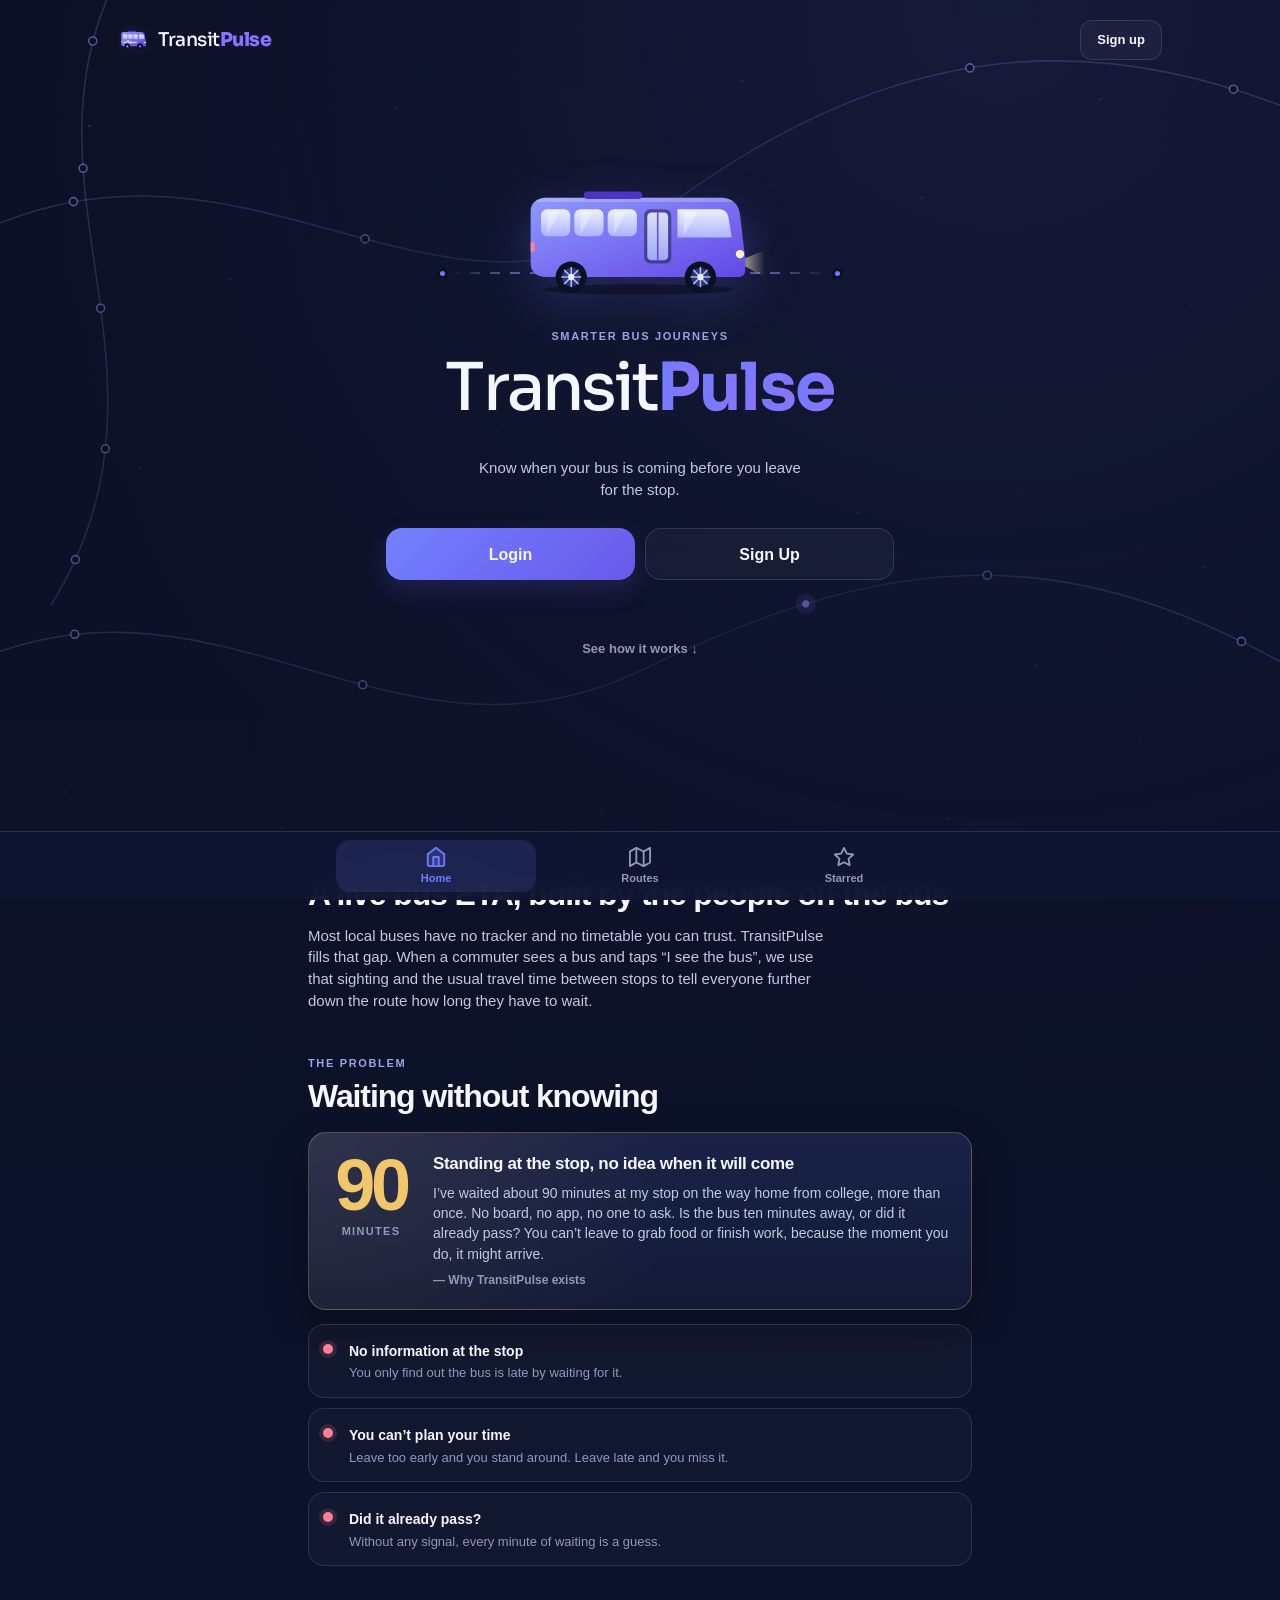
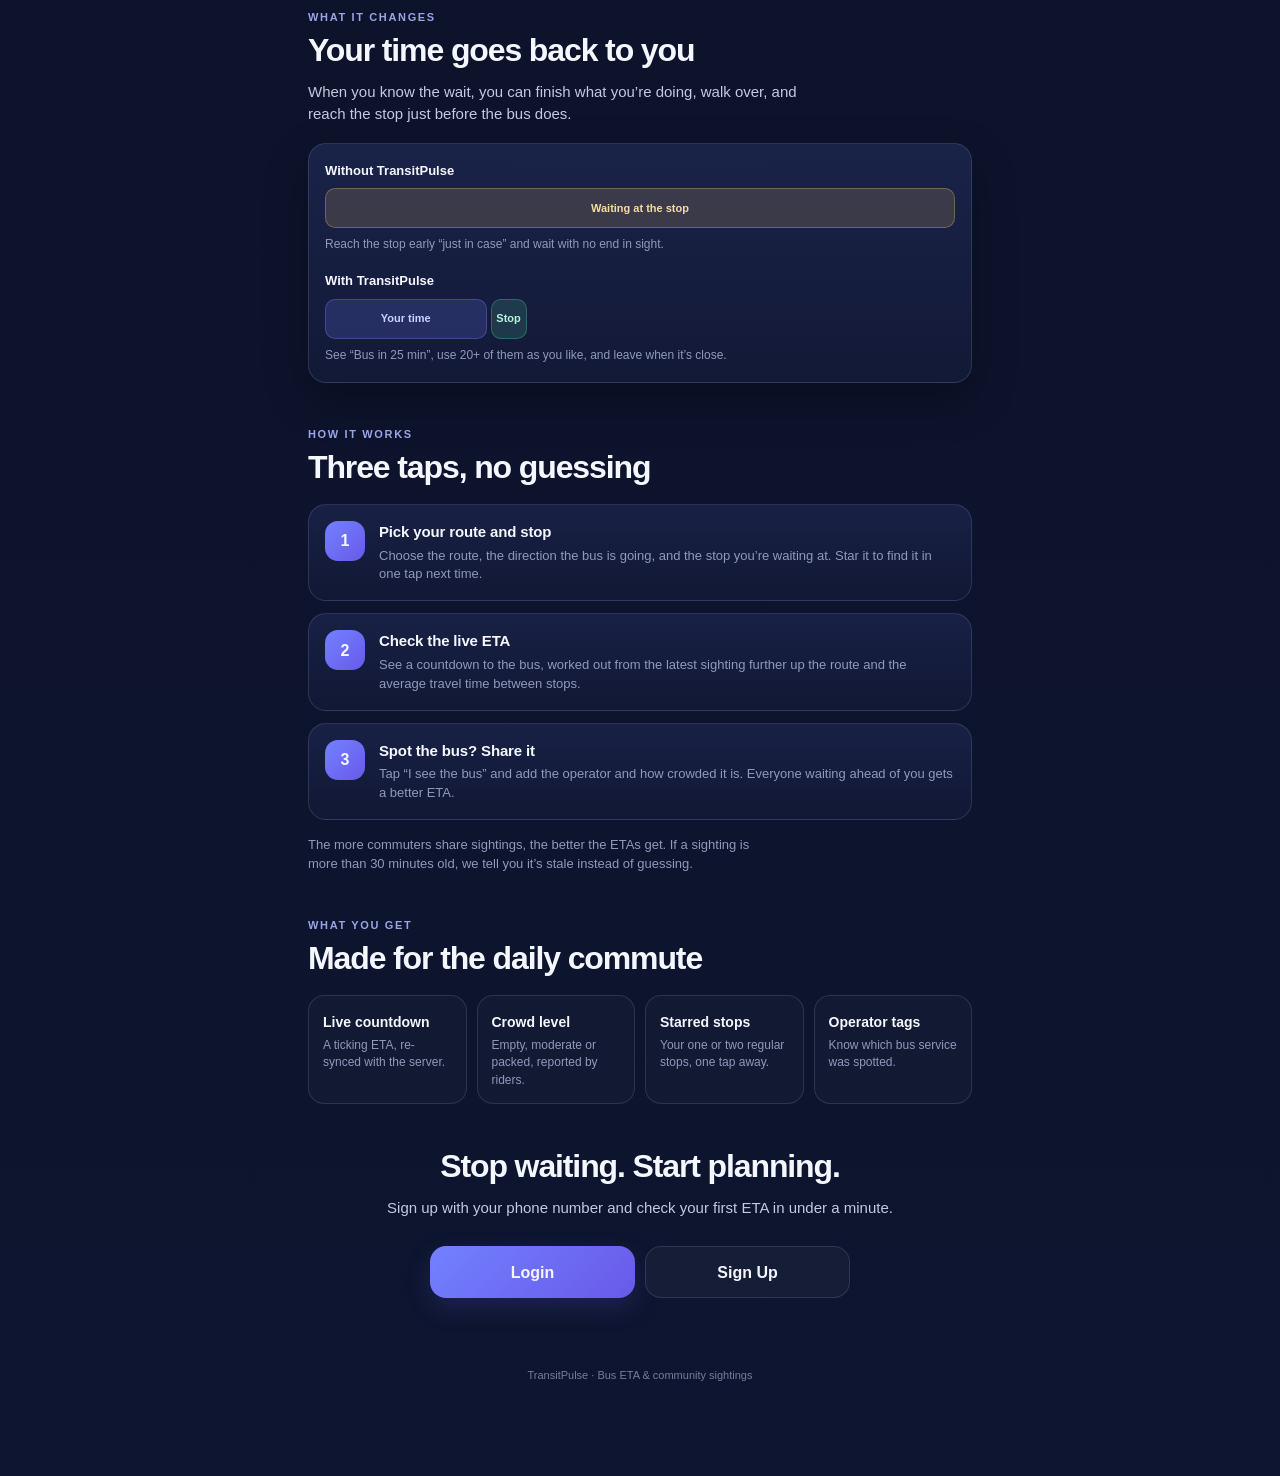
==== frontend/index.html @ 8e0e5b39 "Update full-stack application with SQLAlchemy 2.0, Neon PostgreSQL, and PWA frontend" ====
<!DOCTYPE html>
<html lang="en">
<head>
  <meta charset="UTF-8">
  <meta name="viewport" content="width=device-width, initial-scale=1.0, viewport-fit=cover">
  <meta name="theme-color" content="#10152f">
  <link rel="icon" type="image/svg+xml" href="favicon.svg">
  <title>TransitPulse — Your Bus, Your Time</title>
  <meta name="description" content="TransitPulse shows live bus ETAs powered by commuters sharing sightings, so you never wait at a stop in the dark again.">
  <link rel="preconnect" href="https://fonts.googleapis.com">
  <link rel="preconnect" href="https://fonts.gstatic.com" crossorigin>
  <link href="https://fonts.googleapis.com/css2?family=Sora:wght@300;400;700&display=swap" rel="stylesheet">
  <link rel="stylesheet" href="style.css">
  <link rel="stylesheet" href="hero-extras.css">
  <!-- PWA Manifest & Meta Tags -->
  <link rel="manifest" href="/manifest.webmanifest">
  <meta name="theme-color" content="#10152f">
  <meta name="apple-mobile-web-app-capable" content="yes">
  <meta name="apple-mobile-web-app-status-bar-style" content="black-translucent">

<!-- Register Service Worker -->
  <script>
  if ('serviceWorker' in navigator) {
    window.addEventListener('load', () => {
      navigator.serviceWorker.register('/sw.js')
        .then((reg) => console.log('Service Worker registered:', reg.scope))
        .catch((err) => console.log('Service Worker registration failed:', err));
    });
  }
  </script>
</head>
<body class="page page-landing page-home">
  <main class="mobile-shell home-shell">

    <!-- ============ Hero ============ -->
    <section class="landing-hero home-hero" aria-labelledby="brand-title">
      <div class="route-art" aria-hidden="true">
        <span class="route-node route-node-1"></span>
        <span class="route-node route-node-2"></span>
        <span class="route-node route-node-3"></span>
        <span class="route-line"></span>

        <svg class="bus-illustration" viewBox="0 0 240 120" role="img" aria-label="TransitPulse bus">
          <defs>
            <linearGradient id="busBody" x1="0" y1="0" x2="1" y2="1">
              <stop offset="0" stop-color="#8e9aff"/>
              <stop offset="1" stop-color="#6447e6"/>
            </linearGradient>
            <linearGradient id="busGlass" x1="0" y1="0" x2="0" y2="1">
              <stop offset="0" stop-color="#eef1ff"/>
              <stop offset="1" stop-color="#a9b4ff"/>
            </linearGradient>
            <linearGradient id="busBeam" x1="0" y1="0" x2="1" y2="0">
              <stop offset="0" stop-color="#fff2b8" stop-opacity="0.55"/>
              <stop offset="1" stop-color="#fff2b8" stop-opacity="0"/>
            </linearGradient>
          </defs>

          <ellipse class="bus-shadow" cx="118" cy="108" rx="92" ry="5" fill="#000" opacity="0.35"/>

          <g class="bus-bob">
            <!-- headlight beam -->
            <path class="bus-beam" d="M221 78 L240 70 V96 L221 86 Z" fill="url(#busBeam)"/>

            <!-- body: boxy city-bus profile -->
            <path d="M30 20 H198 C208 20 215 26 216 36 L220 70 C221 74 221 76 221 80 V90 C221 94 218 96 214 96 H30 C21 96 15 91 15 83 V33 C15 25 21 20 30 20 Z"
                  fill="url(#busBody)"/>
            <!-- roof highlight + roof unit -->
            <path d="M30 20 H198 C203 20 207 21 210 24 H20 C22 21 26 20 30 20 Z" fill="#fff" opacity="0.22"/>
            <rect x="66" y="14" width="56" height="7" rx="3.5" fill="#4a35c9"/>

            <!-- side windows -->
            <rect x="25"  y="31" width="28" height="26" rx="6" fill="url(#busGlass)"/>
            <rect x="57"  y="31" width="28" height="26" rx="6" fill="url(#busGlass)"/>
            <rect x="89"  y="31" width="28" height="26" rx="6" fill="url(#busGlass)"/>
            <!-- door -->
            <rect x="124" y="31" width="26" height="52" rx="6" fill="#1a2250" opacity="0.55"/>
            <rect x="127" y="34" width="20" height="46" rx="4" fill="url(#busGlass)" opacity="0.9"/>
            <line x1="137" y1="34" x2="137" y2="80" stroke="#6447e6" stroke-width="1.5"/>
            <!-- big windshield -->
            <path d="M156 31 H196 C201 31 204 34 205 39 L208 58 H156 Z" fill="url(#busGlass)"/>
            <!-- glass shine -->
            <path d="M31 33 L43 33 L31 55 Z M63 33 L75 33 L63 55 Z M95 33 L107 33 L95 55 Z M162 33 L176 33 L162 56 Z" fill="#fff" opacity="0.35"/>

            <!-- pulse line on the flank: the brand -->
            <path class="bus-pulse" pathLength="1"
                  d="M24 72 H50 L56 72 L61 62 L67 83 L73 67 L77 72 H120"
                  fill="none" stroke="#fff" stroke-width="2.6" stroke-linecap="round" stroke-linejoin="round"/>

            <!-- lights -->
            <rect x="15" y="62" width="4" height="10" rx="2" fill="#ff7f96"/>
            <circle class="bus-headlight" cx="216" cy="74" r="4" fill="#fff2b8"/>
          </g>

          <!-- wheels -->
          <g class="wheel" transform="translate(54 96)">
            <circle r="15" fill="#0b1024"/>
            <g class="wheel-spin">
              <circle r="9" fill="#2a3470"/>
              <path d="M0 -9 V9 M-9 0 H9 M-6.4 -6.4 L6.4 6.4 M6.4 -6.4 L-6.4 6.4" stroke="#aab3ff" stroke-width="1.6" stroke-linecap="round"/>
            </g>
            <circle r="3" fill="#eef1ff"/>
          </g>
          <g class="wheel" transform="translate(178 96)">
            <circle r="15" fill="#0b1024"/>
            <g class="wheel-spin">
              <circle r="9" fill="#2a3470"/>
              <path d="M0 -9 V9 M-9 0 H9 M-6.4 -6.4 L6.4 6.4 M6.4 -6.4 L-6.4 6.4" stroke="#aab3ff" stroke-width="1.6" stroke-linecap="round"/>
            </g>
            <circle r="3" fill="#eef1ff"/>
          </g>
        </svg>
      </div>

      <p class="eyebrow">SMARTER BUS JOURNEYS</p>
      <h1 id="brand-title" class="brand-title" aria-label="TransitPulse"><span class="ch ch-t" style="--i:0" aria-hidden="true">T</span><span class="ch ch-t" style="--i:1" aria-hidden="true">r</span><span class="ch ch-t" style="--i:2" aria-hidden="true">a</span><span class="ch ch-t" style="--i:3" aria-hidden="true">n</span><span class="ch ch-t" style="--i:4" aria-hidden="true">s</span><span class="ch ch-t" style="--i:5" aria-hidden="true">i</span><span class="ch ch-t" style="--i:6" aria-hidden="true">t</span><span class="ch ch-p" style="--i:7" aria-hidden="true">P</span><span class="ch ch-p" style="--i:8" aria-hidden="true">u</span><span class="ch ch-p" style="--i:9" aria-hidden="true">l</span><span class="ch ch-p" style="--i:10" aria-hidden="true">s</span><span class="ch ch-p" style="--i:11" aria-hidden="true">e</span></h1>
      <svg class="brand-pulse-line" viewBox="0 0 240 24" aria-hidden="true">
        <path pathLength="1" d="M0 12 H84 L94 12 L102 3 L112 21 L120 8 L126 12 H240"/>
      </svg>
      <p class="brand-copy">Know when your bus is coming before you leave for the stop.</p>

      <div class="landing-actions" aria-label="Account actions">
        <button class="action-button action-button-primary js-primary-cta" type="button">Login</button>
        <a class="action-button action-button-secondary js-secondary-cta" href="register.html">Sign Up</a>
      </div>
      <div class="landing-message" role="status" aria-live="polite"></div>

      <a class="scroll-hint" href="#what-is">See how it works ↓</a>
    </section>

    <!-- ============ What is TransitPulse ============ -->
    <section class="home-section" id="what-is">
      <p class="eyebrow">WHAT IS TRANSITPULSE?</p>
      <h2>A live bus ETA, built by the people on the bus</h2>
      <p class="home-lead">
        Most local buses have no tracker and no timetable you can trust. TransitPulse fills that gap.
        When a commuter sees a bus and taps “I see the bus”, we use that sighting and the usual travel
        time between stops to tell everyone further down the route how long they have to wait.
      </p>
    </section>

    <!-- ============ The problem (story card) ============ -->
    <section class="home-section" aria-labelledby="problem-title">
      <p class="eyebrow">THE PROBLEM</p>
      <h2 id="problem-title">Waiting without knowing</h2>

      <article class="story-card">
        <div class="story-stat">
          <span class="story-number">90</span>
          <span class="story-unit">minutes</span>
        </div>
        <div class="story-body">
          <h3>Standing at the stop, no idea when it will come</h3>
          <p>
            I’ve waited about 90 minutes at my stop on the way home from college, more than once.
            No board, no app, no one to ask. Is the bus ten minutes away, or did it already pass?
            You can’t leave to grab food or finish work, because the moment you do, it might arrive.
          </p>
          <p class="story-tag">— Why TransitPulse exists</p>
        </div>
      </article>

      <ul class="pain-list">
        <li>
          <span class="pain-dot" aria-hidden="true"></span>
          <div><strong>No information at the stop</strong><p>You only find out the bus is late by waiting for it.</p></div>
        </li>
        <li>
          <span class="pain-dot" aria-hidden="true"></span>
          <div><strong>You can’t plan your time</strong><p>Leave too early and you stand around. Leave late and you miss it.</p></div>
        </li>
        <li>
          <span class="pain-dot" aria-hidden="true"></span>
          <div><strong>Did it already pass?</strong><p>Without any signal, every minute of waiting is a guess.</p></div>
        </li>
      </ul>
    </section>

    <!-- ============ What it changes (before / after) ============ -->
    <section class="home-section" aria-labelledby="solve-title">
      <p class="eyebrow">WHAT IT CHANGES</p>
      <h2 id="solve-title">Your time goes back to you</h2>
      <p class="home-lead">
        When you know the wait, you can finish what you’re doing, walk over, and reach the stop just
        before the bus does.
      </p>

      <div class="compare-card" role="group" aria-label="Example comparison of waiting with and without TransitPulse">
        <div class="compare-row">
          <p class="compare-label">Without TransitPulse</p>
          <div class="compare-bar">
            <span class="seg seg-wait" style="flex: 1">Waiting at the stop</span>
          </div>
          <p class="compare-note">Reach the stop early “just in case” and wait with no end in sight.</p>
        </div>

        <div class="compare-row">
          <p class="compare-label">With TransitPulse</p>
          <div class="compare-bar compare-bar-short">
            <span class="seg seg-free" style="flex: 22">Your time</span>
            <span class="seg seg-stop" style="flex: 4">Stop</span>
          </div>
          <p class="compare-note">See “Bus in 25 min”, use 20+ of them as you like, and leave when it’s close.</p>
        <!-- </div>
        <p class="compare-foot">Illustrative example, not real data.</p>
      </div> -->
    </section>

    <!-- ============ How it works ============ -->
    <section class="home-section" aria-labelledby="how-title">
      <p class="eyebrow">HOW IT WORKS</p>
      <h2 id="how-title">Three taps, no guessing</h2>

      <ol class="steps">
        <li class="step">
          <span class="step-num">1</span>
          <div>
            <h3>Pick your route and stop</h3>
            <p>Choose the route, the direction the bus is going, and the stop you’re waiting at. Star it to find it in one tap next time.</p>
          </div>
        </li>
        <li class="step">
          <span class="step-num">2</span>
          <div>
            <h3>Check the live ETA</h3>
            <p>See a countdown to the bus, worked out from the latest sighting further up the route and the average travel time between stops.</p>
          </div>
        </li>
        <li class="step">
          <span class="step-num">3</span>
          <div>
            <h3>Spot the bus? Share it</h3>
            <p>Tap “I see the bus” and add the operator and how crowded it is. Everyone waiting ahead of you gets a better ETA.</p>
          </div>
        </li>
      </ol>

      <p class="home-note">
        The more commuters share sightings, the better the ETAs get. If a sighting is more than 30 minutes old, we tell you it’s stale instead of guessing.
      </p>
    </section>

    <!-- ============ Features ============ -->
    <section class="home-section" aria-labelledby="feat-title">
      <p class="eyebrow">WHAT YOU GET</p>
      <h2 id="feat-title">Made for the daily commute</h2>
      <div class="feature-grid">
        <div class="feature"><strong>Live countdown</strong><p>A ticking ETA, re-synced with the server.</p></div>
        <div class="feature"><strong>Crowd level</strong><p>Empty, moderate or packed, reported by riders.</p></div>
        <div class="feature"><strong>Starred stops</strong><p>Your one or two regular stops, one tap away.</p></div>
        <div class="feature"><strong>Operator tags</strong><p>Know which bus service was spotted.</p></div>
      </div>
    </section>

    <!-- ============ Final CTA ============ -->
    <section class="home-section home-cta" aria-labelledby="cta-title">
      <h2 id="cta-title">Stop waiting. Start planning.</h2>
      <p class="home-lead">Sign up with your phone number and check your first ETA in under a minute.</p>
      <div class="landing-actions" aria-label="Get started">
        <button class="action-button action-button-primary js-primary-cta" type="button">Login</button>
        <a class="action-button action-button-secondary js-secondary-cta" href="register.html">Sign Up</a>
      </div>
      <div class="landing-message" role="status" aria-live="polite"></div>
    </section>

    <footer class="landing-footer">
      TransitPulse &middot; Bus ETA &amp; community sightings
    </footer>
  </main>

  <script src="storage.js"></script>
  <script src="index.js"></script>
  <script src="nav.js"></script>
  <script src="hero-extras.js"></script>
</body>
</html>
---- frontend/style.css ----
:root {
  --bg: #0b1024;
  --bg-soft: #101733;
  --surface: #151d3e;
  --surface-2: #1b254c;
  --surface-3: #111831;
  --border: rgba(198, 208, 255, 0.14);
  --border-strong: rgba(130, 153, 255, 0.4);
  --text: #f5f7ff;
  --text-soft: #c3c9e1;
  --text-muted: #9099bb;
  --primary: #6e7dff;
  --primary-strong: #7d63ff;
  --primary-soft: rgba(110, 125, 255, 0.15);
  --success: #51d6a1;
  --warning: #f2c66b;
  --danger: #ff7f96;
  --shadow: 0 18px 44px rgba(0, 0, 0, 0.28);
  --radius-lg: 24px;
  --radius-md: 18px;
  --radius-sm: 14px;
}

* {
  box-sizing: border-box;
  margin: 0;
  padding: 0;
}

html {
  color-scheme: dark;
  background: var(--bg);
}

body {
  min-height: 100vh;
  font-family: Inter, ui-sans-serif, -apple-system, BlinkMacSystemFont, "Segoe UI", Arial, sans-serif;
  color: var(--text);
  background:
    radial-gradient(circle at 78% 0%, rgba(88, 82, 180, 0.14), transparent 32%),
    linear-gradient(180deg, #0b1024 0%, #0e1530 100%);
  line-height: 1.45;
}

/* Subtle decorative grain/particles for the dark transit-night background. */
.page::before {
  content: "";
  position: fixed;
  inset: 0;
  z-index: 0;
  pointer-events: none;
  opacity: 0.36;
  background-image:
    radial-gradient(circle at 7% 14%, rgba(207, 214, 255, 0.42) 0 1px, transparent 1.6px),
    radial-gradient(circle at 18% 31%, rgba(150, 160, 255, 0.28) 0 1px, transparent 1.7px),
    radial-gradient(circle at 31% 12%, rgba(218, 220, 255, 0.24) 0 1px, transparent 1.6px),
    radial-gradient(circle at 44% 27%, rgba(130, 144, 236, 0.28) 0 1px, transparent 1.7px),
    radial-gradient(circle at 58% 9%, rgba(214, 220, 255, 0.24) 0 1px, transparent 1.6px),
    radial-gradient(circle at 72% 22%, rgba(151, 161, 255, 0.30) 0 1px, transparent 1.7px),
    radial-gradient(circle at 86% 11%, rgba(219, 224, 255, 0.26) 0 1px, transparent 1.6px),
    radial-gradient(circle at 93% 34%, rgba(139, 151, 242, 0.26) 0 1px, transparent 1.7px),
    radial-gradient(circle at 11% 52%, rgba(198, 205, 255, 0.24) 0 1px, transparent 1.6px),
    radial-gradient(circle at 25% 67%, rgba(137, 150, 240, 0.23) 0 1px, transparent 1.7px),
    radial-gradient(circle at 39% 48%, rgba(209, 214, 255, 0.22) 0 1px, transparent 1.6px),
    radial-gradient(circle at 52% 72%, rgba(149, 159, 250, 0.24) 0 1px, transparent 1.7px),
    radial-gradient(circle at 67% 57%, rgba(212, 218, 255, 0.20) 0 1px, transparent 1.6px),
    radial-gradient(circle at 81% 74%, rgba(142, 153, 239, 0.25) 0 1px, transparent 1.7px),
    radial-gradient(circle at 94% 63%, rgba(211, 217, 255, 0.22) 0 1px, transparent 1.6px),
    radial-gradient(circle at 5% 88%, rgba(139, 150, 242, 0.22) 0 1px, transparent 1.7px),
    radial-gradient(circle at 22% 92%, rgba(218, 221, 255, 0.20) 0 1px, transparent 1.6px),
    radial-gradient(circle at 47% 90%, rgba(145, 157, 245, 0.22) 0 1px, transparent 1.7px),
    radial-gradient(circle at 74% 91%, rgba(210, 216, 255, 0.20) 0 1px, transparent 1.6px),
    radial-gradient(circle at 89% 82%, rgba(151, 162, 251, 0.24) 0 1px, transparent 1.7px);
}

.page > * {
  position: relative;
  z-index: 1;
}

button,
a,
input {
  font: inherit;
}

button,
a {
  -webkit-tap-highlight-color: transparent;
}

button {
  color: inherit;
}

a {
  color: inherit;
}

:focus-visible {
  outline: 3px solid rgba(126, 147, 255, 0.65);
  outline-offset: 3px;
}

.is-hidden {
  display: none !important;
}

.page {
  min-height: 100vh;
}

.mobile-shell,
.landing-shell {
  width: min(100%, 760px);
  margin: 0 auto;
  padding: 18px 16px 36px;
}

.mobile-shell {
  max-width: 720px;
}

/* ---------------- Landing ---------------- */

.landing-shell {
  min-height: 100vh;
  display: flex;
  flex-direction: column;
  justify-content: center;
  padding-top: 24px;
  padding-bottom: 24px;
}

.landing-hero {
  width: 100%;
  max-width: 520px;
  margin: 0 auto;
  padding: 18px 6px;
  text-align: center;
}

.route-art {
  position: relative;
  height: 124px;
  margin-bottom: 18px;
  display: flex;
  align-items: center;
  justify-content: center;
}

.route-line {
  position: absolute;
  width: min(82%, 380px);
  height: 2px;
  border-top: 2px dashed rgba(152, 162, 255, 0.33);
  top: 58%;
  left: 50%;
  transform: translate(-50%, -50%);
}

.route-node {
  position: absolute;
  width: 11px;
  height: 11px;
  border: 3px solid var(--bg);
  border-radius: 50%;
  background: var(--primary);
  top: calc(58% - 5px);
  z-index: 1;
}

.route-node-1 { left: 10%; }
.route-node-2 { left: 50%; transform: translateX(-50%); background: var(--primary-strong); }
.route-node-3 { right: 10%; }

.bus-illustration {
  position: relative;
  z-index: 2;
  width: 150px;
  fill: var(--primary);
  stroke: var(--text);
  stroke-width: 2;
  filter: drop-shadow(0 10px 20px rgba(65, 71, 166, 0.3));
}

.bus-illustration .bus-line,
.bus-illustration .bus-front {
  fill: none;
  stroke: currentColor;
}

.eyebrow {
  color: #9aa5e8;
  font-size: 11px;
  letter-spacing: 0.15em;
  font-weight: 800;
}

.brand-title {
  margin-top: 7px;
  font-size: clamp(42px, 12vw, 68px);
  line-height: 0.98;
  letter-spacing: -0.055em;
  font-weight: 850;
}

.brand-title span,
.brand-mini span {
  color: #8473ff;
}

.brand-copy {
  max-width: 340px;
  margin: 14px auto 0;
  color: var(--text-soft);
  font-size: 15px;
}

.landing-actions {
  display: grid;
  grid-template-columns: 1fr 1fr;
  gap: 10px;
  margin-top: 28px;
}

.action-button,
.wide-button,
.ghost-button,
.direction-button,
.text-button {
  border: 0;
  text-decoration: none;
  cursor: pointer;
  transition: transform 160ms ease, background-color 160ms ease, border-color 160ms ease, opacity 160ms ease;
}

.action-button {
  min-height: 52px;
  display: grid;
  place-items: center;
  padding: 0 18px;
  border-radius: 16px;
  font-weight: 800;
}

.action-button:active,
.wide-button:active,
.direction-button:active,
.route-card:active,
.stop-select-button:active {
  transform: translateY(1px);
}

.action-button-primary,
.wide-button-primary {
  background: linear-gradient(135deg, #7281ff 0%, #6959e9 100%);
  box-shadow: 0 10px 24px rgba(90, 81, 201, 0.22);
}

.action-button-secondary,
.wide-button-secondary {
  background: rgba(255, 255, 255, 0.035);
  border: 1px solid var(--border);
  color: var(--text);
}

.landing-message {
  min-height: 22px;
  margin-top: 12px;
  color: var(--warning);
  font-size: 13px;
  opacity: 0;
}

.landing-message.is-visible {
  opacity: 1;
}

.landing-quote {
  margin-top: 24px;
  color: var(--text-muted);
  font-size: 13px;
}

.landing-footer {
  margin-top: 28px;
  text-align: center;
  color: #747d9f;
  font-size: 11px;
}

/* ---------------- Shared ---------------- */

.back-link {
  display: inline-flex;
  align-items: center;
  min-height: 40px;
  color: #a8b0d6;
  text-decoration: none;
  font-size: 13px;
  font-weight: 700;
}

.back-link:hover {
  color: var(--text);
}

.top-bar {
  display: flex;
  align-items: center;
  justify-content: space-between;
  gap: 12px;
  margin-bottom: 28px;
}

.brand-mini {
  font-size: 18px;
  font-weight: 850;
  letter-spacing: -0.03em;
}

.ghost-button {
  min-height: 40px;
  padding: 0 12px;
  border-radius: 12px;
  background: transparent;
  border: 1px solid var(--border);
  color: var(--text-soft);
  font-size: 12px;
  font-weight: 700;
}

.welcome-block {
  margin-bottom: 26px;
}

.welcome-block h1,
.route-header h1,
.form-hero h1 {
  margin-top: 5px;
  font-size: clamp(28px, 7vw, 40px);
  line-height: 1.08;
  letter-spacing: -0.04em;
}

.welcome-block p:last-child,
.route-header p:last-child,
.form-hero p:last-child {
  margin-top: 9px;
  color: var(--text-muted);
  font-size: 14px;
}

.surface-card,
.state-card,
.returning-card {
  background: linear-gradient(180deg, rgba(26, 35, 73, 0.98), rgba(19, 26, 55, 0.98));
  border: 1px solid var(--border);
  border-radius: var(--radius-md);
  box-shadow: var(--shadow);
}

.surface-card {
  padding: 16px;
}

.section-label {
  color: var(--text-soft);
  font-size: 13px;
  font-weight: 800;
}

.section-subtitle {
  margin-top: 3px;
  color: var(--text-muted);
  font-size: 12px;
}

.route-heading-row,
.route-section-head {
  margin-bottom: 12px;
}

.route-heading-row h2,
.route-section-head h2 {
  font-size: 18px;
  letter-spacing: -0.02em;
}

.message-box {
  margin-top: 12px;
  padding: 12px 14px;
  border-radius: 14px;
  font-size: 13px;
  border: 1px solid var(--border);
}

.message-error {
  background: rgba(255, 98, 129, 0.09);
  color: #ffc0cb;
  border-color: rgba(255, 127, 150, 0.23);
}

.message-success {
  background: rgba(81, 214, 161, 0.09);
  color: #b8f4dd;
  border-color: rgba(81, 214, 161, 0.23);
}

.message-warning {
  background: rgba(242, 198, 107, 0.09);
  color: #f7dfaa;
  border-color: rgba(242, 198, 107, 0.23);
}

.message-info {
  background: rgba(110, 125, 255, 0.09);
  color: #cbd1ff;
  border-color: rgba(110, 125, 255, 0.23);
}

.wide-button {
  width: 100%;
  min-height: 48px;
  padding: 0 15px;
  border-radius: 14px;
  font-size: 13px;
  font-weight: 800;
}

.wide-button:disabled {
  opacity: 0.62;
  cursor: not-allowed;
}

.wide-button-secondary:hover,
.ghost-button:hover {
  background: rgba(255, 255, 255, 0.055);
}

.wide-button.is-success {
  background: rgba(81, 214, 161, 0.15);
  border: 1px solid rgba(81, 214, 161, 0.25);
  color: #b9f7df;
}

.wide-button.is-warning {
  background: rgba(242, 198, 107, 0.13);
  border: 1px solid rgba(242, 198, 107, 0.25);
  color: #f5dc9f;
}

.state-card {
  display: flex;
  align-items: center;
  gap: 12px;
  padding: 14px;
  margin-top: 10px;
}

.state-card strong {
  display: block;
  font-size: 13px;
}

.state-card p {
  margin-top: 2px;
  color: var(--text-muted);
  font-size: 12px;
}

.loading-dot {
  width: 13px;
  height: 13px;
  flex: 0 0 auto;
  border-radius: 50%;
  background: var(--primary);
  box-shadow: 0 0 0 7px rgba(110, 125, 255, 0.1);
  animation: pulse 1.3s ease-in-out infinite;
}

.state-icon {
  display: grid;
  place-items: center;
  width: 36px;
  height: 36px;
  flex: 0 0 auto;
  border-radius: 12px;
  background: rgba(255, 255, 255, 0.04);
  color: var(--text-soft);
  font-size: 18px;
}

/* ---------------- Form ---------------- */

.page-form .mobile-shell {
  padding-top: 12px;
}

.form-hero {
  padding: 10px 2px 22px;
}

.mini-icon {
  width: 48px;
  height: 48px;
  display: grid;
  place-items: center;
  margin-bottom: 14px;
  border-radius: 16px;
  background: var(--primary-soft);
  border: 1px solid rgba(110, 125, 255, 0.22);
  font-size: 21px;
}

.form-group + .form-group {
  margin-top: 18px;
}

.form-group label {
  display: block;
  margin-bottom: 8px;
  font-size: 13px;
  font-weight: 800;
}

.muted-label {
  color: var(--text-muted);
  font-weight: 600;
}

.form-group input {
  width: 100%;
  min-height: 52px;
  padding: 0 14px;
  border-radius: 14px;
  border: 1px solid var(--border);
  background: rgba(7, 10, 27, 0.35);
  color: var(--text);
}

.form-group input::placeholder {
  color: #697292;
}

.form-group input:focus {
  border-color: var(--border-strong);
  background: rgba(7, 10, 27, 0.46);
  outline: none;
}

.field-hint {
  margin-top: 7px;
  color: var(--text-muted);
  font-size: 11px;
}

#register-btn {
  margin-top: 22px;
}

.button-spinner {
  display: none;
  width: 15px;
  height: 15px;
  margin: 0 auto;
  border: 2px solid rgba(255, 255, 255, 0.3);
  border-top-color: white;
  border-radius: 50%;
}

#register-btn.is-busy .button-label {
  display: inline-block;
}

#register-btn.is-busy .button-spinner {
  display: inline-block;
  margin-left: 8px;
  vertical-align: -2px;
  animation: spin 0.9s linear infinite;
}

.returning-card {
  display: flex;
  justify-content: space-between;
  align-items: center;
  gap: 12px;
  padding: 14px 16px;
  margin-top: 14px;
  box-shadow: none;
}

.returning-title {
  font-size: 12px;
  font-weight: 800;
}

.returning-copy {
  margin-top: 3px;
  color: var(--text-muted);
  font-size: 11px;
}

.text-button {
  white-space: nowrap;
  color: #b8c0ff;
  font-size: 12px;
  font-weight: 800;
}

/* ---------------- Routes ---------------- */

.routes-list {
  display: grid;
  gap: 10px;
}

.route-card {
  min-height: 84px;
  display: grid;
  grid-template-columns: 44px 1fr 24px;
  align-items: center;
  gap: 12px;
  padding: 14px;
  border-radius: 18px;
  border: 1px solid var(--border);
  background: linear-gradient(180deg, rgba(25, 34, 71, 0.96), rgba(18, 25, 54, 0.96));
  text-decoration: none;
  box-shadow: 0 10px 22px rgba(0, 0, 0, 0.16);
}

.route-card:hover {
  border-color: rgba(130, 153, 255, 0.32);
  transform: translateY(-1px);
}

.route-card-icon {
  width: 44px;
  height: 44px;
  display: grid;
  place-items: center;
  border-radius: 14px;
  background: rgba(110, 125, 255, 0.12);
  border: 1px solid rgba(110, 125, 255, 0.18);
  color: #b8c0ff;
  font-size: 18px;
  font-weight: 900;
}

.route-card-content h3 {
  font-size: 15px;
  font-weight: 850;
}

.route-card-content p {
  margin-top: 4px;
  color: var(--text-muted);
  font-size: 12px;
  white-space: nowrap;
  overflow: hidden;
  text-overflow: ellipsis;
}

.route-card-arrow {
  color: #a6b0ff;
  font-size: 22px;
  text-align: center;
}

/* ---------------- Stops ---------------- */

.route-header {
  display: flex;
  align-items: flex-start;
  justify-content: space-between;
  gap: 14px;
  margin-top: 8px;
  margin-bottom: 18px;
}

.route-badge {
  width: 48px;
  height: 48px;
  display: grid;
  place-items: center;
  flex: 0 0 auto;
  border-radius: 15px;
  background: rgba(110, 125, 255, 0.12);
  border: 1px solid rgba(110, 125, 255, 0.22);
  font-size: 20px;
}

.direction-card {
  margin-bottom: 20px;
}

.direction-row {
  display: grid;
  grid-template-columns: 1fr 1fr;
  gap: 8px;
  margin-top: 12px;
}

.direction-button {
  min-height: 48px;
  padding: 0 12px;
  border-radius: 14px;
  background: rgba(255, 255, 255, 0.035);
  border: 1px solid var(--border);
  color: var(--text-soft);
  font-size: 13px;
  font-weight: 850;
}

.direction-button.is-active {
  background: linear-gradient(135deg, #6e7dff 0%, #6959e9 100%);
  border-color: transparent;
  color: white;
}

.stops-list {
  display: grid;
  gap: 10px;
}

.stop-card {
  border: 1px solid var(--border);
  border-radius: 18px;
  background: linear-gradient(180deg, rgba(23, 31, 65, 0.98), rgba(17, 24, 51, 0.98));
  overflow: hidden;
}

.stop-card.is-selected {
  border-color: rgba(120, 138, 255, 0.62);
  box-shadow: 0 12px 24px rgba(58, 64, 158, 0.18);
}

.stop-select-button {
  width: 100%;
  min-height: 76px;
  display: grid;
  grid-template-columns: 14px 1fr 24px;
  align-items: center;
  gap: 12px;
  padding: 12px 14px;
  border: 0;
  background: transparent;
  text-align: left;
  cursor: pointer;
}

.stop-indicator {
  width: 12px;
  height: 12px;
  border-radius: 50%;
  border: 3px solid #6670b5;
  background: transparent;
}

.stop-card.is-selected .stop-indicator {
  border-color: #9da8ff;
  background: #7281ff;
  box-shadow: 0 0 0 4px rgba(114, 129, 255, 0.14);
}

.stop-text strong {
  display: block;
  font-size: 14px;
  font-weight: 850;
}

.stop-text small {
  display: block;
  margin-top: 3px;
  color: var(--text-muted);
  font-size: 11px;
}

.stop-chevron {
  color: #7d87ad;
  font-size: 22px;
  text-align: center;
}

.stop-details {
  padding: 0 14px 14px;
  border-top: 1px solid rgba(255, 255, 255, 0.07);
}

.eta-panel {
  display: flex;
  justify-content: space-between;
  align-items: end;
  gap: 16px;
  padding-top: 13px;
}

.eta-label {
  color: var(--text-muted);
  font-size: 11px;
  font-weight: 800;
  letter-spacing: 0.09em;
  text-transform: uppercase;
}

.eta-value {
  font-size: clamp(30px, 8vw, 40px);
  line-height: 0.98;
  letter-spacing: -0.05em;
  font-weight: 900;
  text-align: right;
}

.eta-meta {
  min-height: 20px;
  margin-top: 8px;
  color: var(--text-muted);
  font-size: 11px;
}

.eta-meta-success { color: #a5efd2; }
.eta-meta-warning { color: #f2d79b; }
.eta-meta-error { color: #ffb5c2; }

.stop-actions {
  display: grid;
  grid-template-columns: 1fr 1fr;
  gap: 8px;
  margin-top: 12px;
}

.stop-actions .wide-button {
  min-height: 46px;
}

/* ---------------- Animations ---------------- */

@keyframes pulse {
  0%, 100% { transform: scale(0.92); opacity: 0.7; }
  50% { transform: scale(1); opacity: 1; }
}

@keyframes spin {
  to { transform: rotate(360deg); }
}

@media (min-width: 760px) {
  .landing-shell,
  .mobile-shell {
    padding-left: 28px;
    padding-right: 28px;
  }
}

@media (max-width: 420px) {
  .mobile-shell,
  .landing-shell {
    padding-left: 13px;
    padding-right: 13px;
  }

  .stop-actions {
    grid-template-columns: 1fr;
  }

  .route-card {
    grid-template-columns: 40px 1fr 20px;
    gap: 10px;
  }

  .route-card-icon {
    width: 40px;
    height: 40px;
  }

  .returning-card {
    align-items: flex-start;
  }
}

@media (prefers-reduced-motion: reduce) {
  *,
  *::before,
  *::after {
    animation-duration: 0.01ms !important;
    animation-iteration-count: 1 !important;
    scroll-behavior: auto !important;
    transition-duration: 0.01ms !important;
  }
}

/* ================= Accent + icon system ================= */
:root {
  --accent: #6e7dff; /* the one accent colour; used for active states and the nav */
}

/* ---------------- Bottom nav ---------------- */
body.has-bottom-nav .mobile-shell {
  padding-bottom: calc(92px + env(safe-area-inset-bottom));
}

.bottom-nav {
  position: fixed;
  left: 0;
  right: 0;
  bottom: 0;
  z-index: 50;
  display: flex;
  justify-content: center;
  gap: 4px;
  padding: 8px 12px calc(8px + env(safe-area-inset-bottom));
  background: rgba(14, 21, 48, 0.94);
  border-top: 1px solid var(--border);
  backdrop-filter: blur(12px);
  -webkit-backdrop-filter: blur(12px);
}

.bottom-nav-item {
  flex: 1;
  max-width: 200px;
  min-height: 52px;
  display: flex;
  flex-direction: column;
  align-items: center;
  justify-content: center;
  gap: 3px;
  border-radius: 14px;
  color: var(--text-muted);
  text-decoration: none;
  font-size: 11px;
  font-weight: 800;
  transition: color 160ms ease, background-color 160ms ease;
}

.bottom-nav-item svg {
  width: 22px;
  height: 22px;
  fill: none;
  stroke: currentColor;
  stroke-width: 2;
  stroke-linecap: round;
  stroke-linejoin: round;
}

.bottom-nav-item.is-active {
  color: var(--accent);
  background: var(--primary-soft);
}

.bottom-nav-item.is-active svg { fill: rgba(110, 125, 255, 0.18); }

/* ---------------- Star button ---------------- */
.stop-card { position: relative; }

.stop-card .stop-select-button { padding-right: 58px; }

.star-button {
  position: absolute;
  top: 16px;
  right: 40px;
  width: 40px;
  height: 40px;
  display: grid;
  place-items: center;
  border: 0;
  border-radius: 12px;
  background: transparent;
  color: var(--text-muted);
  font-size: 22px;
  line-height: 1;
  cursor: pointer;
  transition: color 160ms ease, transform 160ms ease;
}

.star-button:hover { color: var(--warning); }
.star-button:active { transform: scale(0.9); }
.star-button.is-starred { color: var(--warning); }

/* ---------------- Starred lists ---------------- */
.starred-section { margin-bottom: 22px; }

.starred-list { display: grid; gap: 10px; }

.fav-card {
  position: relative;
  border: 1px solid var(--border);
  border-radius: 18px;
  background: linear-gradient(180deg, rgba(25, 34, 71, 0.96), rgba(18, 25, 54, 0.96));
}

.fav-card-link {
  display: block;
  padding: 14px 58px 14px 16px;
  min-height: 64px;
  text-decoration: none;
}

.fav-card-link strong { display: block; font-size: 14px; font-weight: 850; }
.fav-card-link small { display: block; margin-top: 3px; color: var(--text-muted); font-size: 11px; }
.fav-card .star-button { top: 12px; right: 8px; }

.link-button {
  display: grid;
  place-items: center;
  margin-top: 14px;
  text-decoration: none;
}

/* ---------------- Live countdown ---------------- */
.eta-value.is-ticking { font-variant-numeric: tabular-nums; }
.eta-value.is-arriving { color: var(--success); }

/* ================= Home page ================= */
.home-shell { padding-top: 8px; }

.home-hero {
  max-width: 520px;
  min-height: 78vh;
  display: flex;
  flex-direction: column;
  justify-content: center;
  padding-top: 24px;
  padding-bottom: 24px;
}

.scroll-hint {
  display: inline-block;
  margin-top: 26px;
  color: var(--text-muted);
  font-size: 13px;
  font-weight: 700;
  text-decoration: none;
}
.scroll-hint:hover { color: var(--text); }

.home-section { margin-top: 44px; }
.home-section h2 {
  margin-top: 6px;
  font-size: clamp(24px, 6vw, 32px);
  line-height: 1.15;
  letter-spacing: -0.035em;
}
.home-lead {
  margin-top: 12px;
  color: var(--text-soft);
  font-size: 15px;
  max-width: 62ch;
}
.home-note {
  margin-top: 16px;
  color: var(--text-muted);
  font-size: 13px;
  max-width: 62ch;
}

/* ---- Story card ---- */
.story-card {
  display: grid;
  grid-template-columns: auto 1fr;
  gap: 18px;
  margin-top: 18px;
  padding: 20px 18px;
  border-radius: var(--radius-md);
  border: 1px solid rgba(242, 198, 107, 0.28);
  background:
    radial-gradient(circle at 0% 0%, rgba(242, 198, 107, 0.10), transparent 55%),
    linear-gradient(180deg, rgba(26, 35, 73, 0.98), rgba(19, 26, 55, 0.98));
  box-shadow: var(--shadow);
}
.story-stat {
  display: flex;
  flex-direction: column;
  align-items: center;
  justify-content: flex-start;
  min-width: 88px;
}
.story-number {
  font-size: clamp(54px, 15vw, 72px);
  line-height: 0.9;
  font-weight: 900;
  letter-spacing: -0.06em;
  color: var(--warning);
  font-variant-numeric: tabular-nums;
}
.story-unit {
  margin-top: 6px;
  font-size: 11px;
  font-weight: 800;
  letter-spacing: 0.12em;
  text-transform: uppercase;
  color: var(--text-muted);
}
.story-body h3 { font-size: 17px; line-height: 1.25; letter-spacing: -0.02em; }
.story-body p { margin-top: 8px; color: var(--text-soft); font-size: 14px; }
.story-body .story-tag { color: var(--text-muted); font-size: 12px; font-weight: 700; }

/* ---- Pain list ---- */
.pain-list { list-style: none; display: grid; gap: 10px; margin-top: 14px; }
.pain-list li {
  display: grid;
  grid-template-columns: 14px 1fr;
  gap: 12px;
  padding: 14px;
  border: 1px solid var(--border);
  border-radius: 16px;
  background: rgba(255, 255, 255, 0.025);
}
.pain-dot {
  width: 10px; height: 10px; margin-top: 5px;
  border-radius: 50%;
  background: var(--danger);
  box-shadow: 0 0 0 4px rgba(255, 127, 150, 0.14);
}
.pain-list strong { font-size: 14px; }
.pain-list p { margin-top: 2px; color: var(--text-muted); font-size: 13px; }

/* ---- Compare card ---- */
.compare-card {
  display: grid;
  gap: 18px;
  margin-top: 18px;
  padding: 18px 16px;
  border-radius: var(--radius-md);
  border: 1px solid var(--border);
  background: linear-gradient(180deg, rgba(26, 35, 73, 0.98), rgba(19, 26, 55, 0.98));
  box-shadow: var(--shadow);
}
.compare-label { font-size: 13px; font-weight: 800; }
.compare-bar {
  display: flex;
  gap: 4px;
  margin-top: 8px;
  min-height: 40px;
}
.compare-bar-short { width: 32%; min-width: 150px; }
.seg {
  display: grid;
  place-items: center;
  padding: 0 8px;
  border-radius: 10px;
  font-size: 11px;
  font-weight: 800;
  white-space: nowrap;
  overflow: hidden;
}
.seg-wait { background: rgba(242, 198, 107, 0.16); border: 1px solid rgba(242, 198, 107, 0.3); color: #f5dc9f; }
.seg-free { background: rgba(110, 125, 255, 0.2); border: 1px solid rgba(110, 125, 255, 0.35); color: #cbd1ff; }
.seg-stop { background: rgba(81, 214, 161, 0.16); border: 1px solid rgba(81, 214, 161, 0.3); color: #b8f4dd; padding: 0 4px; }
.compare-note { margin-top: 8px; color: var(--text-muted); font-size: 12px; }
.compare-foot { color: var(--text-muted); font-size: 11px; font-style: italic; }

/* ---- Steps ---- */
.steps { list-style: none; display: grid; gap: 12px; margin-top: 18px; }
.step {
  display: grid;
  grid-template-columns: 40px 1fr;
  gap: 14px;
  padding: 16px;
  border: 1px solid var(--border);
  border-radius: 18px;
  background: linear-gradient(180deg, rgba(25, 34, 71, 0.96), rgba(18, 25, 54, 0.96));
}
.step-num {
  width: 40px; height: 40px;
  display: grid; place-items: center;
  border-radius: 13px;
  background: linear-gradient(135deg, #7281ff 0%, #6959e9 100%);
  font-weight: 900;
}
.step h3 { font-size: 15px; letter-spacing: -0.01em; }
.step p { margin-top: 4px; color: var(--text-muted); font-size: 13px; }

/* ---- Features ---- */
.feature-grid {
  display: grid;
  grid-template-columns: 1fr 1fr;
  gap: 10px;
  margin-top: 18px;
}
.feature {
  padding: 14px;
  border: 1px solid var(--border);
  border-radius: 16px;
  background: rgba(255, 255, 255, 0.025);
}
.feature strong { font-size: 14px; }
.feature p { margin-top: 4px; color: var(--text-muted); font-size: 12px; }

/* ---- Final CTA ---- */
.home-cta { text-align: center; }
.home-cta .home-lead { margin-left: auto; margin-right: auto; }
.home-cta .landing-actions { max-width: 420px; margin-left: auto; margin-right: auto; }
.home-shell .landing-footer { margin-top: 36px; }

@media (max-width: 420px) {
  .story-card { grid-template-columns: 1fr; }
  .story-stat { flex-direction: row; align-items: baseline; gap: 8px; justify-content: flex-start; }
  .story-unit { margin-top: 0; }
  .compare-bar-short { width: 55%; }
}
@media (min-width: 640px) {
  .feature-grid { grid-template-columns: repeat(4, 1fr); }
}

/* ================= Hero v2: animated bus + wordmark ================= */
.home-hero .route-art {
  height: 150px;
  margin-bottom: 14px;
}

/* soft breathing glow behind the bus */
.home-hero .route-art::before {
  content: "";
  position: absolute;
  inset: 8% 12%;
  background: radial-gradient(closest-side, rgba(110, 125, 255, 0.28), transparent 70%);
  filter: blur(6px);
  animation: glowBreath 4s ease-in-out infinite;
}

/* the road: dashes slide backwards so the bus looks like it is driving */
.home-hero .route-line {
  top: 72%;
  height: 2px;
  border-top: 0;
  background: repeating-linear-gradient(90deg, rgba(152, 162, 255, 0.5) 0 10px, transparent 10px 20px);
  animation: roadMove 0.9s linear infinite;
  -webkit-mask-image: linear-gradient(90deg, transparent, #000 15%, #000 85%, transparent);
          mask-image: linear-gradient(90deg, transparent, #000 15%, #000 85%, transparent);
}

.home-hero .route-node { top: calc(72% - 5px); }
.home-hero .route-node::after {
  content: "";
  position: absolute;
  inset: -3px;
  border-radius: 50%;
  border: 2px solid var(--primary);
  opacity: 0;
  animation: nodePing 2.6s ease-out infinite;
}
.home-hero .route-node-2::after { animation-delay: 0.9s; }
.home-hero .route-node-3::after { animation-delay: 1.8s; }

.home-hero .bus-illustration {
  width: min(78%, 250px);
  height: auto;
  fill: initial;
  stroke: none;
  filter: drop-shadow(0 14px 22px rgba(65, 71, 166, 0.35));
  overflow: visible;
}

.bus-bob { animation: busBob 1.1s ease-in-out infinite alternate; }
.bus-shadow { transform-box: fill-box; transform-origin: center; animation: shadowBob 1.1s ease-in-out infinite alternate; }
.wheel-spin { animation: wheelSpin 0.7s linear infinite; }
.bus-headlight { animation: headlightGlow 2.4s ease-in-out infinite; }
.bus-beam { animation: headlightGlow 2.4s ease-in-out infinite; }
.bus-pulse {
  stroke-dasharray: 1;
  stroke-dashoffset: 1;
  animation: busPulseDraw 3.2s ease-in-out infinite;
}

/* ---- Wordmark ---- */
.home-hero .brand-title {
  margin-top: 8px;
  font-family: "Sora", Inter, ui-sans-serif, -apple-system, "Segoe UI", Arial, sans-serif;
  font-size: clamp(36px, 11.2vw, 66px);
  line-height: 1.05;
  letter-spacing: -0.045em;
  white-space: nowrap;
}

.home-hero .brand-title .ch {
  display: inline-block;
  opacity: 0;
  animation: letterRise 0.85s cubic-bezier(0.2, 0.7, 0.2, 1) both;
  animation-delay: calc(var(--i) * 70ms + 150ms);
}

.home-hero .brand-title .ch-t {
  font-weight: 470;
  color: var(--text);
}

/* "Pulse": bold, with a wave of light travelling through the letters */
.home-hero .brand-title .ch-p {
  font-weight: 700;
  color: transparent;
  background-image: linear-gradient(100deg, #6e7dff 0%, #8a73ff 35%, #d6d0ff 50%, #8a73ff 65%, #6e7dff 100%);
  background-size: 300% 100%;
  -webkit-background-clip: text;
          background-clip: text;
  animation:
    letterRise 0.85s cubic-bezier(0.2, 0.7, 0.2, 1) both,
    letterShimmer 3.6s ease-in-out infinite;
  animation-delay:
    calc(var(--i) * 70ms + 150ms),
    calc(var(--i) * 140ms + 1.6s);
  letter-spacing: -0.025em;
}

.brand-pulse-line {
  display: block;
  width: 150px;
  height: 15px;
  margin: 6px auto 0;
  overflow: visible;
}
.brand-pulse-line path {
  fill: none;
  stroke: #8a73ff;
  stroke-width: 2;
  stroke-linecap: round;
  stroke-linejoin: round;
  stroke-dasharray: 1;
  stroke-dashoffset: 1;
  animation: pulseLine 3.6s ease-in-out infinite;
  animation-delay: 1.2s;
}

/* The eyebrow and tagline fade in after the wordmark */
.home-hero .eyebrow,
.home-hero .brand-copy,
.home-hero .landing-actions {
  animation: fadeUp 0.8s ease-out both;
}
.home-hero .eyebrow { animation-delay: 0.05s; }
.home-hero .brand-copy { animation-delay: 1.15s; }
.home-hero .landing-actions { animation-delay: 1.35s; }

@keyframes roadMove { to { background-position: -20px 0; } }
@keyframes busBob { from { transform: translateY(0); } to { transform: translateY(-2.5px); } }
@keyframes shadowBob { from { transform: scaleX(1); opacity: 0.35; } to { transform: scaleX(0.94); opacity: 0.28; } }
@keyframes wheelSpin { to { transform: rotate(360deg); } }
@keyframes headlightGlow { 0%, 100% { opacity: 0.55; } 50% { opacity: 1; } }
@keyframes glowBreath { 0%, 100% { opacity: 0.6; transform: scale(0.96); } 50% { opacity: 1; transform: scale(1.04); } }
@keyframes nodePing { 0% { transform: scale(0.6); opacity: 0.7; } 100% { transform: scale(2.6); opacity: 0; } }
@keyframes busPulseDraw {
  0%   { stroke-dashoffset: 1; opacity: 1; }
  45%  { stroke-dashoffset: 0; opacity: 1; }
  80%  { stroke-dashoffset: 0; opacity: 1; }
  100% { stroke-dashoffset: 0; opacity: 0; }
}
@keyframes pulseLine {
  0%   { stroke-dashoffset: 1; opacity: 1; }
  40%  { stroke-dashoffset: 0; opacity: 1; }
  80%  { stroke-dashoffset: 0; opacity: 1; }
  100% { stroke-dashoffset: 0; opacity: 0; }
}
@keyframes letterRise {
  from { opacity: 0; transform: translateY(16px); filter: blur(6px); }
  to   { opacity: 1; transform: translateY(0);    filter: blur(0); }
}
@keyframes letterShimmer {
  0%   { background-position: 100% 0; }
  60%, 100% { background-position: 0% 0; }
}
@keyframes fadeUp {
  from { opacity: 0; transform: translateY(10px); }
  to   { opacity: 1; transform: translateY(0); }
}

/* ================= Thank-you popup (after posting a sighting) ================= */
.thanks-toast {
  position: fixed;
  inset: 0;
  z-index: 100;
  display: grid;
  place-items: center;
  padding: 24px;
  pointer-events: none;           /* never blocks the page behind it */
  opacity: 0;
  transition: opacity 220ms ease;
}
.thanks-toast.is-visible { opacity: 1; }

.thanks-card {
  position: relative;
  width: min(100%, 320px);
  padding: 26px 22px 22px;
  text-align: center;
  pointer-events: auto;
  cursor: pointer;
  border-radius: 24px;
  border: 1px solid rgba(81, 214, 161, 0.35);
  background:
    radial-gradient(circle at 50% 0%, rgba(81, 214, 161, 0.16), transparent 60%),
    linear-gradient(180deg, rgba(27, 37, 76, 0.98), rgba(17, 24, 49, 0.98));
  box-shadow: 0 24px 60px rgba(0, 0, 0, 0.5);
  transform: translateY(14px) scale(0.94);
  transition: transform 320ms cubic-bezier(0.2, 0.9, 0.3, 1.2);
}
.thanks-toast.is-visible .thanks-card { transform: translateY(0) scale(1); }

.thanks-check {
  width: 64px;
  height: 64px;
  margin: 0 auto 14px;
  display: grid;
  place-items: center;
  border-radius: 50%;
  background: rgba(81, 214, 161, 0.14);
  border: 2px solid rgba(81, 214, 161, 0.5);
}
.thanks-check svg { width: 32px; height: 32px; }
.thanks-check path {
  fill: none;
  stroke: var(--success);
  stroke-width: 3.2;
  stroke-linecap: round;
  stroke-linejoin: round;
  stroke-dasharray: 30;
  stroke-dashoffset: 30;
}
.thanks-toast.is-visible .thanks-check path { animation: checkDraw 0.5s 0.25s ease-out forwards; }

.thanks-card strong { display: block; font-size: 20px; letter-spacing: -0.02em; }
.thanks-card p { margin-top: 6px; color: var(--text-soft); font-size: 14px; }
.thanks-card small { display: block; margin-top: 12px; color: var(--text-muted); font-size: 11px; }

/* tiny celebratory sparks */
.thanks-spark {
  position: absolute;
  top: 44px;
  left: 50%;
  width: 7px;
  height: 7px;
  margin-left: -3px;
  border-radius: 50%;
  background: var(--success);
  opacity: 0;
}
.thanks-toast.is-visible .thanks-spark { animation: spark 0.9s 0.3s ease-out forwards; }
.thanks-spark:nth-child(1) { --dx: -78px; --dy: -14px; background: #7281ff; }
.thanks-spark:nth-child(2) { --dx: -48px; --dy: -46px; }
.thanks-spark:nth-child(3) { --dx: 0px;   --dy: -58px; background: var(--warning); }
.thanks-spark:nth-child(4) { --dx: 50px;  --dy: -44px; background: #7281ff; }
.thanks-spark:nth-child(5) { --dx: 80px;  --dy: -12px; }

@keyframes checkDraw { to { stroke-dashoffset: 0; } }
@keyframes spark {
  0%   { opacity: 1; transform: translate(0, 0) scale(1); }
  100% { opacity: 0; transform: translate(var(--dx), var(--dy)) scale(0.3); }
}

/* the middle route marker would sit behind the bus and read as a ghost wheel */
.home-hero .route-node-2 { display: none; }

/* popup card: fully opaque so page text never shows through */
.thanks-card {
  background-color: #131a37;
  background-image:
    radial-gradient(circle at 50% 0%, rgba(81, 214, 161, 0.16), transparent 60%),
    linear-gradient(180deg, #1b254c, #111831);
}
---- frontend/hero-extras.css ----
/* hero-extras.css — top bar, route-map background and tighter hero spacing.
   Load it AFTER style.css. It only adds to the page; it never edits your other files. */

/* ---------- Top bar ---------- */
.page > .topbar {
  position: relative;
  z-index: 2;
  display: flex;
  align-items: center;
  justify-content: space-between;
  gap: 12px;
  width: 100%;
  max-width: 1100px;
  margin: 0 auto;
  padding: 14px 16px 0;
}

.topbar-brand {
  display: inline-flex;
  align-items: center;
  gap: 10px;
  text-decoration: none;
}
.topbar-brand img {
  width: 30px;
  height: 30px;
  border-radius: 9px;
  display: block;
}
.topbar-name {
  font-size: 17px;
  letter-spacing: -0.025em;
  line-height: 1;
}
.topbar-name .tn-t { font-weight: 500; color: var(--text); }
.topbar-name .tn-p { font-weight: 800; color: #8a73ff; }

.topbar-link {
  min-height: 40px;
  display: inline-flex;
  align-items: center;
  padding: 0 16px;
  border-radius: 12px;
  border: 1px solid var(--border);
  background: rgba(255, 255, 255, 0.04);
  color: var(--text);
  font-size: 13px;
  font-weight: 800;
  text-decoration: none;
  transition: background-color 160ms ease, border-color 160ms ease;
}
.topbar-link:hover {
  background: rgba(255, 255, 255, 0.08);
  border-color: var(--border-strong);
}

/* ---------- Route-map background ---------- */
.page > .route-bg {
  position: absolute;
  top: 0;
  left: 0;
  width: 100%;
  z-index: 0;
  pointer-events: none;
  overflow: hidden;
  /* dimmer behind the text, livelier toward the edges */
  -webkit-mask-image: radial-gradient(ellipse 58% 46% at 50% 50%, rgba(0, 0, 0, 0.22), #000 100%);
          mask-image: radial-gradient(ellipse 58% 46% at 50% 50%, rgba(0, 0, 0, 0.22), #000 100%);
}
.route-bg svg { display: block; width: 100%; height: 100%; }

.route-bg .rb-line {
  fill: none;
  stroke: rgba(152, 162, 255, 0.2);
  stroke-width: 1.6;
  stroke-linecap: round;
}
.route-bg .rb-stop {
  fill: #0b1024;
  stroke: rgba(152, 162, 255, 0.5);
  stroke-width: 1.6;
}
.route-bg .rb-glow { fill: rgba(138, 115, 255, 0.2); }
.route-bg .rb-bus  { fill: #a98bff; }

/* ---------- Hero spacing: fills the screen between the top bar and bottom nav ---------- */
.home-shell { padding-top: 0; }

.home-hero {
  min-height: calc(100vh - 150px);
  min-height: calc(100svh - 150px);
  padding-top: 8px;
  padding-bottom: 6vh;   /* sits a little above true centre, which looks more balanced */
}

@media (min-width: 900px) {
  .page > .topbar { padding: 20px 28px 0; }
  .topbar-name { font-size: 19px; }
}
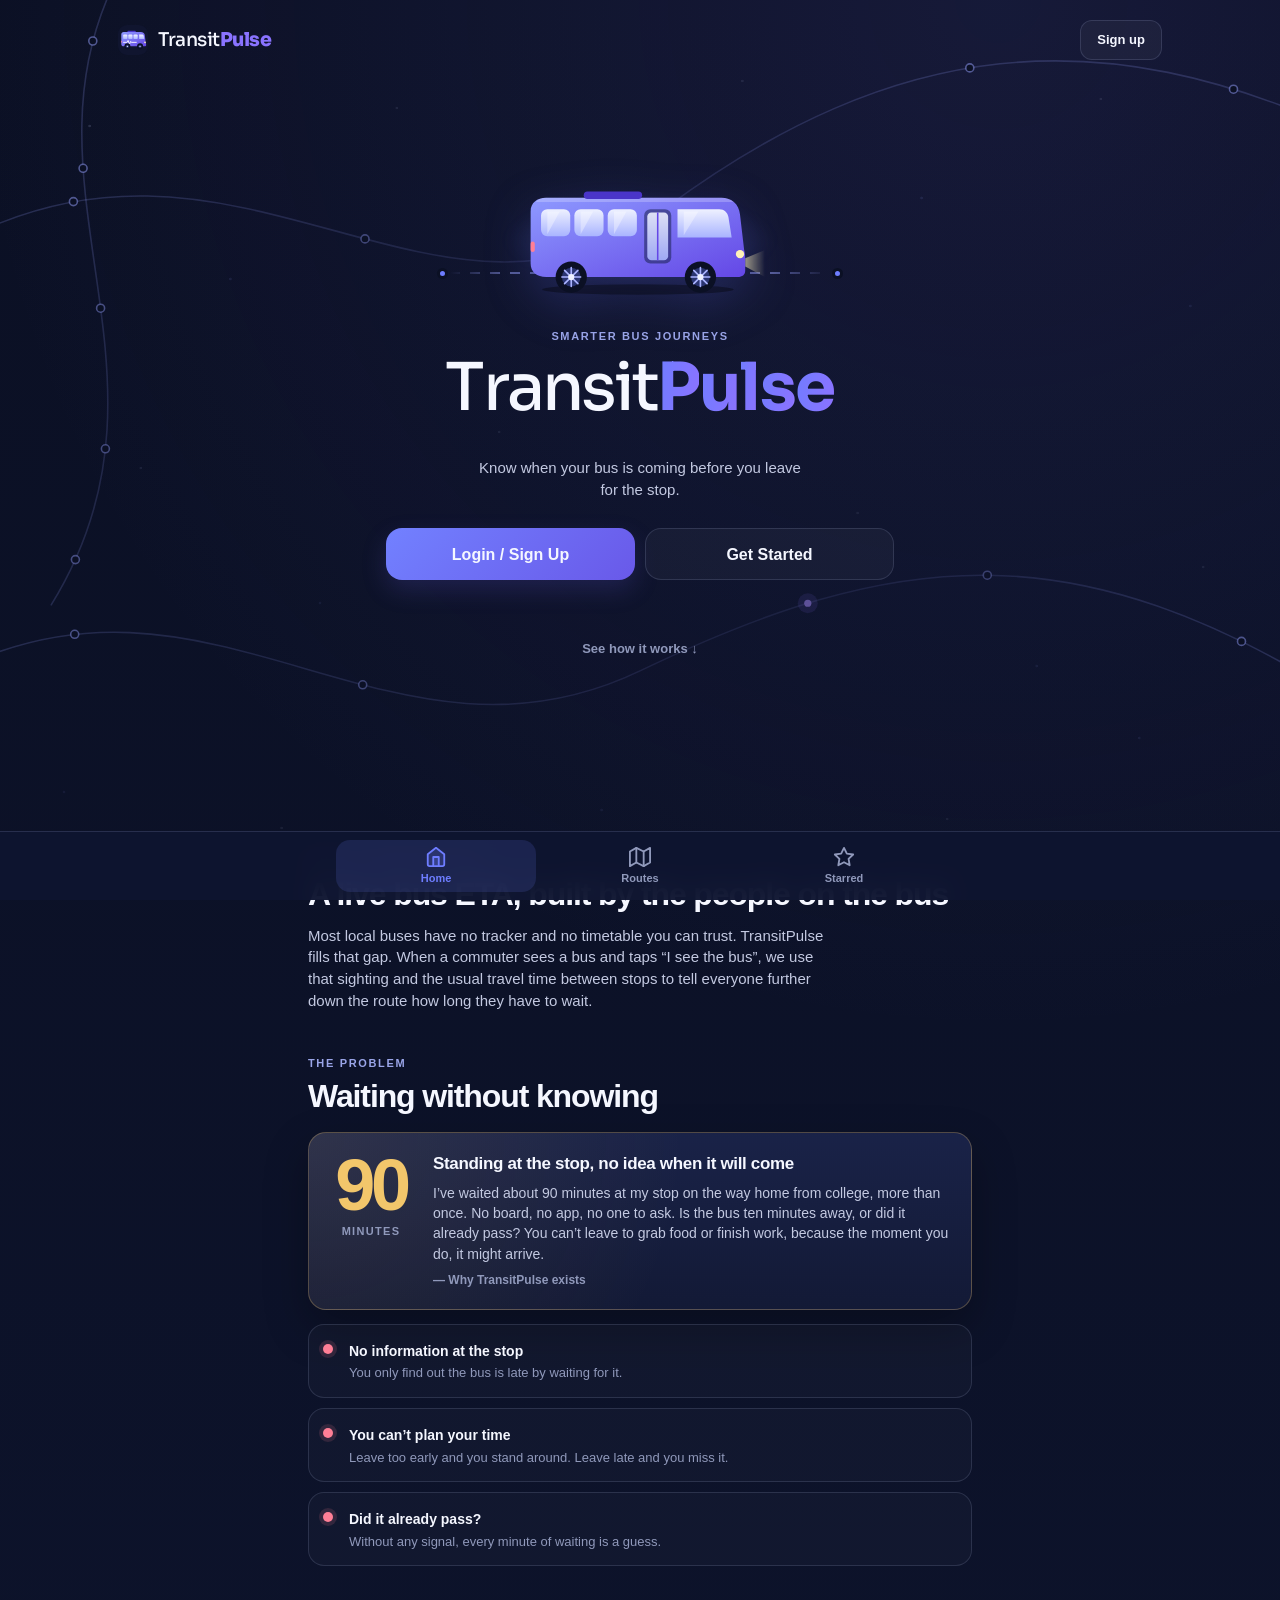
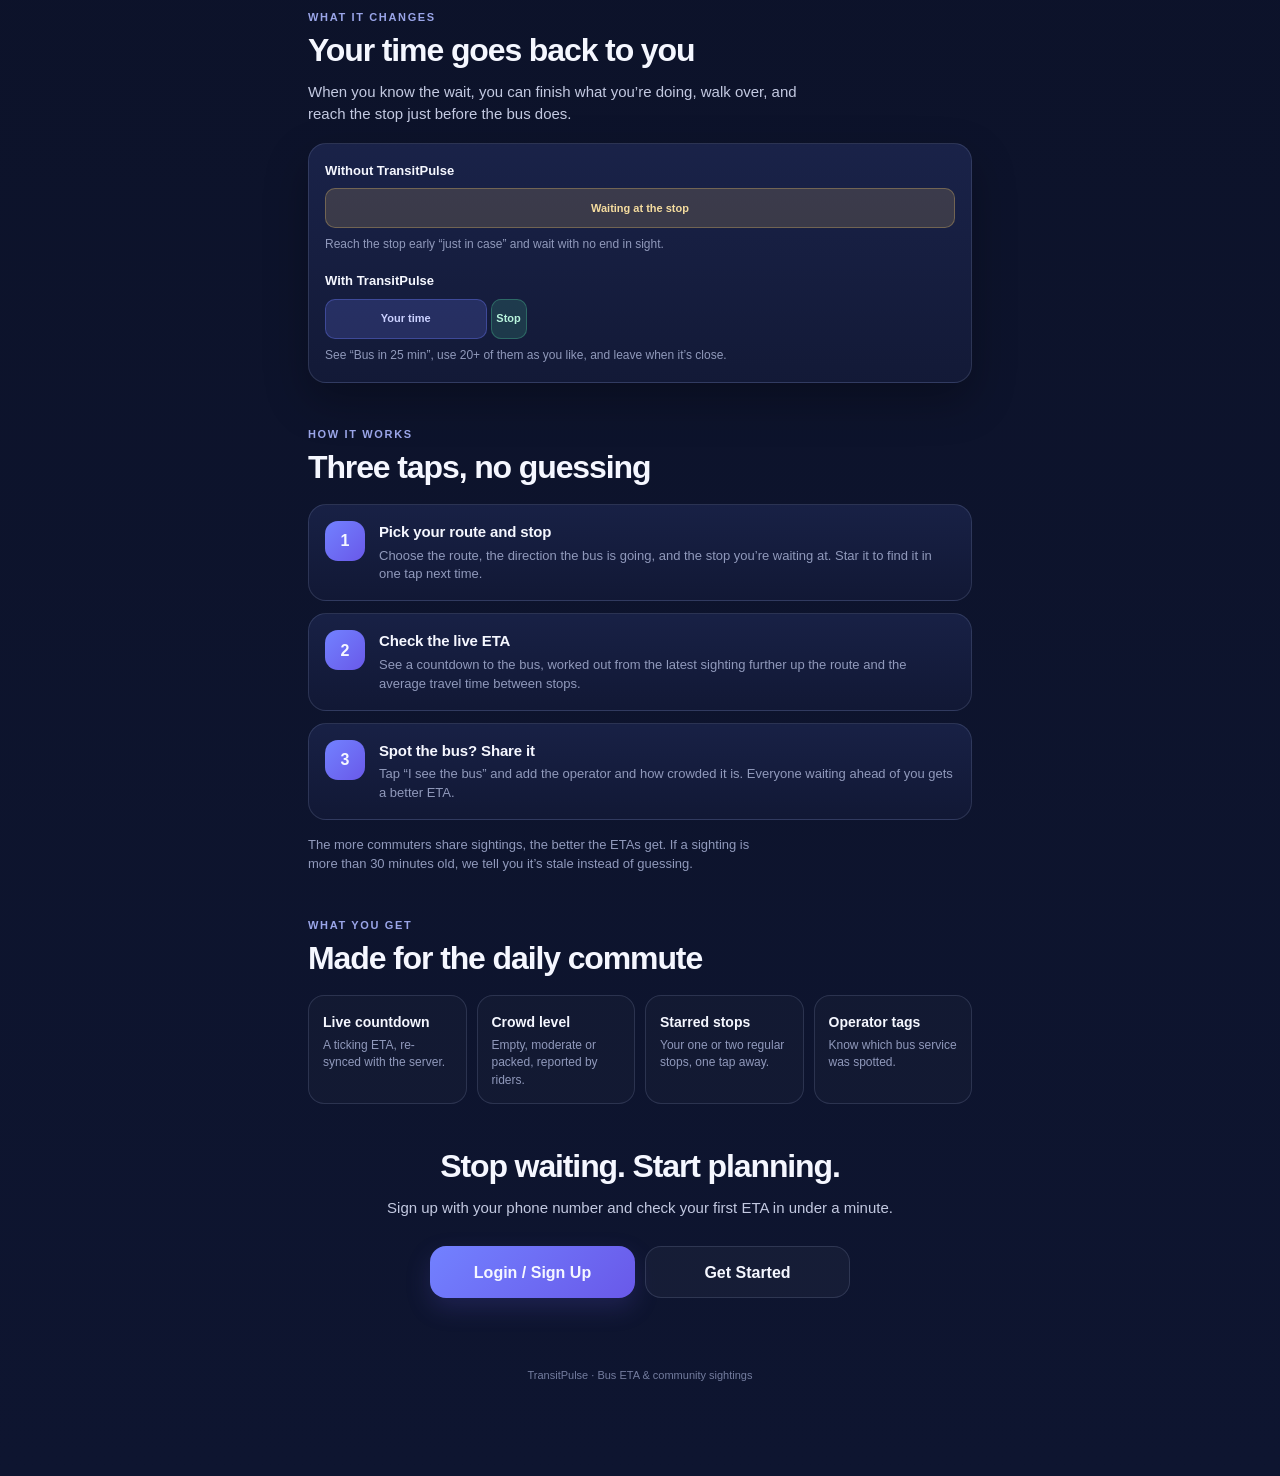
==== commit 1a0334ae: "fix(auth): enable phone otp login across multiple devices and route login button" ====
--- a/frontend/index.html
+++ b/frontend/index.html
@@ -120,8 +120,8 @@
       <p class="brand-copy">Know when your bus is coming before you leave for the stop.</p>
 
       <div class="landing-actions" aria-label="Account actions">
-        <button class="action-button action-button-primary js-primary-cta" type="button">Login</button>
-        <a class="action-button action-button-secondary js-secondary-cta" href="register.html">Sign Up</a>
+        <button class="action-button action-button-primary js-primary-cta" type="button">Login / Sign Up</button>
+        <a class="action-button action-button-secondary js-secondary-cta" href="register.html">Get Started</a>
       </div>
       <div class="landing-message" role="status" aria-live="polite"></div>
 
@@ -257,8 +257,8 @@
       <h2 id="cta-title">Stop waiting. Start planning.</h2>
       <p class="home-lead">Sign up with your phone number and check your first ETA in under a minute.</p>
       <div class="landing-actions" aria-label="Get started">
-        <button class="action-button action-button-primary js-primary-cta" type="button">Login</button>
-        <a class="action-button action-button-secondary js-secondary-cta" href="register.html">Sign Up</a>
+        <button class="action-button action-button-primary js-primary-cta" type="button">Login / Sign Up</button>
+        <a class="action-button action-button-secondary js-secondary-cta" href="register.html">Get Started</a>
       </div>
       <div class="landing-message" role="status" aria-live="polite"></div>
     </section>
--- a/frontend/style.css
+++ b/frontend/style.css
@@ -42,7 +42,6 @@
   line-height: 1.45;
 }
 
-/* Subtle decorative grain/particles for the dark transit-night background. */
 .page::before {
   content: "";
   position: fixed;
@@ -121,8 +120,6 @@
   max-width: 720px;
 }
 
-/* ---------------- Landing ---------------- */
-
 .landing-shell {
   min-height: 100vh;
   display: flex;
@@ -290,8 +287,6 @@
   font-size: 11px;
 }
 
-/* ---------------- Shared ---------------- */
-
 .back-link {
   display: inline-flex;
   align-items: center;
@@ -492,8 +487,6 @@
   font-size: 18px;
 }
 
-/* ---------------- Form ---------------- */
-
 .page-form .mobile-shell {
   padding-top: 12px;
 }
@@ -608,8 +601,6 @@
   font-size: 12px;
   font-weight: 800;
 }
-
-/* ---------------- Routes ---------------- */
 
 .routes-list {
   display: grid;
@@ -668,8 +659,6 @@
   text-align: center;
 }
 
-/* ---------------- Stops ---------------- */
-
 .route-header {
   display: flex;
   align-items: flex-start;
@@ -693,6 +682,12 @@
 
 .direction-card {
   margin-bottom: 20px;
+  position: sticky;
+  top: 12px;
+  z-index: 30;
+  backdrop-filter: blur(16px);
+  -webkit-backdrop-filter: blur(16px);
+  background: rgba(18, 20, 36, 0.88);
 }
 
 .direction-row {
@@ -804,6 +799,44 @@
   text-transform: uppercase;
 }
 
+.eta-value-wrap {
+  display: flex;
+  align-items: center;
+  justify-content: flex-end;
+  gap: 10px;
+}
+
+.live-indicator {
+  display: flex;
+  flex-direction: column;
+  align-items: center;
+  justify-content: center;
+  gap: 2px;
+}
+
+.live-dot {
+  width: 8px;
+  height: 8px;
+  border-radius: 50%;
+  background: #51d6a1;
+  box-shadow: 0 0 8px #51d6a1;
+  animation: livePulse 1.4s ease-in-out infinite;
+}
+
+.live-text {
+  color: #51d6a1;
+  font-size: 9.5px;
+  font-weight: 850;
+  letter-spacing: 0.08em;
+  text-transform: uppercase;
+  line-height: 1;
+}
+
+@keyframes livePulse {
+  0%, 100% { opacity: 1; transform: scale(1); }
+  50% { opacity: 0.35; transform: scale(0.85); }
+}
+
 .eta-value {
   font-size: clamp(30px, 8vw, 40px);
   line-height: 0.98;
@@ -813,10 +846,11 @@
 }
 
 .eta-meta {
-  min-height: 20px;
+  min-height: 22px;
   margin-top: 8px;
-  color: var(--text-muted);
-  font-size: 11px;
+  color: #d1d5db;
+  font-size: 14px;
+  line-height: 1.45;
 }
 
 .eta-meta-success { color: #a5efd2; }
@@ -833,8 +867,6 @@
 .stop-actions .wide-button {
   min-height: 46px;
 }
-
-/* ---------------- Animations ---------------- */
 
 @keyframes pulse {
   0%, 100% { transform: scale(0.92); opacity: 0.7; }
@@ -890,12 +922,10 @@
   }
 }
 
-/* ================= Accent + icon system ================= */
 :root {
-  --accent: #6e7dff; /* the one accent colour; used for active states and the nav */
-}
-
-/* ---------------- Bottom nav ---------------- */
+  --accent: #6e7dff; 
+}
+
 body.has-bottom-nav .mobile-shell {
   padding-bottom: calc(92px + env(safe-area-inset-bottom));
 }
@@ -950,7 +980,6 @@
 
 .bottom-nav-item.is-active svg { fill: rgba(110, 125, 255, 0.18); }
 
-/* ---------------- Star button ---------------- */
 .stop-card { position: relative; }
 
 .stop-card .stop-select-button { padding-right: 58px; }
@@ -977,7 +1006,6 @@
 .star-button:active { transform: scale(0.9); }
 .star-button.is-starred { color: var(--warning); }
 
-/* ---------------- Starred lists ---------------- */
 .starred-section { margin-bottom: 22px; }
 
 .starred-list { display: grid; gap: 10px; }
@@ -1007,11 +1035,9 @@
   text-decoration: none;
 }
 
-/* ---------------- Live countdown ---------------- */
 .eta-value.is-ticking { font-variant-numeric: tabular-nums; }
 .eta-value.is-arriving { color: var(--success); }
 
-/* ================= Home page ================= */
 .home-shell { padding-top: 8px; }
 
 .home-hero {
@@ -1054,7 +1080,6 @@
   max-width: 62ch;
 }
 
-/* ---- Story card ---- */
 .story-card {
   display: grid;
   grid-template-columns: auto 1fr;
@@ -1095,7 +1120,6 @@
 .story-body p { margin-top: 8px; color: var(--text-soft); font-size: 14px; }
 .story-body .story-tag { color: var(--text-muted); font-size: 12px; font-weight: 700; }
 
-/* ---- Pain list ---- */
 .pain-list { list-style: none; display: grid; gap: 10px; margin-top: 14px; }
 .pain-list li {
   display: grid;
@@ -1115,7 +1139,6 @@
 .pain-list strong { font-size: 14px; }
 .pain-list p { margin-top: 2px; color: var(--text-muted); font-size: 13px; }
 
-/* ---- Compare card ---- */
 .compare-card {
   display: grid;
   gap: 18px;
@@ -1150,7 +1173,6 @@
 .compare-note { margin-top: 8px; color: var(--text-muted); font-size: 12px; }
 .compare-foot { color: var(--text-muted); font-size: 11px; font-style: italic; }
 
-/* ---- Steps ---- */
 .steps { list-style: none; display: grid; gap: 12px; margin-top: 18px; }
 .step {
   display: grid;
@@ -1171,7 +1193,6 @@
 .step h3 { font-size: 15px; letter-spacing: -0.01em; }
 .step p { margin-top: 4px; color: var(--text-muted); font-size: 13px; }
 
-/* ---- Features ---- */
 .feature-grid {
   display: grid;
   grid-template-columns: 1fr 1fr;
@@ -1187,7 +1208,6 @@
 .feature strong { font-size: 14px; }
 .feature p { margin-top: 4px; color: var(--text-muted); font-size: 12px; }
 
-/* ---- Final CTA ---- */
 .home-cta { text-align: center; }
 .home-cta .home-lead { margin-left: auto; margin-right: auto; }
 .home-cta .landing-actions { max-width: 420px; margin-left: auto; margin-right: auto; }
@@ -1203,13 +1223,11 @@
   .feature-grid { grid-template-columns: repeat(4, 1fr); }
 }
 
-/* ================= Hero v2: animated bus + wordmark ================= */
 .home-hero .route-art {
   height: 150px;
   margin-bottom: 14px;
 }
 
-/* soft breathing glow behind the bus */
 .home-hero .route-art::before {
   content: "";
   position: absolute;
@@ -1219,7 +1237,6 @@
   animation: glowBreath 4s ease-in-out infinite;
 }
 
-/* the road: dashes slide backwards so the bus looks like it is driving */
 .home-hero .route-line {
   top: 72%;
   height: 2px;
@@ -1263,7 +1280,6 @@
   animation: busPulseDraw 3.2s ease-in-out infinite;
 }
 
-/* ---- Wordmark ---- */
 .home-hero .brand-title {
   margin-top: 8px;
   font-family: "Sora", Inter, ui-sans-serif, -apple-system, "Segoe UI", Arial, sans-serif;
@@ -1285,7 +1301,6 @@
   color: var(--text);
 }
 
-/* "Pulse": bold, with a wave of light travelling through the letters */
 .home-hero .brand-title .ch-p {
   font-weight: 700;
   color: transparent;
@@ -1321,7 +1336,6 @@
   animation-delay: 1.2s;
 }
 
-/* The eyebrow and tagline fade in after the wordmark */
 .home-hero .eyebrow,
 .home-hero .brand-copy,
 .home-hero .landing-actions {
@@ -1363,7 +1377,6 @@
   to   { opacity: 1; transform: translateY(0); }
 }
 
-/* ================= Thank-you popup (after posting a sighting) ================= */
 .thanks-toast {
   position: fixed;
   inset: 0;
@@ -1371,7 +1384,7 @@
   display: grid;
   place-items: center;
   padding: 24px;
-  pointer-events: none;           /* never blocks the page behind it */
+  pointer-events: none;           
   opacity: 0;
   transition: opacity 220ms ease;
 }
@@ -1421,7 +1434,6 @@
 .thanks-card p { margin-top: 6px; color: var(--text-soft); font-size: 14px; }
 .thanks-card small { display: block; margin-top: 12px; color: var(--text-muted); font-size: 11px; }
 
-/* tiny celebratory sparks */
 .thanks-spark {
   position: absolute;
   top: 44px;
@@ -1446,10 +1458,8 @@
   100% { opacity: 0; transform: translate(var(--dx), var(--dy)) scale(0.3); }
 }
 
-/* the middle route marker would sit behind the bus and read as a ghost wheel */
 .home-hero .route-node-2 { display: none; }
 
-/* popup card: fully opaque so page text never shows through */
 .thanks-card {
   background-color: #131a37;
   background-image:
--- a/frontend/hero-extras.css
+++ b/frontend/hero-extras.css
@@ -12,7 +12,9 @@
   width: 100%;
   max-width: 1100px;
   margin: 0 auto;
-  padding: 14px 16px 0;
+  padding-top: max(16px, env(safe-area-inset-top, 24px) + 8px);
+  padding-left: max(16px, env(safe-area-inset-left));
+  padding-right: max(16px, env(safe-area-inset-right));
 }
 
 .topbar-brand {
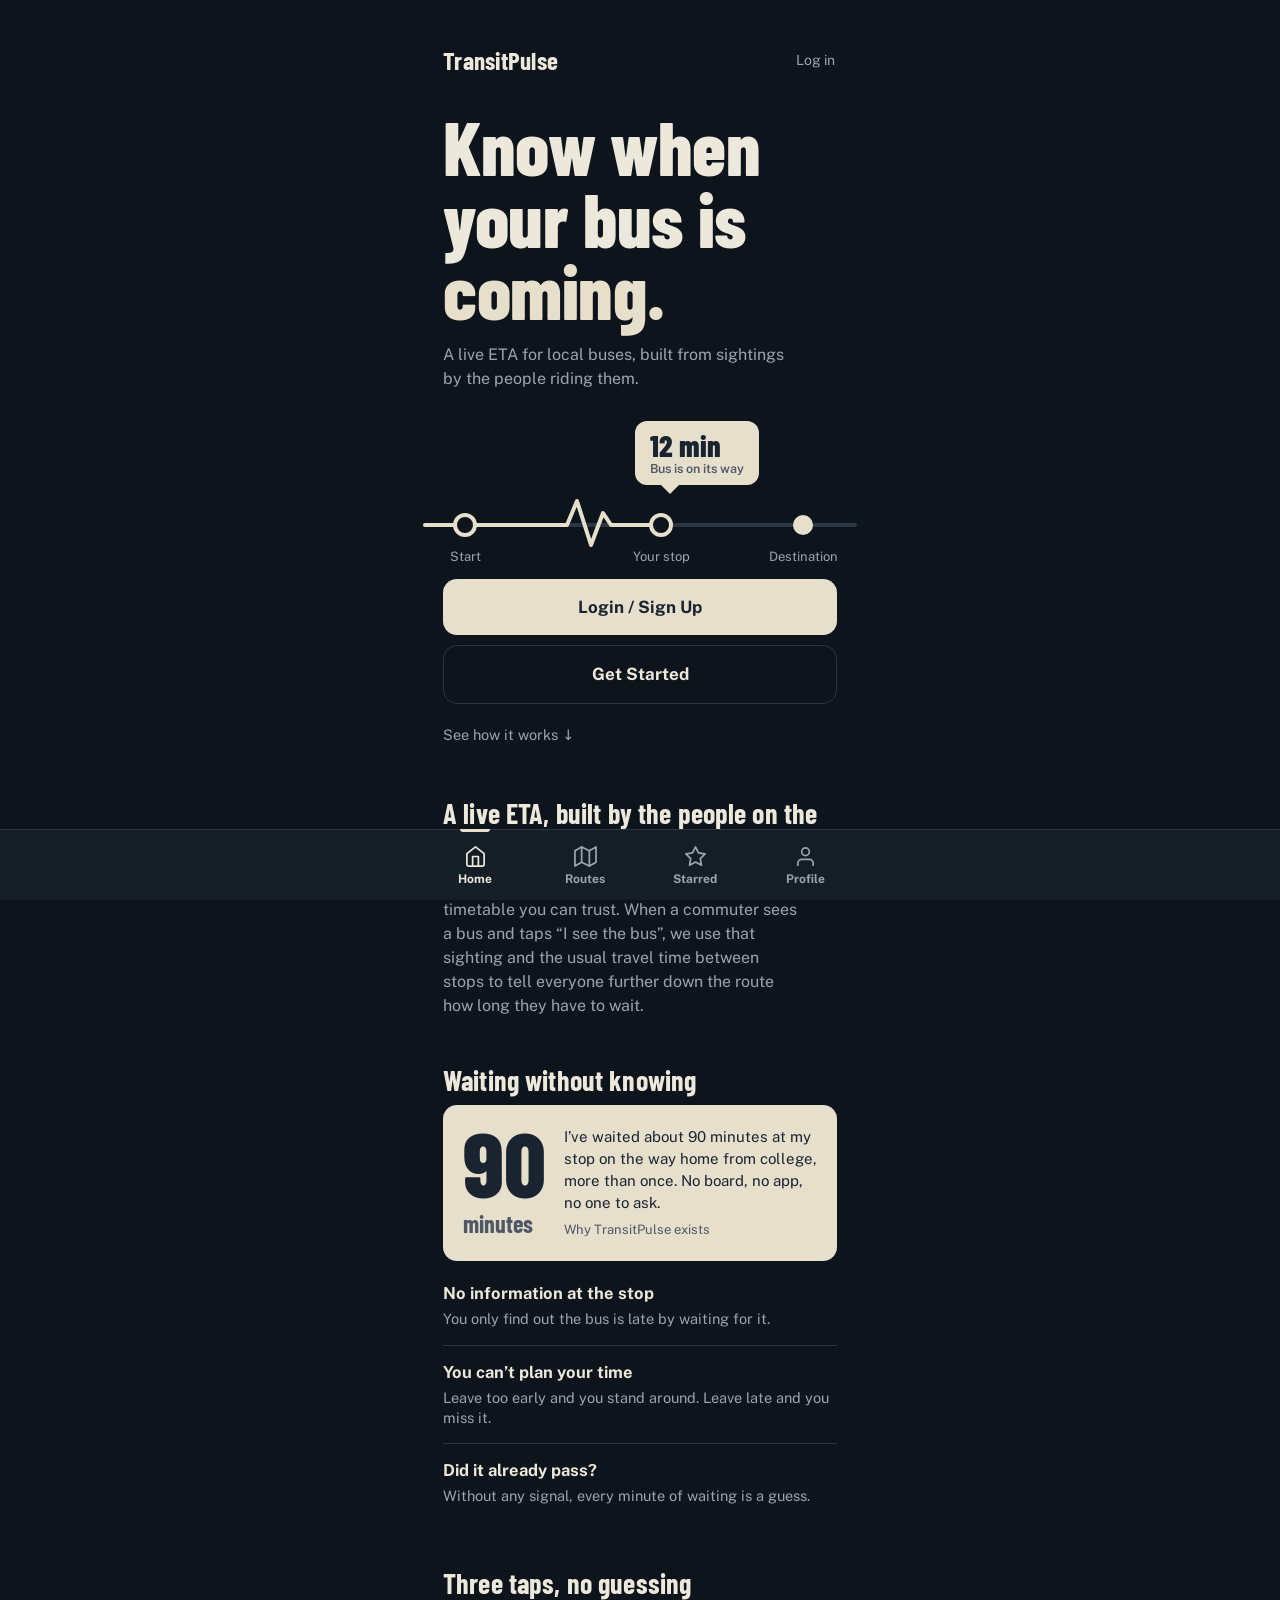
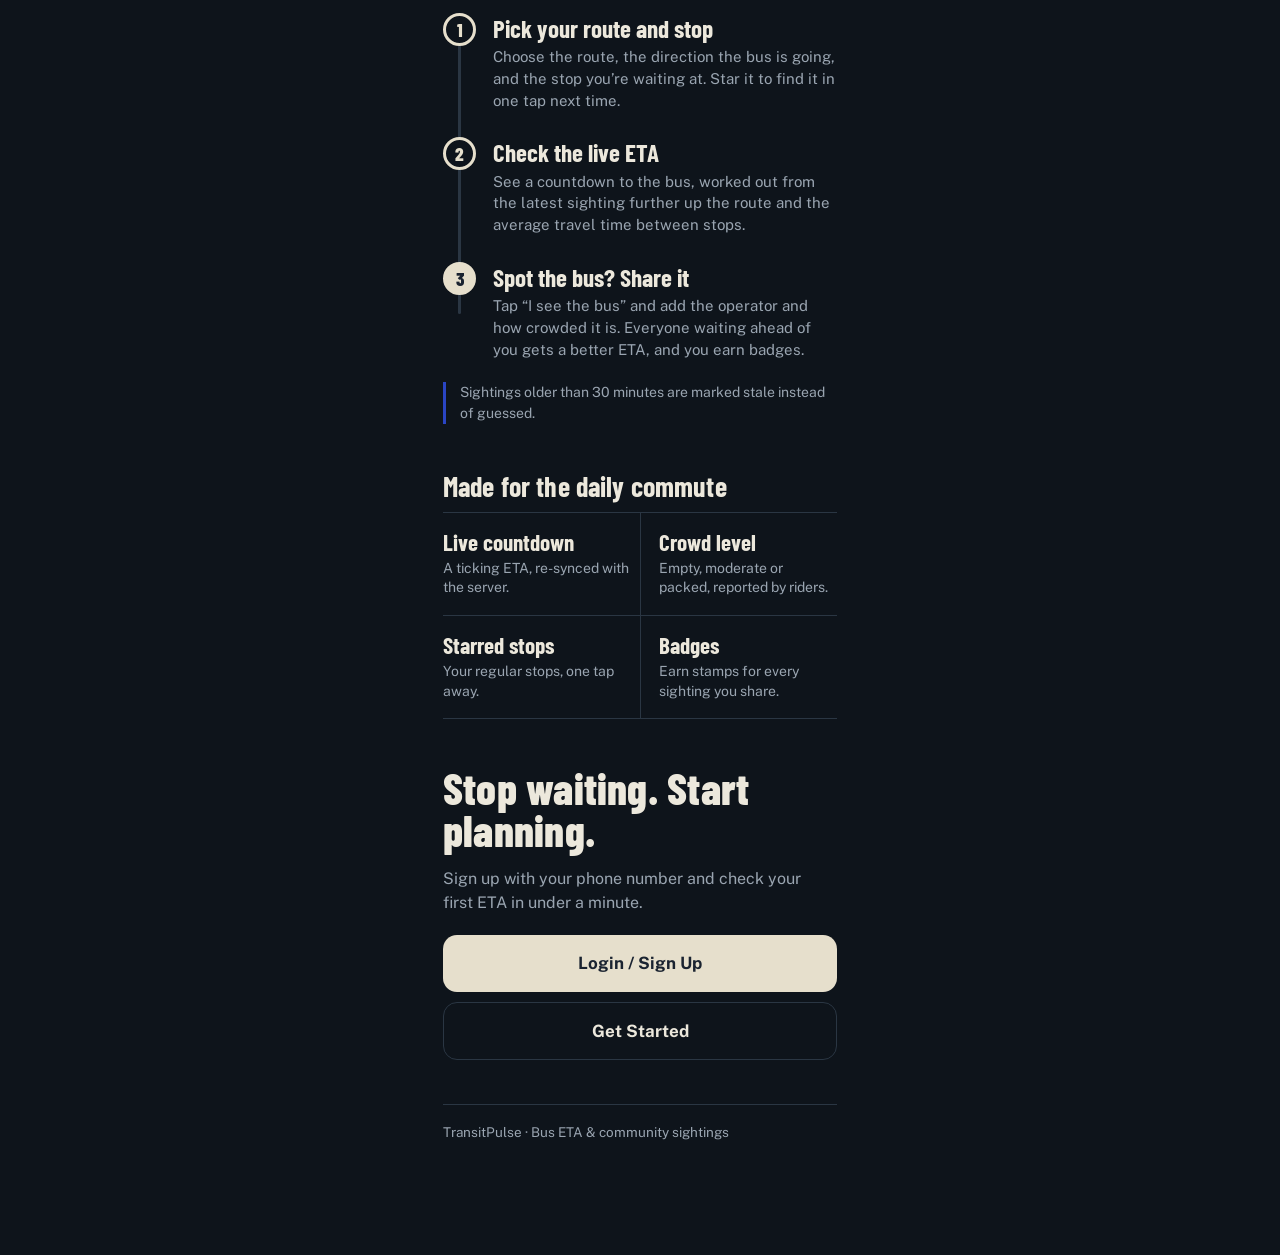
==== commit 65307ca1: "feat(ui): commuter-pass redesign, stamp badges, new app icon, secure profile API" ====
--- a/frontend/index.html
+++ b/frontend/index.html
@@ -3,18 +3,16 @@
 <head>
   <meta charset="UTF-8">
   <meta name="viewport" content="width=device-width, initial-scale=1.0, viewport-fit=cover">
-  <meta name="theme-color" content="#10152f">
-  <link rel="icon" type="image/svg+xml" href="favicon.svg">
+  <meta name="theme-color" content="#0e141b">
+  <link rel="icon" type="image/svg+xml" href="icons/icon.svg">
+  <link rel="icon" type="image/png" sizes="32x32" href="icons/favicon-32.png">
+  <link rel="apple-touch-icon" href="icons/apple-touch-icon.png">
   <title>TransitPulse — Your Bus, Your Time</title>
   <meta name="description" content="TransitPulse shows live bus ETAs powered by commuters sharing sightings, so you never wait at a stop in the dark again.">
-  <link rel="preconnect" href="https://fonts.googleapis.com">
-  <link rel="preconnect" href="https://fonts.gstatic.com" crossorigin>
-  <link href="https://fonts.googleapis.com/css2?family=Sora:wght@300;400;700&display=swap" rel="stylesheet">
   <link rel="stylesheet" href="style.css">
-  <link rel="stylesheet" href="hero-extras.css">
   <!-- PWA Manifest & Meta Tags -->
   <link rel="manifest" href="/manifest.webmanifest">
-  <meta name="theme-color" content="#10152f">
+  <meta name="theme-color" content="#0e141b">
   <meta name="apple-mobile-web-app-capable" content="yes">
   <meta name="apple-mobile-web-app-status-bar-style" content="black-translucent">
 
@@ -29,188 +27,69 @@
   }
   </script>
 </head>
-<body class="page page-landing page-home">
+<body class="page page-home">
   <main class="mobile-shell home-shell">
+    <section class="home-hero" aria-labelledby="brand-title">
+      <header class="top-bar">
+        <span class="brand-mini">TransitPulse</span>
+        <a class="ghost-button js-top-link" href="register.html">Log in</a>
+      </header>
 
-    <!-- ============ Hero ============ -->
-    <section class="landing-hero home-hero" aria-labelledby="brand-title">
-      <div class="route-art" aria-hidden="true">
-        <span class="route-node route-node-1"></span>
-        <span class="route-node route-node-2"></span>
-        <span class="route-node route-node-3"></span>
-        <span class="route-line"></span>
+      <h1 id="brand-title">Know when your bus is <em>coming.</em></h1>
+      <p class="home-lead">A live ETA for local buses, built from sightings by the people riding them.</p>
 
-        <svg class="bus-illustration" viewBox="0 0 240 120" role="img" aria-label="TransitPulse bus">
-          <defs>
-            <linearGradient id="busBody" x1="0" y1="0" x2="1" y2="1">
-              <stop offset="0" stop-color="#8e9aff"/>
-              <stop offset="1" stop-color="#6447e6"/>
-            </linearGradient>
-            <linearGradient id="busGlass" x1="0" y1="0" x2="0" y2="1">
-              <stop offset="0" stop-color="#eef1ff"/>
-              <stop offset="1" stop-color="#a9b4ff"/>
-            </linearGradient>
-            <linearGradient id="busBeam" x1="0" y1="0" x2="1" y2="0">
-              <stop offset="0" stop-color="#fff2b8" stop-opacity="0.55"/>
-              <stop offset="1" stop-color="#fff2b8" stop-opacity="0"/>
-            </linearGradient>
-          </defs>
-
-          <ellipse class="bus-shadow" cx="118" cy="108" rx="92" ry="5" fill="#000" opacity="0.35"/>
-
-          <g class="bus-bob">
-            <!-- headlight beam -->
-            <path class="bus-beam" d="M221 78 L240 70 V96 L221 86 Z" fill="url(#busBeam)"/>
-
-            <!-- body: boxy city-bus profile -->
-            <path d="M30 20 H198 C208 20 215 26 216 36 L220 70 C221 74 221 76 221 80 V90 C221 94 218 96 214 96 H30 C21 96 15 91 15 83 V33 C15 25 21 20 30 20 Z"
-                  fill="url(#busBody)"/>
-            <!-- roof highlight + roof unit -->
-            <path d="M30 20 H198 C203 20 207 21 210 24 H20 C22 21 26 20 30 20 Z" fill="#fff" opacity="0.22"/>
-            <rect x="66" y="14" width="56" height="7" rx="3.5" fill="#4a35c9"/>
-
-            <!-- side windows -->
-            <rect x="25"  y="31" width="28" height="26" rx="6" fill="url(#busGlass)"/>
-            <rect x="57"  y="31" width="28" height="26" rx="6" fill="url(#busGlass)"/>
-            <rect x="89"  y="31" width="28" height="26" rx="6" fill="url(#busGlass)"/>
-            <!-- door -->
-            <rect x="124" y="31" width="26" height="52" rx="6" fill="#1a2250" opacity="0.55"/>
-            <rect x="127" y="34" width="20" height="46" rx="4" fill="url(#busGlass)" opacity="0.9"/>
-            <line x1="137" y1="34" x2="137" y2="80" stroke="#6447e6" stroke-width="1.5"/>
-            <!-- big windshield -->
-            <path d="M156 31 H196 C201 31 204 34 205 39 L208 58 H156 Z" fill="url(#busGlass)"/>
-            <!-- glass shine -->
-            <path d="M31 33 L43 33 L31 55 Z M63 33 L75 33 L63 55 Z M95 33 L107 33 L95 55 Z M162 33 L176 33 L162 56 Z" fill="#fff" opacity="0.35"/>
-
-            <!-- pulse line on the flank: the brand -->
-            <path class="bus-pulse" pathLength="1"
-                  d="M24 72 H50 L56 72 L61 62 L67 83 L73 67 L77 72 H120"
-                  fill="none" stroke="#fff" stroke-width="2.6" stroke-linecap="round" stroke-linejoin="round"/>
-
-            <!-- lights -->
-            <rect x="15" y="62" width="4" height="10" rx="2" fill="#ff7f96"/>
-            <circle class="bus-headlight" cx="216" cy="74" r="4" fill="#fff2b8"/>
-          </g>
-
-          <!-- wheels -->
-          <g class="wheel" transform="translate(54 96)">
-            <circle r="15" fill="#0b1024"/>
-            <g class="wheel-spin">
-              <circle r="9" fill="#2a3470"/>
-              <path d="M0 -9 V9 M-9 0 H9 M-6.4 -6.4 L6.4 6.4 M6.4 -6.4 L-6.4 6.4" stroke="#aab3ff" stroke-width="1.6" stroke-linecap="round"/>
-            </g>
-            <circle r="3" fill="#eef1ff"/>
-          </g>
-          <g class="wheel" transform="translate(178 96)">
-            <circle r="15" fill="#0b1024"/>
-            <g class="wheel-spin">
-              <circle r="9" fill="#2a3470"/>
-              <path d="M0 -9 V9 M-9 0 H9 M-6.4 -6.4 L6.4 6.4 M6.4 -6.4 L-6.4 6.4" stroke="#aab3ff" stroke-width="1.6" stroke-linecap="round"/>
-            </g>
-            <circle r="3" fill="#eef1ff"/>
-          </g>
+      <div class="line-art" aria-hidden="true">
+        <svg viewBox="0 0 430 150" preserveAspectRatio="xMidYMid meet">
+          <path d="M0 104 H430" stroke="#2a3643" stroke-width="4" stroke-linecap="round" fill="none"/>
+          <path d="M0 104 H128 L142 104 L152 80 L166 124 L178 92 L186 104 H236" fill="none" stroke="#e6dfcc" stroke-width="4" stroke-linecap="round" stroke-linejoin="round"/>
+          <g fill="#0e141b" stroke="#e6dfcc" stroke-width="4"><circle cx="40" cy="104" r="10"/><circle cx="236" cy="104" r="10"/></g>
+          <circle cx="378" cy="104" r="10" fill="#e6dfcc"/>
+          <g font-family="Public Sans, sans-serif" font-size="13" fill="#9aa5b1" text-anchor="middle"><text x="40" y="140">Start</text><text x="236" y="140">Your stop</text><text x="378" y="140">Destination</text></g>
         </svg>
+        <div class="eta-tag">12 min<small>Bus is on its way</small></div>
       </div>
-
-      <p class="eyebrow">SMARTER BUS JOURNEYS</p>
-      <h1 id="brand-title" class="brand-title" aria-label="TransitPulse"><span class="ch ch-t" style="--i:0" aria-hidden="true">T</span><span class="ch ch-t" style="--i:1" aria-hidden="true">r</span><span class="ch ch-t" style="--i:2" aria-hidden="true">a</span><span class="ch ch-t" style="--i:3" aria-hidden="true">n</span><span class="ch ch-t" style="--i:4" aria-hidden="true">s</span><span class="ch ch-t" style="--i:5" aria-hidden="true">i</span><span class="ch ch-t" style="--i:6" aria-hidden="true">t</span><span class="ch ch-p" style="--i:7" aria-hidden="true">P</span><span class="ch ch-p" style="--i:8" aria-hidden="true">u</span><span class="ch ch-p" style="--i:9" aria-hidden="true">l</span><span class="ch ch-p" style="--i:10" aria-hidden="true">s</span><span class="ch ch-p" style="--i:11" aria-hidden="true">e</span></h1>
-      <svg class="brand-pulse-line" viewBox="0 0 240 24" aria-hidden="true">
-        <path pathLength="1" d="M0 12 H84 L94 12 L102 3 L112 21 L120 8 L126 12 H240"/>
-      </svg>
-      <p class="brand-copy">Know when your bus is coming before you leave for the stop.</p>
 
       <div class="landing-actions" aria-label="Account actions">
         <button class="action-button action-button-primary js-primary-cta" type="button">Login / Sign Up</button>
         <a class="action-button action-button-secondary js-secondary-cta" href="register.html">Get Started</a>
       </div>
       <div class="landing-message" role="status" aria-live="polite"></div>
-
       <a class="scroll-hint" href="#what-is">See how it works ↓</a>
     </section>
 
-    <!-- ============ What is TransitPulse ============ -->
     <section class="home-section" id="what-is">
-      <p class="eyebrow">WHAT IS TRANSITPULSE?</p>
-      <h2>A live bus ETA, built by the people on the bus</h2>
+      <h2>A live ETA, built by the people on the bus</h2>
       <p class="home-lead">
-        Most local buses have no tracker and no timetable you can trust. TransitPulse fills that gap.
-        When a commuter sees a bus and taps “I see the bus”, we use that sighting and the usual travel
-        time between stops to tell everyone further down the route how long they have to wait.
+        Most local buses have no tracker and no timetable you can trust. When a commuter sees a bus and taps
+        “I see the bus”, we use that sighting and the usual travel time between stops to tell everyone further
+        down the route how long they have to wait.
       </p>
     </section>
 
-    <!-- ============ The problem (story card) ============ -->
     <section class="home-section" aria-labelledby="problem-title">
-      <p class="eyebrow">THE PROBLEM</p>
       <h2 id="problem-title">Waiting without knowing</h2>
-
       <article class="story-card">
         <div class="story-stat">
           <span class="story-number">90</span>
           <span class="story-unit">minutes</span>
         </div>
         <div class="story-body">
-          <h3>Standing at the stop, no idea when it will come</h3>
           <p>
             I’ve waited about 90 minutes at my stop on the way home from college, more than once.
-            No board, no app, no one to ask. Is the bus ten minutes away, or did it already pass?
-            You can’t leave to grab food or finish work, because the moment you do, it might arrive.
+            No board, no app, no one to ask.
           </p>
-          <p class="story-tag">— Why TransitPulse exists</p>
+          <p class="story-tag">Why TransitPulse exists</p>
         </div>
       </article>
-
       <ul class="pain-list">
-        <li>
-          <span class="pain-dot" aria-hidden="true"></span>
-          <div><strong>No information at the stop</strong><p>You only find out the bus is late by waiting for it.</p></div>
-        </li>
-        <li>
-          <span class="pain-dot" aria-hidden="true"></span>
-          <div><strong>You can’t plan your time</strong><p>Leave too early and you stand around. Leave late and you miss it.</p></div>
-        </li>
-        <li>
-          <span class="pain-dot" aria-hidden="true"></span>
-          <div><strong>Did it already pass?</strong><p>Without any signal, every minute of waiting is a guess.</p></div>
-        </li>
+        <li><strong>No information at the stop</strong><p>You only find out the bus is late by waiting for it.</p></li>
+        <li><strong>You can’t plan your time</strong><p>Leave too early and you stand around. Leave late and you miss it.</p></li>
+        <li><strong>Did it already pass?</strong><p>Without any signal, every minute of waiting is a guess.</p></li>
       </ul>
     </section>
 
-    <!-- ============ What it changes (before / after) ============ -->
-    <section class="home-section" aria-labelledby="solve-title">
-      <p class="eyebrow">WHAT IT CHANGES</p>
-      <h2 id="solve-title">Your time goes back to you</h2>
-      <p class="home-lead">
-        When you know the wait, you can finish what you’re doing, walk over, and reach the stop just
-        before the bus does.
-      </p>
-
-      <div class="compare-card" role="group" aria-label="Example comparison of waiting with and without TransitPulse">
-        <div class="compare-row">
-          <p class="compare-label">Without TransitPulse</p>
-          <div class="compare-bar">
-            <span class="seg seg-wait" style="flex: 1">Waiting at the stop</span>
-          </div>
-          <p class="compare-note">Reach the stop early “just in case” and wait with no end in sight.</p>
-        </div>
-
-        <div class="compare-row">
-          <p class="compare-label">With TransitPulse</p>
-          <div class="compare-bar compare-bar-short">
-            <span class="seg seg-free" style="flex: 22">Your time</span>
-            <span class="seg seg-stop" style="flex: 4">Stop</span>
-          </div>
-          <p class="compare-note">See “Bus in 25 min”, use 20+ of them as you like, and leave when it’s close.</p>
-        <!-- </div>
-        <p class="compare-foot">Illustrative example, not real data.</p>
-      </div> -->
-    </section>
-
-    <!-- ============ How it works ============ -->
     <section class="home-section" aria-labelledby="how-title">
-      <p class="eyebrow">HOW IT WORKS</p>
       <h2 id="how-title">Three taps, no guessing</h2>
-
       <ol class="steps">
         <li class="step">
           <span class="step-num">1</span>
@@ -230,29 +109,23 @@
           <span class="step-num">3</span>
           <div>
             <h3>Spot the bus? Share it</h3>
-            <p>Tap “I see the bus” and add the operator and how crowded it is. Everyone waiting ahead of you gets a better ETA.</p>
+            <p>Tap “I see the bus” and add the operator and how crowded it is. Everyone waiting ahead of you gets a better ETA, and you earn badges.</p>
           </div>
         </li>
       </ol>
-
-      <p class="home-note">
-        The more commuters share sightings, the better the ETAs get. If a sighting is more than 30 minutes old, we tell you it’s stale instead of guessing.
-      </p>
+      <p class="home-note">Sightings older than 30 minutes are marked stale instead of guessed.</p>
     </section>
 
-    <!-- ============ Features ============ -->
     <section class="home-section" aria-labelledby="feat-title">
-      <p class="eyebrow">WHAT YOU GET</p>
       <h2 id="feat-title">Made for the daily commute</h2>
       <div class="feature-grid">
         <div class="feature"><strong>Live countdown</strong><p>A ticking ETA, re-synced with the server.</p></div>
         <div class="feature"><strong>Crowd level</strong><p>Empty, moderate or packed, reported by riders.</p></div>
-        <div class="feature"><strong>Starred stops</strong><p>Your one or two regular stops, one tap away.</p></div>
-        <div class="feature"><strong>Operator tags</strong><p>Know which bus service was spotted.</p></div>
+        <div class="feature"><strong>Starred stops</strong><p>Your regular stops, one tap away.</p></div>
+        <div class="feature"><strong>Badges</strong><p>Earn stamps for every sighting you share.</p></div>
       </div>
     </section>
 
-    <!-- ============ Final CTA ============ -->
     <section class="home-section home-cta" aria-labelledby="cta-title">
       <h2 id="cta-title">Stop waiting. Start planning.</h2>
       <p class="home-lead">Sign up with your phone number and check your first ETA in under a minute.</p>
@@ -263,14 +136,11 @@
       <div class="landing-message" role="status" aria-live="polite"></div>
     </section>
 
-    <footer class="landing-footer">
-      TransitPulse &middot; Bus ETA &amp; community sightings
-    </footer>
+    <footer class="landing-footer">TransitPulse · Bus ETA &amp; community sightings</footer>
   </main>
 
   <script src="storage.js"></script>
   <script src="index.js"></script>
   <script src="nav.js"></script>
-  <script src="hero-extras.js"></script>
 </body>
 </html>
--- a/frontend/style.css
+++ b/frontend/style.css
@@ -1,1468 +1,513 @@
+/* TransitPulse: commuter-pass design system
+   Slate road at night, thermal-paper surfaces, one accent (rubber-stamp ink).
+   Type: Barlow Condensed (road-sign display) + Public Sans (text). Both self-hosted. */
+
+@font-face { font-family: "Barlow Condensed"; font-weight: 600; font-display: swap; src: url("fonts/barlow-condensed-latin-600-normal.woff2") format("woff2"); }
+@font-face { font-family: "Barlow Condensed"; font-weight: 700; font-display: swap; src: url("fonts/barlow-condensed-latin-700-normal.woff2") format("woff2"); }
+@font-face { font-family: "Barlow Condensed"; font-weight: 800; font-display: swap; src: url("fonts/barlow-condensed-latin-800-normal.woff2") format("woff2"); }
+@font-face { font-family: "Public Sans"; font-weight: 400; font-display: swap; src: url("fonts/public-sans-latin-400-normal.woff2") format("woff2"); }
+@font-face { font-family: "Public Sans"; font-weight: 600; font-display: swap; src: url("fonts/public-sans-latin-600-normal.woff2") format("woff2"); }
+@font-face { font-family: "Public Sans"; font-weight: 700; font-display: swap; src: url("fonts/public-sans-latin-700-normal.woff2") format("woff2"); }
+
 :root {
-  --bg: #0b1024;
-  --bg-soft: #101733;
-  --surface: #151d3e;
-  --surface-2: #1b254c;
-  --surface-3: #111831;
-  --border: rgba(198, 208, 255, 0.14);
-  --border-strong: rgba(130, 153, 255, 0.4);
-  --text: #f5f7ff;
-  --text-soft: #c3c9e1;
-  --text-muted: #9099bb;
-  --primary: #6e7dff;
-  --primary-strong: #7d63ff;
-  --primary-soft: rgba(110, 125, 255, 0.15);
-  --success: #51d6a1;
-  --warning: #f2c66b;
-  --danger: #ff7f96;
-  --shadow: 0 18px 44px rgba(0, 0, 0, 0.28);
-  --radius-lg: 24px;
-  --radius-md: 18px;
-  --radius-sm: 14px;
-}
-
-* {
-  box-sizing: border-box;
-  margin: 0;
-  padding: 0;
-}
-
-html {
-  color-scheme: dark;
-  background: var(--bg);
-}
+  --slate: #0e141b;       /* the road at night: page */
+  --slate-2: #151d26;     /* raised plane: tab bar, inputs */
+  --rule: #2a3643;        /* 1px dividers */
+  --text: #ece8dc;
+  --muted: #9aa5b1;
+  --paper: #e6dfcc;       /* thermal ticket paper */
+  --paper-2: #d8cfb6;
+  --ink: #1a2330;         /* print on paper */
+  --ink-soft: #4f5864;
+  --stamp: #2a45c4;       /* the one accent: rubber-stamp ink */
+  --stamp-lit: #8da0ff;   /* the same ink, lightened for use on slate */
+  --ok: #86b894;
+  --mid: #e2ad4b;
+  --bad: #e0826a;
+  --display: "Barlow Condensed", "Arial Narrow", "Roboto Condensed", sans-serif;
+  --body: "Public Sans", "Segoe UI", system-ui, -apple-system, sans-serif;
+  --ease: 150ms ease;
+}
+
+*, *::before, *::after { box-sizing: border-box; }
+* { margin: 0; padding: 0; }
+
+html { background: var(--slate); color-scheme: dark; -webkit-text-size-adjust: 100%; }
 
 body {
   min-height: 100vh;
-  font-family: Inter, ui-sans-serif, -apple-system, BlinkMacSystemFont, "Segoe UI", Arial, sans-serif;
+  font-family: var(--body);
+  font-size: 16px;
+  line-height: 1.45;
   color: var(--text);
-  background:
-    radial-gradient(circle at 78% 0%, rgba(88, 82, 180, 0.14), transparent 32%),
-    linear-gradient(180deg, #0b1024 0%, #0e1530 100%);
-  line-height: 1.45;
-}
-
-.page::before {
-  content: "";
-  position: fixed;
-  inset: 0;
-  z-index: 0;
-  pointer-events: none;
-  opacity: 0.36;
-  background-image:
-    radial-gradient(circle at 7% 14%, rgba(207, 214, 255, 0.42) 0 1px, transparent 1.6px),
-    radial-gradient(circle at 18% 31%, rgba(150, 160, 255, 0.28) 0 1px, transparent 1.7px),
-    radial-gradient(circle at 31% 12%, rgba(218, 220, 255, 0.24) 0 1px, transparent 1.6px),
-    radial-gradient(circle at 44% 27%, rgba(130, 144, 236, 0.28) 0 1px, transparent 1.7px),
-    radial-gradient(circle at 58% 9%, rgba(214, 220, 255, 0.24) 0 1px, transparent 1.6px),
-    radial-gradient(circle at 72% 22%, rgba(151, 161, 255, 0.30) 0 1px, transparent 1.7px),
-    radial-gradient(circle at 86% 11%, rgba(219, 224, 255, 0.26) 0 1px, transparent 1.6px),
-    radial-gradient(circle at 93% 34%, rgba(139, 151, 242, 0.26) 0 1px, transparent 1.7px),
-    radial-gradient(circle at 11% 52%, rgba(198, 205, 255, 0.24) 0 1px, transparent 1.6px),
-    radial-gradient(circle at 25% 67%, rgba(137, 150, 240, 0.23) 0 1px, transparent 1.7px),
-    radial-gradient(circle at 39% 48%, rgba(209, 214, 255, 0.22) 0 1px, transparent 1.6px),
-    radial-gradient(circle at 52% 72%, rgba(149, 159, 250, 0.24) 0 1px, transparent 1.7px),
-    radial-gradient(circle at 67% 57%, rgba(212, 218, 255, 0.20) 0 1px, transparent 1.6px),
-    radial-gradient(circle at 81% 74%, rgba(142, 153, 239, 0.25) 0 1px, transparent 1.7px),
-    radial-gradient(circle at 94% 63%, rgba(211, 217, 255, 0.22) 0 1px, transparent 1.6px),
-    radial-gradient(circle at 5% 88%, rgba(139, 150, 242, 0.22) 0 1px, transparent 1.7px),
-    radial-gradient(circle at 22% 92%, rgba(218, 221, 255, 0.20) 0 1px, transparent 1.6px),
-    radial-gradient(circle at 47% 90%, rgba(145, 157, 245, 0.22) 0 1px, transparent 1.7px),
-    radial-gradient(circle at 74% 91%, rgba(210, 216, 255, 0.20) 0 1px, transparent 1.6px),
-    radial-gradient(circle at 89% 82%, rgba(151, 162, 251, 0.24) 0 1px, transparent 1.7px);
-}
-
-.page > * {
-  position: relative;
-  z-index: 1;
-}
-
-button,
-a,
-input {
-  font: inherit;
-}
-
-button,
-a {
+  background: var(--slate);
+  -webkit-font-smoothing: antialiased;
   -webkit-tap-highlight-color: transparent;
 }
 
-button {
-  color: inherit;
-}
-
-a {
-  color: inherit;
-}
-
-:focus-visible {
-  outline: 3px solid rgba(126, 147, 255, 0.65);
-  outline-offset: 3px;
-}
-
-.is-hidden {
-  display: none !important;
-}
-
-.page {
-  min-height: 100vh;
-}
-
-.mobile-shell,
-.landing-shell {
-  width: min(100%, 760px);
+a { color: inherit; text-decoration: none; }
+button { font: inherit; color: inherit; background: none; border: 0; cursor: pointer; }
+button:disabled { cursor: default; }
+input { font: inherit; color: inherit; }
+ul, ol { list-style: none; }
+img, svg { display: block; max-width: 100%; }
+
+:focus-visible { outline: 2px solid var(--paper); outline-offset: 3px; border-radius: 6px; }
+
+.is-hidden { display: none !important; }
+
+/* ---------- layout ---------- */
+.mobile-shell {
+  width: 100%;
+  max-width: 430px;
   margin: 0 auto;
-  padding: 18px 16px 36px;
-}
-
-.mobile-shell {
-  max-width: 720px;
-}
-
-.landing-shell {
-  min-height: 100vh;
-  display: flex;
-  flex-direction: column;
-  justify-content: center;
-  padding-top: 24px;
-  padding-bottom: 24px;
-}
-
-.landing-hero {
-  width: 100%;
-  max-width: 520px;
-  margin: 0 auto;
-  padding: 18px 6px;
-  text-align: center;
-}
-
-.route-art {
-  position: relative;
-  height: 124px;
-  margin-bottom: 18px;
-  display: flex;
-  align-items: center;
-  justify-content: center;
-}
-
-.route-line {
-  position: absolute;
-  width: min(82%, 380px);
-  height: 2px;
-  border-top: 2px dashed rgba(152, 162, 255, 0.33);
-  top: 58%;
-  left: 50%;
-  transform: translate(-50%, -50%);
-}
-
-.route-node {
-  position: absolute;
-  width: 11px;
-  height: 11px;
-  border: 3px solid var(--bg);
-  border-radius: 50%;
-  background: var(--primary);
-  top: calc(58% - 5px);
-  z-index: 1;
-}
-
-.route-node-1 { left: 10%; }
-.route-node-2 { left: 50%; transform: translateX(-50%); background: var(--primary-strong); }
-.route-node-3 { right: 10%; }
-
-.bus-illustration {
-  position: relative;
-  z-index: 2;
-  width: 150px;
-  fill: var(--primary);
-  stroke: var(--text);
-  stroke-width: 2;
-  filter: drop-shadow(0 10px 20px rgba(65, 71, 166, 0.3));
-}
-
-.bus-illustration .bus-line,
-.bus-illustration .bus-front {
-  fill: none;
-  stroke: currentColor;
-}
-
-.eyebrow {
-  color: #9aa5e8;
-  font-size: 11px;
-  letter-spacing: 0.15em;
-  font-weight: 800;
-}
-
-.brand-title {
-  margin-top: 7px;
-  font-size: clamp(42px, 12vw, 68px);
-  line-height: 0.98;
-  letter-spacing: -0.055em;
-  font-weight: 850;
-}
-
-.brand-title span,
-.brand-mini span {
-  color: #8473ff;
-}
-
-.brand-copy {
-  max-width: 340px;
-  margin: 14px auto 0;
-  color: var(--text-soft);
-  font-size: 15px;
-}
-
-.landing-actions {
-  display: grid;
-  grid-template-columns: 1fr 1fr;
-  gap: 10px;
-  margin-top: 28px;
-}
-
-.action-button,
-.wide-button,
-.ghost-button,
-.direction-button,
-.text-button {
-  border: 0;
-  text-decoration: none;
-  cursor: pointer;
-  transition: transform 160ms ease, background-color 160ms ease, border-color 160ms ease, opacity 160ms ease;
-}
-
-.action-button {
-  min-height: 52px;
-  display: grid;
-  place-items: center;
-  padding: 0 18px;
-  border-radius: 16px;
-  font-weight: 800;
-}
-
-.action-button:active,
-.wide-button:active,
-.direction-button:active,
-.route-card:active,
-.stop-select-button:active {
-  transform: translateY(1px);
-}
-
-.action-button-primary,
-.wide-button-primary {
-  background: linear-gradient(135deg, #7281ff 0%, #6959e9 100%);
-  box-shadow: 0 10px 24px rgba(90, 81, 201, 0.22);
-}
-
-.action-button-secondary,
-.wide-button-secondary {
-  background: rgba(255, 255, 255, 0.035);
-  border: 1px solid var(--border);
-  color: var(--text);
-}
-
-.landing-message {
-  min-height: 22px;
-  margin-top: 12px;
-  color: var(--warning);
-  font-size: 13px;
-  opacity: 0;
-}
-
-.landing-message.is-visible {
-  opacity: 1;
-}
-
-.landing-quote {
-  margin-top: 24px;
-  color: var(--text-muted);
-  font-size: 13px;
-}
-
-.landing-footer {
-  margin-top: 28px;
-  text-align: center;
-  color: #747d9f;
-  font-size: 11px;
-}
-
+  padding: max(18px, calc(env(safe-area-inset-top, 0px) + 12px)) 18px 56px;
+}
+body.has-bottom-nav .mobile-shell { padding-bottom: calc(112px + env(safe-area-inset-bottom, 0px)); }
+
+h1, h2, h3 { font-family: var(--display); }
+h1 { font-weight: 800; line-height: .95; letter-spacing: -.005em; }
+h2 { font-weight: 700; font-size: 28px; line-height: 1.05; letter-spacing: .005em; }
+h3 { font-weight: 700; }
+
+.eyebrow { color: var(--muted); font-size: 14px; }
+
+/* ---------- top bar ---------- */
+.top-bar { display: flex; align-items: center; justify-content: space-between; min-height: 40px; margin-bottom: 18px; }
+.brand-mini { font-family: var(--display); font-weight: 700; font-size: 25px; letter-spacing: .01em; color: var(--text); }
+.brand-mini span { color: inherit; }
+.ghost-button, .top-bar-profile-link {
+  display: inline-flex; align-items: center; gap: 8px;
+  color: var(--muted); font-size: 14px; padding: 8px 2px;
+  transition: color var(--ease);
+}
+.ghost-button:hover, .top-bar-profile-link:hover { color: var(--text); }
+.top-avatar-dot {
+  width: 30px; height: 30px; border-radius: 50%;
+  display: grid; place-items: center;
+  background: var(--paper); color: var(--stamp);
+  font-family: var(--display); font-weight: 800; font-size: 19px; line-height: 1;
+}
 .back-link {
-  display: inline-flex;
-  align-items: center;
-  min-height: 40px;
-  color: #a8b0d6;
-  text-decoration: none;
-  font-size: 13px;
-  font-weight: 700;
-}
-
-.back-link:hover {
-  color: var(--text);
-}
-
-.top-bar {
-  display: flex;
-  align-items: center;
-  justify-content: space-between;
-  gap: 12px;
-  margin-bottom: 28px;
-}
-
-.brand-mini {
-  font-size: 18px;
-  font-weight: 850;
-  letter-spacing: -0.03em;
-}
-
-.ghost-button {
-  min-height: 40px;
-  padding: 0 12px;
-  border-radius: 12px;
-  background: transparent;
-  border: 1px solid var(--border);
-  color: var(--text-soft);
-  font-size: 12px;
-  font-weight: 700;
-}
-
-.welcome-block {
-  margin-bottom: 26px;
-}
-
-.welcome-block h1,
-.route-header h1,
-.form-hero h1 {
-  margin-top: 5px;
-  font-size: clamp(28px, 7vw, 40px);
-  line-height: 1.08;
-  letter-spacing: -0.04em;
-}
-
-.welcome-block p:last-child,
-.route-header p:last-child,
-.form-hero p:last-child {
-  margin-top: 9px;
-  color: var(--text-muted);
-  font-size: 14px;
-}
-
-.surface-card,
-.state-card,
-.returning-card {
-  background: linear-gradient(180deg, rgba(26, 35, 73, 0.98), rgba(19, 26, 55, 0.98));
-  border: 1px solid var(--border);
-  border-radius: var(--radius-md);
-  box-shadow: var(--shadow);
-}
-
-.surface-card {
-  padding: 16px;
-}
-
-.section-label {
-  color: var(--text-soft);
-  font-size: 13px;
-  font-weight: 800;
-}
-
-.section-subtitle {
-  margin-top: 3px;
-  color: var(--text-muted);
-  font-size: 12px;
-}
-
-.route-heading-row,
-.route-section-head {
-  margin-bottom: 12px;
-}
-
-.route-heading-row h2,
-.route-section-head h2 {
-  font-size: 18px;
-  letter-spacing: -0.02em;
-}
-
-.message-box {
-  margin-top: 12px;
-  padding: 12px 14px;
-  border-radius: 14px;
-  font-size: 13px;
-  border: 1px solid var(--border);
-}
-
-.message-error {
-  background: rgba(255, 98, 129, 0.09);
-  color: #ffc0cb;
-  border-color: rgba(255, 127, 150, 0.23);
-}
-
-.message-success {
-  background: rgba(81, 214, 161, 0.09);
-  color: #b8f4dd;
-  border-color: rgba(81, 214, 161, 0.23);
-}
-
-.message-warning {
-  background: rgba(242, 198, 107, 0.09);
-  color: #f7dfaa;
-  border-color: rgba(242, 198, 107, 0.23);
-}
-
-.message-info {
-  background: rgba(110, 125, 255, 0.09);
-  color: #cbd1ff;
-  border-color: rgba(110, 125, 255, 0.23);
-}
-
-.wide-button {
-  width: 100%;
-  min-height: 48px;
-  padding: 0 15px;
-  border-radius: 14px;
-  font-size: 13px;
-  font-weight: 800;
-}
-
-.wide-button:disabled {
-  opacity: 0.62;
-  cursor: not-allowed;
-}
-
-.wide-button-secondary:hover,
-.ghost-button:hover {
-  background: rgba(255, 255, 255, 0.055);
-}
-
-.wide-button.is-success {
-  background: rgba(81, 214, 161, 0.15);
-  border: 1px solid rgba(81, 214, 161, 0.25);
-  color: #b9f7df;
-}
-
-.wide-button.is-warning {
-  background: rgba(242, 198, 107, 0.13);
-  border: 1px solid rgba(242, 198, 107, 0.25);
-  color: #f5dc9f;
-}
-
-.state-card {
-  display: flex;
-  align-items: center;
-  gap: 12px;
-  padding: 14px;
-  margin-top: 10px;
-}
-
-.state-card strong {
-  display: block;
-  font-size: 13px;
-}
-
-.state-card p {
-  margin-top: 2px;
-  color: var(--text-muted);
-  font-size: 12px;
-}
-
-.loading-dot {
-  width: 13px;
-  height: 13px;
-  flex: 0 0 auto;
-  border-radius: 50%;
-  background: var(--primary);
-  box-shadow: 0 0 0 7px rgba(110, 125, 255, 0.1);
-  animation: pulse 1.3s ease-in-out infinite;
-}
-
-.state-icon {
-  display: grid;
-  place-items: center;
-  width: 36px;
-  height: 36px;
-  flex: 0 0 auto;
-  border-radius: 12px;
-  background: rgba(255, 255, 255, 0.04);
-  color: var(--text-soft);
-  font-size: 18px;
-}
-
-.page-form .mobile-shell {
-  padding-top: 12px;
-}
-
-.form-hero {
-  padding: 10px 2px 22px;
-}
-
-.mini-icon {
-  width: 48px;
-  height: 48px;
-  display: grid;
-  place-items: center;
-  margin-bottom: 14px;
-  border-radius: 16px;
-  background: var(--primary-soft);
-  border: 1px solid rgba(110, 125, 255, 0.22);
-  font-size: 21px;
-}
-
-.form-group + .form-group {
-  margin-top: 18px;
-}
-
-.form-group label {
-  display: block;
-  margin-bottom: 8px;
-  font-size: 13px;
-  font-weight: 800;
-}
-
-.muted-label {
-  color: var(--text-muted);
-  font-weight: 600;
-}
-
+  display: inline-block; margin-bottom: 14px; padding: 8px 0;
+  color: var(--muted); font-size: 14.5px; transition: color var(--ease);
+}
+.back-link:hover { color: var(--text); }
+
+/* ---------- headings blocks ---------- */
+.welcome-block { padding-top: 6px; }
+.welcome-block h1 { font-size: 54px; overflow-wrap: anywhere; }
+.welcome-block p { margin-top: 10px; color: var(--muted); font-size: 15.5px; }
+.welcome-block .eyebrow { display: none; }
+
+.route-heading-row { display: flex; align-items: baseline; justify-content: space-between; gap: 12px; margin: 34px 0 6px; }
+.section-subtitle { color: var(--muted); font-size: 14px; }
+
+/* ---------- buttons ---------- */
+.wide-button, .action-button, .link-button {
+  display: block; width: 100%;
+  padding: 16px; border-radius: 14px;
+  font-weight: 700; font-size: 17px; text-align: center;
+  transition: transform var(--ease), background var(--ease), border-color var(--ease), opacity var(--ease);
+}
+.wide-button:active, .action-button:active { transform: translateY(1px); }
+.wide-button:disabled, .action-button:disabled { opacity: .6; }
+.wide-button-primary, .action-button-primary { background: var(--paper); color: var(--ink); }
+.wide-button-primary:hover:not(:disabled), .action-button-primary:hover:not(:disabled) { background: #efe9d8; }
+.wide-button-secondary, .action-button-secondary { border: 1.5px solid var(--rule); color: var(--text); }
+.wide-button-secondary:hover:not(:disabled), .action-button-secondary:hover:not(:disabled) { border-color: var(--muted); }
+.link-button { margin-top: 20px; }
+.text-button { color: var(--text); font-weight: 700; font-size: 15px; padding: 8px 0; white-space: nowrap; transition: opacity var(--ease); }
+.text-button:hover { opacity: .75; }
+
+/* ---------- state + message boxes ---------- */
+.state-card { display: flex; gap: 14px; align-items: flex-start; padding: 20px 0; border-top: 1px solid var(--rule); border-bottom: 1px solid var(--rule); margin-top: 8px; }
+.state-card strong { display: block; font-size: 16.5px; }
+.state-card p { margin-top: 3px; color: var(--muted); font-size: 14.5px; }
+.state-icon { flex: 0 0 auto; width: 34px; height: 34px; border-radius: 50%; border: 2px dashed var(--rule); display: grid; place-items: center; color: var(--muted); font-size: 16px; }
+.loading-dot { flex: 0 0 auto; width: 14px; height: 14px; margin: 4px 10px 0 0; border-radius: 50%; background: var(--paper); animation: tpPulse 1.1s ease-in-out infinite; }
+@keyframes tpPulse { 0%, 100% { opacity: .35; transform: scale(.8); } 50% { opacity: 1; transform: scale(1.1); } }
+
+.message-box { margin-top: 14px; padding: 12px 14px; border-radius: 12px; font-size: 14.5px; line-height: 1.4; border: 1.5px solid var(--rule); color: var(--text); }
+.message-error { border-color: var(--bad); color: #f1b4a5; }
+.message-success { border-color: var(--ok); color: #b5d9c0; }
+.message-warning { border-color: var(--mid); color: #efcf8e; }
+
+/* ---------- route list (routes page) ---------- */
+.routes-list { border-top: 1px solid var(--rule); }
+.route-card {
+  display: grid; grid-template-columns: 44px 1fr 22px; gap: 14px; align-items: center;
+  padding: 17px 2px; border-bottom: 1px solid var(--rule);
+  transition: background var(--ease), padding var(--ease);
+}
+.route-card:hover { background: rgba(236, 232, 220, .05); padding-left: 8px; }
+.route-card-icon {
+  width: 44px; height: 44px; border-radius: 10px; border: 2px solid var(--stamp);
+  display: grid; place-items: center;
+  color: var(--stamp-lit); font-family: var(--display); font-weight: 800; font-size: 22px; line-height: 1;
+}
+.route-card-content { min-width: 0; }
+.route-card-content h3 { font-size: 26px; line-height: 1.05; overflow-wrap: anywhere; }
+.route-card-content p { margin-top: 6px; color: var(--muted); font-size: 14.5px; }
+.route-card-arrow { color: var(--muted); font-size: 20px; transition: transform var(--ease), color var(--ease); }
+.route-card:hover .route-card-arrow { transform: translateX(3px); color: var(--text); }
+
+/* ---------- starred stops ---------- */
+.starred-section { margin-top: 30px; }
+.starred-section .route-heading-row { margin-top: 0; }
+.starred-list { display: flex; flex-direction: column; gap: 12px; }
+.starred-section .starred-list {
+  flex-direction: row; overflow-x: auto; margin: 0 -18px; padding: 2px 18px 6px;
+  scroll-snap-type: x mandatory; scroll-padding-left: 18px; scrollbar-width: none;
+}
+.starred-section .starred-list::-webkit-scrollbar { display: none; }
+.fav-card {
+  position: relative; flex: 0 0 auto; width: 100%;
+  background: var(--paper); color: var(--ink); border-radius: 13px;
+  scroll-snap-align: start;
+  transition: transform var(--ease);
+}
+.starred-section .fav-card { width: 232px; }
+.fav-card:hover { transform: translateY(-2px); }
+.fav-card::before, .fav-card::after {
+  content: ""; position: absolute; top: 50%; margin-top: -8px; width: 16px; height: 16px; border-radius: 50%; background: var(--slate);
+}
+.fav-card::before { left: -8px; }
+.fav-card::after { right: -8px; }
+.fav-card-link { display: block; padding: 16px 52px 16px 18px; }
+.fav-card-link strong { display: block; font-family: var(--display); font-weight: 800; font-size: 27px; line-height: 1.02; overflow-wrap: anywhere; }
+.fav-card-link small { display: block; margin-top: 7px; padding-top: 9px; border-top: 2px dashed rgba(26, 35, 48, .28); color: var(--ink-soft); font-size: 13.5px; line-height: 1.35; }
+.fav-card .star-button { position: absolute; top: 8px; right: 10px; color: var(--stamp); }
+
+.star-button {
+  width: 40px; height: 40px; border-radius: 10px;
+  display: grid; place-items: center;
+  color: var(--muted); font-size: 22px; line-height: 1;
+  transition: color var(--ease), background var(--ease), transform var(--ease);
+}
+.star-button:hover { background: rgba(236, 232, 220, .08); }
+.star-button:active { transform: scale(.92); }
+.star-button.is-starred { color: var(--mid); }
+.fav-card .star-button:hover { background: rgba(26, 35, 48, .08); }
+
+/* ---------- stops page ---------- */
+.route-header { display: flex; align-items: flex-start; justify-content: space-between; gap: 12px; padding-top: 4px; }
+.route-header h1 { font-size: 46px; overflow-wrap: anywhere; }
+.route-header p { margin-top: 10px; color: var(--muted); font-size: 15.5px; }
+.route-header .eyebrow { display: none; }
+.route-badge { display: none; }
+
+.surface-card { margin-top: 22px; }
+.section-label { font-size: 14.5px; font-weight: 600; color: var(--muted); margin-bottom: 10px; }
+.direction-row { display: flex; gap: 8px; flex-wrap: wrap; }
+.direction-button {
+  flex: 1 1 0; min-width: 0; padding: 12px 10px; border-radius: 12px;
+  border: 1.5px solid var(--rule); color: var(--text);
+  font-weight: 700; font-size: 15px; text-align: center; line-height: 1.2;
+  transition: border-color var(--ease), background var(--ease), color var(--ease), transform var(--ease);
+}
+.direction-button:hover { border-color: var(--muted); }
+.direction-button:active { transform: translateY(1px); }
+.direction-button.is-active { background: var(--paper); border-color: var(--paper); color: var(--ink); }
+
+.stops-section { margin-top: 36px; }
+.route-section-head { margin-bottom: 12px; }
+.stops-list { position: relative; }
+.stops-list::before {
+  content: ""; position: absolute; left: 11px; top: 30px; bottom: 30px; width: 3px; border-radius: 2px; background: var(--rule);
+}
+
+.stop-card { position: relative; border-bottom: 1px solid var(--rule); }
+.stop-card:last-child { border-bottom: 0; }
+.stop-select-button {
+  display: grid; grid-template-columns: 26px 1fr 20px; gap: 14px; align-items: center;
+  width: 100%; padding: 15px 52px 15px 0; text-align: left;
+  transition: background var(--ease);
+}
+.stop-indicator {
+  position: relative; z-index: 1;
+  width: 25px; height: 25px; border-radius: 50%;
+  background: var(--slate); border: 3px solid var(--muted);
+  transition: border-color var(--ease), background var(--ease);
+}
+.stop-text { min-width: 0; }
+.stop-text strong { display: block; font-size: 17px; line-height: 1.25; font-weight: 700; overflow-wrap: anywhere; }
+.stop-text small { display: block; margin-top: 2px; color: var(--muted); font-size: 14px; line-height: 1.35; }
+.stop-chevron { color: var(--muted); font-size: 24px; line-height: 1; transition: transform var(--ease); }
+.stop-select-button:hover .stop-text strong { text-decoration: underline; text-decoration-color: var(--rule); text-underline-offset: 3px; }
+.stop-card > .star-button { position: absolute; top: 9px; right: 0; }
+.stop-card.is-selected .stop-indicator { background: var(--paper); border-color: var(--paper); }
+.stop-card.is-selected .stop-chevron { transform: rotate(90deg); color: var(--text); }
+
+.stop-details { margin: 0 0 18px 40px; padding: 18px 18px 16px; background: var(--paper); color: var(--ink); border-radius: 14px; }
+.stop-card > .star-button { z-index: 2; }
+.eta-panel { display: flex; align-items: flex-end; justify-content: space-between; gap: 12px; padding-bottom: 14px; border-bottom: 2px dashed rgba(26, 35, 48, .28); }
+.eta-label { font-size: 13.5px; font-weight: 600; color: var(--ink-soft); padding-bottom: 6px; }
+.eta-value-wrap { display: flex; flex-direction: column; align-items: flex-end; gap: 4px; min-width: 0; }
+.eta-value { font-family: var(--display); font-weight: 800; font-size: 46px; line-height: .95; color: var(--ink); font-variant-numeric: tabular-nums; text-align: right; }
+.eta-value.is-ticking { color: var(--stamp); }
+.eta-value.is-arriving { color: var(--stamp); animation: tpBlink 1.2s ease-in-out infinite; }
+@keyframes tpBlink { 0%, 100% { opacity: 1; } 50% { opacity: .55; } }
+.live-indicator { display: inline-flex; align-items: center; gap: 6px; font-size: 12.5px; font-weight: 700; color: var(--ink-soft); }
+.live-dot { width: 8px; height: 8px; border-radius: 50%; background: var(--stamp); animation: tpPulse 1.4s ease-in-out infinite; }
+.live-text { letter-spacing: .04em; }
+.eta-meta { margin-top: 12px; font-size: 14px; line-height: 1.4; color: var(--ink-soft); }
+.eta-meta-success { color: #1f6b3a; font-weight: 600; }
+.eta-meta-warning { color: #8a5a00; font-weight: 600; }
+.eta-meta-error { color: #a3361f; font-weight: 600; }
+
+.stop-actions { display: grid; gap: 10px; margin-top: 16px; }
+.stop-details .wide-button { padding: 14px; font-size: 16px; border-radius: 12px; }
+.stop-details .wide-button-primary { background: var(--ink); color: var(--paper); }
+.stop-details .wide-button-primary:hover:not(:disabled) { background: #26334a; }
+.stop-details .wide-button-secondary { border-color: var(--ink); color: var(--ink); }
+.stop-details .wide-button-secondary:hover:not(:disabled) { background: rgba(26, 35, 48, .08); border-color: var(--ink); }
+.stop-details .wide-button.is-success { background: #1f6b3a; border-color: #1f6b3a; color: #fff; }
+.stop-details .wide-button.is-warning { border-color: #8a5a00; color: #8a5a00; }
+
+#sighting-picker { padding-top: 14px; border-top: 2px dashed rgba(26, 35, 48, .28); }
+#sighting-picker .section-label { color: var(--ink-soft); margin-bottom: 0; }
+#sighting-picker .direction-button { color: var(--ink); border-color: rgba(26, 35, 48, .35); }
+#sighting-picker .direction-button:hover { border-color: var(--ink); }
+#sighting-picker .direction-button.is-active { background: var(--ink); border-color: var(--ink); color: var(--paper); }
+
+/* ---------- forms (register) ---------- */
+.form-hero { padding-top: 4px; }
+.form-hero h1 { font-size: 50px; }
+.form-hero p { margin-top: 12px; color: var(--muted); font-size: 15.5px; max-width: 34ch; }
+.form-hero .eyebrow, .mini-icon { display: none; }
+.form-group { margin-top: 22px; }
+.form-group label { display: block; margin-bottom: 8px; font-size: 14.5px; font-weight: 600; }
+.muted-label { color: var(--muted); font-weight: 400; }
 .form-group input {
-  width: 100%;
-  min-height: 52px;
-  padding: 0 14px;
-  border-radius: 14px;
-  border: 1px solid var(--border);
-  background: rgba(7, 10, 27, 0.35);
-  color: var(--text);
-}
-
-.form-group input::placeholder {
-  color: #697292;
-}
-
-.form-group input:focus {
-  border-color: var(--border-strong);
-  background: rgba(7, 10, 27, 0.46);
-  outline: none;
-}
-
-.field-hint {
-  margin-top: 7px;
-  color: var(--text-muted);
-  font-size: 11px;
-}
-
-#register-btn {
-  margin-top: 22px;
-}
-
-.button-spinner {
-  display: none;
-  width: 15px;
-  height: 15px;
-  margin: 0 auto;
-  border: 2px solid rgba(255, 255, 255, 0.3);
-  border-top-color: white;
-  border-radius: 50%;
-}
-
-#register-btn.is-busy .button-label {
-  display: inline-block;
-}
-
-#register-btn.is-busy .button-spinner {
-  display: inline-block;
-  margin-left: 8px;
-  vertical-align: -2px;
-  animation: spin 0.9s linear infinite;
-}
-
-.returning-card {
-  display: flex;
-  justify-content: space-between;
-  align-items: center;
-  gap: 12px;
-  padding: 14px 16px;
-  margin-top: 14px;
-  box-shadow: none;
-}
-
-.returning-title {
-  font-size: 12px;
-  font-weight: 800;
-}
-
-.returning-copy {
-  margin-top: 3px;
-  color: var(--text-muted);
-  font-size: 11px;
-}
-
-.text-button {
-  white-space: nowrap;
-  color: #b8c0ff;
-  font-size: 12px;
-  font-weight: 800;
-}
-
-.routes-list {
-  display: grid;
-  gap: 10px;
-}
-
-.route-card {
-  min-height: 84px;
-  display: grid;
-  grid-template-columns: 44px 1fr 24px;
-  align-items: center;
-  gap: 12px;
-  padding: 14px;
-  border-radius: 18px;
-  border: 1px solid var(--border);
-  background: linear-gradient(180deg, rgba(25, 34, 71, 0.96), rgba(18, 25, 54, 0.96));
-  text-decoration: none;
-  box-shadow: 0 10px 22px rgba(0, 0, 0, 0.16);
-}
-
-.route-card:hover {
-  border-color: rgba(130, 153, 255, 0.32);
-  transform: translateY(-1px);
-}
-
-.route-card-icon {
-  width: 44px;
-  height: 44px;
-  display: grid;
-  place-items: center;
-  border-radius: 14px;
-  background: rgba(110, 125, 255, 0.12);
-  border: 1px solid rgba(110, 125, 255, 0.18);
-  color: #b8c0ff;
-  font-size: 18px;
-  font-weight: 900;
-}
-
-.route-card-content h3 {
-  font-size: 15px;
-  font-weight: 850;
-}
-
-.route-card-content p {
-  margin-top: 4px;
-  color: var(--text-muted);
-  font-size: 12px;
-  white-space: nowrap;
-  overflow: hidden;
-  text-overflow: ellipsis;
-}
-
-.route-card-arrow {
-  color: #a6b0ff;
-  font-size: 22px;
-  text-align: center;
-}
-
-.route-header {
-  display: flex;
-  align-items: flex-start;
-  justify-content: space-between;
-  gap: 14px;
-  margin-top: 8px;
-  margin-bottom: 18px;
-}
-
-.route-badge {
-  width: 48px;
-  height: 48px;
-  display: grid;
-  place-items: center;
-  flex: 0 0 auto;
-  border-radius: 15px;
-  background: rgba(110, 125, 255, 0.12);
-  border: 1px solid rgba(110, 125, 255, 0.22);
-  font-size: 20px;
-}
-
-.direction-card {
-  margin-bottom: 20px;
-  position: sticky;
-  top: 12px;
-  z-index: 30;
-  backdrop-filter: blur(16px);
-  -webkit-backdrop-filter: blur(16px);
-  background: rgba(18, 20, 36, 0.88);
-}
-
-.direction-row {
-  display: grid;
-  grid-template-columns: 1fr 1fr;
-  gap: 8px;
-  margin-top: 12px;
-}
-
-.direction-button {
-  min-height: 48px;
-  padding: 0 12px;
-  border-radius: 14px;
-  background: rgba(255, 255, 255, 0.035);
-  border: 1px solid var(--border);
-  color: var(--text-soft);
-  font-size: 13px;
-  font-weight: 850;
-}
-
-.direction-button.is-active {
-  background: linear-gradient(135deg, #6e7dff 0%, #6959e9 100%);
-  border-color: transparent;
-  color: white;
-}
-
-.stops-list {
-  display: grid;
-  gap: 10px;
-}
-
-.stop-card {
-  border: 1px solid var(--border);
-  border-radius: 18px;
-  background: linear-gradient(180deg, rgba(23, 31, 65, 0.98), rgba(17, 24, 51, 0.98));
-  overflow: hidden;
-}
-
-.stop-card.is-selected {
-  border-color: rgba(120, 138, 255, 0.62);
-  box-shadow: 0 12px 24px rgba(58, 64, 158, 0.18);
-}
-
-.stop-select-button {
-  width: 100%;
-  min-height: 76px;
-  display: grid;
-  grid-template-columns: 14px 1fr 24px;
-  align-items: center;
-  gap: 12px;
-  padding: 12px 14px;
-  border: 0;
-  background: transparent;
-  text-align: left;
-  cursor: pointer;
-}
-
-.stop-indicator {
-  width: 12px;
-  height: 12px;
-  border-radius: 50%;
-  border: 3px solid #6670b5;
-  background: transparent;
-}
-
-.stop-card.is-selected .stop-indicator {
-  border-color: #9da8ff;
-  background: #7281ff;
-  box-shadow: 0 0 0 4px rgba(114, 129, 255, 0.14);
-}
-
-.stop-text strong {
-  display: block;
-  font-size: 14px;
-  font-weight: 850;
-}
-
-.stop-text small {
-  display: block;
-  margin-top: 3px;
-  color: var(--text-muted);
-  font-size: 11px;
-}
-
-.stop-chevron {
-  color: #7d87ad;
-  font-size: 22px;
-  text-align: center;
-}
-
-.stop-details {
-  padding: 0 14px 14px;
-  border-top: 1px solid rgba(255, 255, 255, 0.07);
-}
-
-.eta-panel {
-  display: flex;
-  justify-content: space-between;
-  align-items: end;
-  gap: 16px;
-  padding-top: 13px;
-}
-
-.eta-label {
-  color: var(--text-muted);
-  font-size: 11px;
-  font-weight: 800;
-  letter-spacing: 0.09em;
-  text-transform: uppercase;
-}
-
-.eta-value-wrap {
-  display: flex;
-  align-items: center;
-  justify-content: flex-end;
-  gap: 10px;
-}
-
-.live-indicator {
-  display: flex;
-  flex-direction: column;
-  align-items: center;
-  justify-content: center;
-  gap: 2px;
-}
-
-.live-dot {
-  width: 8px;
-  height: 8px;
-  border-radius: 50%;
-  background: #51d6a1;
-  box-shadow: 0 0 8px #51d6a1;
-  animation: livePulse 1.4s ease-in-out infinite;
-}
-
-.live-text {
-  color: #51d6a1;
-  font-size: 9.5px;
-  font-weight: 850;
-  letter-spacing: 0.08em;
-  text-transform: uppercase;
-  line-height: 1;
-}
-
-@keyframes livePulse {
-  0%, 100% { opacity: 1; transform: scale(1); }
-  50% { opacity: 0.35; transform: scale(0.85); }
-}
-
-.eta-value {
-  font-size: clamp(30px, 8vw, 40px);
-  line-height: 0.98;
-  letter-spacing: -0.05em;
-  font-weight: 900;
-  text-align: right;
-}
-
-.eta-meta {
-  min-height: 22px;
-  margin-top: 8px;
-  color: #d1d5db;
-  font-size: 14px;
-  line-height: 1.45;
-}
-
-.eta-meta-success { color: #a5efd2; }
-.eta-meta-warning { color: #f2d79b; }
-.eta-meta-error { color: #ffb5c2; }
-
-.stop-actions {
-  display: grid;
-  grid-template-columns: 1fr 1fr;
-  gap: 8px;
-  margin-top: 12px;
-}
-
-.stop-actions .wide-button {
-  min-height: 46px;
-}
-
-@keyframes pulse {
-  0%, 100% { transform: scale(0.92); opacity: 0.7; }
-  50% { transform: scale(1); opacity: 1; }
-}
-
-@keyframes spin {
-  to { transform: rotate(360deg); }
-}
-
+  display: block; width: 100%; padding: 15px 16px; border-radius: 12px;
+  background: var(--slate-2); border: 1.5px solid var(--rule); color: var(--text);
+  font-size: 18px; letter-spacing: .01em;
+  transition: border-color var(--ease), background var(--ease);
+}
+.form-group input::placeholder { color: #6a7685; }
+.form-group input:hover { border-color: var(--muted); }
+.form-group input:focus { outline: none; border-color: var(--paper); background: #19232e; }
+.field-hint { margin-top: 8px; color: var(--muted); font-size: 13.5px; }
+#register-form .wide-button { margin-top: 26px; position: relative; }
+.button-spinner { display: none; width: 18px; height: 18px; margin: 0 auto; border-radius: 50%; border: 2.5px solid rgba(26, 35, 48, .25); border-top-color: var(--ink); animation: tpSpin .8s linear infinite; }
+@keyframes tpSpin { to { transform: rotate(360deg); } }
+.wide-button.is-busy .button-label { display: none; }
+.wide-button.is-busy .button-spinner { display: block; }
+.returning-card { display: flex; align-items: center; justify-content: space-between; gap: 14px; margin-top: 32px; padding: 16px 0; border-top: 1px solid var(--rule); }
+.returning-title { font-weight: 700; font-size: 15.5px; }
+.returning-copy { margin-top: 2px; color: var(--muted); font-size: 14px; }
+
+/* ---------- bottom tab bar ---------- */
+.bottom-nav {
+  position: fixed; left: 0; right: 0; bottom: 0; z-index: 20;
+  display: flex; justify-content: center;
+  background: var(--slate-2); border-top: 1px solid var(--rule);
+  padding: 6px 10px calc(8px + env(safe-area-inset-bottom, 0px));
+}
+.bottom-nav-item {
+  position: relative; flex: 1; max-width: 110px;
+  display: flex; flex-direction: column; align-items: center; gap: 3px;
+  padding: 9px 0 4px; color: var(--muted); font-size: 12px; font-weight: 700;
+  transition: color var(--ease);
+}
+.bottom-nav-item svg { width: 23px; height: 23px; fill: none; stroke: currentColor; stroke-width: 1.8; stroke-linecap: round; stroke-linejoin: round; }
+.bottom-nav-item:hover { color: var(--text); }
+.bottom-nav-item.is-active { color: var(--text); }
+.bottom-nav-item.is-active::before { content: ""; position: absolute; top: -7px; left: 50%; width: 30px; height: 3px; margin-left: -15px; border-radius: 0 0 3px 3px; background: var(--paper); }
+
+/* ---------- home ---------- */
+.home-hero { padding-top: 10px; }
+.home-hero .brand-mini { margin-bottom: 0; }
+.home-hero h1 { font-size: 76px; margin-top: 30px; }
+.home-hero h1 em { font-style: normal; color: var(--paper); }
+.home-lead { margin-top: 16px; color: var(--muted); font-size: 16px; line-height: 1.5; max-width: 36ch; }
+.line-art { position: relative; margin: 30px -18px 8px; height: 150px; }
+.line-art svg { width: 100%; height: 100%; overflow: visible; }
+.line-art .eta-tag {
+  position: absolute; left: calc(54.9% - 26px); top: 0;
+  background: var(--paper); color: var(--ink); border-radius: 12px; padding: 9px 15px 10px;
+  font-family: var(--display); font-weight: 800; font-size: 30px; line-height: 1; white-space: nowrap;
+}
+.line-art .eta-tag small { display: block; margin-top: 3px; font-family: var(--body); font-weight: 600; font-size: 12.5px; color: var(--ink-soft); }
+.line-art .eta-tag::after { content: ""; position: absolute; left: 26px; bottom: -9px; border: 9px solid transparent; border-top-color: var(--paper); border-bottom: 0; }
+.landing-actions { display: grid; gap: 10px; margin-top: 6px; }
+.landing-message { margin-top: 10px; color: var(--muted); font-size: 14px; min-height: 0; }
+.landing-message:empty { display: none; }
+.scroll-hint { display: inline-block; margin-top: 14px; padding: 6px 0; color: var(--muted); font-size: 14.5px; transition: color var(--ease); }
+.scroll-hint:hover { color: var(--text); }
+
+.home-section { margin-top: 48px; }
+.home-section > .eyebrow { display: none; }
+.home-section h2 { margin-bottom: 10px; }
+.story-card { display: flex; gap: 18px; align-items: center; margin-top: 8px; padding: 20px; background: var(--paper); color: var(--ink); border-radius: 14px; }
+.story-stat { flex: 0 0 auto; }
+.story-number { display: block; font-family: var(--display); font-weight: 800; font-size: 92px; line-height: .8; }
+.story-unit { display: block; margin-top: 8px; font-family: var(--display); font-weight: 700; font-size: 24px; color: var(--ink-soft); }
+.story-body h3 { display: none; }
+.story-body p { font-size: 15px; line-height: 1.45; }
+.story-body .story-tag { margin-top: 8px; font-size: 13px; color: var(--ink-soft); }
+.pain-list { margin-top: 6px; }
+.pain-list li { display: block; padding: 15px 0; border-bottom: 1px solid var(--rule); }
+.pain-list li:last-child { border-bottom: 0; }
+.pain-dot { display: none; }
+.pain-list strong { display: block; font-size: 16.5px; }
+.pain-list p { margin-top: 3px; font-size: 14.5px; color: var(--muted); line-height: 1.4; }
+.compare-card { display: none; }
+
+.steps { position: relative; margin-top: 14px; }
+.steps::before { content: ""; position: absolute; left: 15px; top: 20px; bottom: 46px; width: 3px; border-radius: 2px; background: var(--rule); }
+.step { position: relative; display: grid; grid-template-columns: 34px 1fr; gap: 16px; padding-bottom: 26px; }
+.step:last-child { padding-bottom: 0; }
+.step-num { position: relative; z-index: 1; width: 33px; height: 33px; border-radius: 50%; background: var(--slate); border: 3px solid var(--paper); display: grid; place-items: center; font-family: var(--display); font-weight: 800; font-size: 19px; line-height: 1; color: var(--paper); }
+.step:last-child .step-num { background: var(--paper); color: var(--ink); }
+.step h3 { font-size: 25px; line-height: 1.05; margin-top: 2px; }
+.step p { margin-top: 5px; font-size: 15px; color: var(--muted); line-height: 1.45; }
+.home-note { margin-top: 22px; padding-left: 14px; border-left: 3px solid var(--stamp); font-size: 14px; color: var(--muted); line-height: 1.5; }
+
+.feature-grid { display: grid; grid-template-columns: 1fr 1fr; margin-top: 8px; border-top: 1px solid var(--rule); }
+.feature { padding: 17px 4px 17px 0; border-bottom: 1px solid var(--rule); }
+.feature:nth-child(even) { padding-left: 18px; border-left: 1px solid var(--rule); }
+.feature strong { display: block; font-family: var(--display); font-weight: 700; font-size: 23px; line-height: 1.05; }
+.feature p { margin-top: 5px; font-size: 14px; color: var(--muted); line-height: 1.4; }
+.home-cta h2 { font-size: 44px; font-weight: 800; line-height: .95; margin-bottom: 14px; }
+.home-cta .landing-actions { margin-top: 20px; }
+.landing-footer { margin-top: 44px; padding-top: 18px; border-top: 1px solid var(--rule); color: var(--muted); font-size: 13.5px; }
+
+/* ---------- profile: commuter pass ---------- */
+.pass { position: relative; background: var(--paper); color: var(--ink); border-radius: 16px; overflow: hidden; }
+.pass-slot { width: 46px; height: 9px; border-radius: 9px; background: var(--slate); margin: 12px auto 0; box-shadow: inset 0 1px 2px rgba(0, 0, 0, .55); }
+.pass-id { display: flex; gap: 16px; padding: 16px 18px 18px; }
+.pass-photo { flex: 0 0 auto; width: 78px; height: 96px; border-radius: 7px; background: var(--paper-2); border: 1.5px solid rgba(26, 35, 48, .22); display: grid; place-items: center; font-family: var(--display); font-weight: 800; font-size: 60px; line-height: 1; color: var(--stamp); }
+.pass-who { min-width: 0; flex: 1; }
+.profile-name-row { display: flex; align-items: center; gap: 4px; }
+.profile-name-row h1 { font-weight: 700; font-size: 37px; line-height: 1; color: var(--ink); white-space: nowrap; overflow: hidden; text-overflow: ellipsis; min-width: 0; }
+.profile-edit-btn { flex: 0 0 auto; width: 34px; height: 34px; display: grid; place-items: center; border-radius: 9px; color: var(--ink-soft); transition: background var(--ease); }
+.profile-edit-btn:hover { background: rgba(26, 35, 48, .09); }
+.profile-edit-btn svg { width: 18px; height: 18px; fill: none; stroke: currentColor; stroke-width: 1.8; stroke-linecap: round; stroke-linejoin: round; }
+.profile-name-form { display: flex; align-items: center; gap: 6px; }
+.profile-name-form input { flex: 1; min-width: 0; padding: 8px 10px; border-radius: 9px; border: 1.5px solid rgba(26, 35, 48, .4); background: #f1ecdd; color: var(--ink); font-size: 18px; font-weight: 600; }
+.profile-name-form input:focus { outline: none; border-color: var(--stamp); }
+.profile-save-btn { padding: 9px 12px; border-radius: 9px; background: var(--ink); color: var(--paper); font-weight: 700; font-size: 14px; transition: background var(--ease); }
+.profile-save-btn:hover:not(:disabled) { background: #26334a; }
+.profile-cancel-btn { width: 32px; height: 36px; border-radius: 9px; color: var(--ink-soft); font-size: 16px; transition: background var(--ease); }
+.profile-cancel-btn:hover { background: rgba(26, 35, 48, .09); }
+.rank-stamp { display: inline-block; margin-top: 10px; padding: 1px 10px 2px; border: 2px solid var(--stamp); border-radius: 5px; color: var(--stamp); font-family: var(--display); font-weight: 700; font-size: 19px; line-height: 1.25; transform: rotate(-2.5deg); transform-origin: left center; }
+.rank-stamp.is-new { border-color: var(--ink-soft); color: var(--ink-soft); border-style: dashed; }
+.profile-meta { margin-top: 9px; font-size: 13px; color: var(--ink-soft); line-height: 1.35; }
+.pass-perf { position: relative; height: 0; border-top: 2px dashed rgba(26, 35, 48, .28); margin: 0 18px; }
+.pass-perf::before, .pass-perf::after { content: ""; position: absolute; top: -12px; width: 22px; height: 22px; border-radius: 50%; background: var(--slate); }
+.pass-perf::before { left: -29px; }
+.pass-perf::after { right: -29px; }
+.hero-stats { display: grid; grid-template-columns: repeat(3, 1fr); padding: 14px 6px 12px; }
+.hero-stats > div { text-align: center; padding: 0 4px; }
+.hero-stats > div + div { border-left: 1.5px solid rgba(26, 35, 48, .16); }
+.hero-stats strong { display: block; font-family: var(--display); font-weight: 800; font-size: 46px; line-height: 1; color: var(--ink); font-variant-numeric: tabular-nums; }
+.hero-stats strong small { font-size: 27px; font-weight: 700; color: var(--ink-soft); }
+.hero-stats span { display: block; margin-top: 3px; font-size: 13px; color: var(--ink-soft); }
+.hero-last { display: flex; gap: 12px; align-items: center; padding: 12px 18px 15px; background: var(--paper-2); }
+.hero-last svg { flex: 0 0 auto; width: 26px; height: 26px; fill: none; stroke: var(--stamp); stroke-width: 1.8; stroke-linecap: round; stroke-linejoin: round; }
+.hero-last strong { display: block; font-size: 15px; line-height: 1.25; }
+.hero-last small { display: block; font-size: 13px; color: var(--ink-soft); }
+.hero-last.is-empty { align-items: flex-start; }
+.hero-last-cta { display: inline-block; margin-top: 8px; padding: 9px 16px; border-radius: 10px; background: var(--ink); color: var(--paper); font-weight: 700; font-size: 14px; transition: background var(--ease); }
+.hero-last-cta:hover { background: #26334a; }
+
+.profile-section { margin-top: 36px; }
+.profile-section .route-heading-row { margin-top: 0; margin-bottom: 12px; }
+
+/* punch card */
+.punch { display: flex; gap: 20px; align-items: center; background: var(--paper); color: var(--ink); border-radius: 14px; padding: 18px 20px; }
+.holes { flex: 0 0 auto; display: grid; gap: 9px; }
+.hole { width: 23px; height: 23px; border-radius: 50%; }
+.hole.on { background: var(--slate); box-shadow: inset 0 2px 3px rgba(0, 0, 0, .6), 0 1px 0 rgba(255, 255, 255, .35); }
+.hole.off { border: 2px dashed rgba(26, 35, 48, .38); }
+.punch-text b { display: block; font-family: var(--display); font-weight: 800; font-size: 54px; line-height: .95; font-variant-numeric: tabular-nums; }
+.punch-text b i { font-style: normal; font-size: 30px; color: var(--ink-soft); font-weight: 700; }
+.punch-text p { margin-top: 8px; font-size: 14px; color: var(--ink-soft); line-height: 1.35; max-width: 190px; }
+.punch-text .punch-left { color: var(--ink); font-weight: 700; font-size: 16px; }
+.punch-text .punch-desc { margin-top: 3px; }
+
+/* stamp sheet */
+.badge-grid { background: var(--paper); color: var(--ink); border-radius: 14px; display: grid; grid-template-columns: repeat(3, 1fr); padding: 10px 6px 8px; }
+.badge-tile { display: flex; flex-direction: column; align-items: center; gap: 6px; padding: 14px 4px 12px; border-radius: 10px; text-align: center; transition: background var(--ease); }
+.badge-tile:hover { background: rgba(26, 35, 48, .06); }
+.badge-tile strong { font-size: 13.5px; line-height: 1.2; font-weight: 700; }
+.badge-tile small { font-size: 12.5px; color: var(--ink-soft); }
+.stampsvg { width: 66px; height: 66px; overflow: visible; }
+.badge-tile.is-earned .stampsvg, .earned-stamp { color: var(--stamp); mix-blend-mode: multiply; }
+.badge-tile.is-locked .stampsvg { color: rgba(26, 35, 48, .34); }
+.badge-tile.is-locked strong { color: var(--ink-soft); }
+
+/* route-line sightings */
+.recent-list { position: relative; margin-top: 2px; }
+.recent-list::before { content: ""; position: absolute; left: 11px; top: 14px; bottom: 14px; width: 3px; border-radius: 2px; background: var(--rule); }
+.recent-item { position: relative; display: grid; grid-template-columns: 26px 1fr auto; gap: 14px; align-items: start; padding: 11px 0; }
+.recent-node { position: relative; z-index: 1; width: 25px; height: 25px; margin-top: -1px; border-radius: 50%; background: var(--slate); border: 3px solid var(--ok); }
+.recent-node.crowd-moderate { border-color: var(--mid); }
+.recent-node.crowd-packed { border-color: var(--bad); }
+.recent-node.crowd-none { border-color: var(--muted); }
+.recent-main strong { display: block; font-size: 16.5px; line-height: 1.25; }
+.recent-main small { display: block; font-size: 13.5px; color: var(--muted); line-height: 1.35; }
+.crowd-text-empty { color: var(--ok); }
+.crowd-text-moderate { color: var(--mid); }
+.crowd-text-packed { color: var(--bad); }
+.recent-when { font-size: 13px; color: var(--muted); white-space: nowrap; padding-top: 2px; }
+.recent-toggle { display: block; width: 100%; margin-top: 6px; padding: 13px; border: 1.5px solid var(--rule); border-radius: 12px; color: var(--text); font-weight: 700; font-size: 14.5px; transition: border-color var(--ease); }
+.recent-toggle:hover { border-color: var(--muted); }
+.profile-section .link-button { margin-top: 26px; background: var(--paper); color: var(--ink); }
+.profile-section .link-button:hover { background: #efe9d8; }
+
+/* badge detail: paper slip rising from the bottom */
+.badge-sheet { position: fixed; inset: 0; z-index: 50; display: flex; align-items: flex-end; justify-content: center; background: rgba(6, 9, 13, .74); opacity: 0; transition: opacity 200ms ease; }
+.badge-sheet.is-open { opacity: 1; }
+.badge-sheet-card { width: 100%; max-width: 430px; padding: 14px 22px calc(26px + env(safe-area-inset-bottom, 0px)); background: var(--paper); color: var(--ink); border-radius: 22px 22px 0 0; text-align: center; transform: translateY(24px); transition: transform 200ms ease; }
+.badge-sheet.is-open .badge-sheet-card { transform: none; }
+.badge-sheet-card .pass-slot { margin: 0 auto 18px; }
+.badge-sheet-card .stampsvg { width: 104px; height: 104px; margin: 0 auto; }
+.badge-sheet-card h3 { margin-top: 8px; font-family: var(--display); font-weight: 800; font-size: 34px; line-height: 1.05; }
+.sheet-desc { margin-top: 6px; font-size: 16px; color: var(--ink-soft); }
+.sheet-minis { display: flex; flex-wrap: wrap; gap: 4px; justify-content: center; margin-top: 18px; }
+.sheet-minis .hole { width: 15px; height: 15px; }
+.sheet-status { margin-top: 10px; font-weight: 700; font-size: 15px; }
+.sheet-close { display: block; width: 100%; margin-top: 18px; padding: 14px; border: 2px solid var(--ink); border-radius: 13px; font-weight: 700; font-size: 16px; color: var(--ink); transition: background var(--ease); }
+.sheet-close:hover { background: rgba(26, 35, 48, .08); }
+
+/* ---------- thank-you ticket (after sharing a sighting) ---------- */
+.thanks-toast { position: fixed; inset: 0; z-index: 60; display: grid; place-items: center; padding: 20px; background: rgba(6, 9, 13, .74); opacity: 0; transition: opacity 220ms ease; }
+.thanks-toast.is-visible { opacity: 1; }
+.thanks-card { position: relative; width: min(340px, 100%); padding: 26px 22px 20px; background: var(--paper); color: var(--ink); border-radius: 18px; text-align: center; cursor: pointer; transform: translateY(14px) scale(.98); transition: transform 240ms ease; }
+.thanks-toast.is-visible .thanks-card { transform: none; }
+.thanks-spark { display: none; }
+.thanks-check { width: 58px; height: 58px; margin: 0 auto 10px; border-radius: 50%; border: 2.5px solid var(--stamp); display: grid; place-items: center; color: var(--stamp); transform: rotate(-8deg); }
+.thanks-check svg { width: 30px; height: 30px; fill: none; stroke: currentColor; stroke-width: 3; stroke-linecap: round; stroke-linejoin: round; stroke-dasharray: 34; stroke-dashoffset: 34; animation: tpCheck 420ms 120ms ease forwards; }
+@keyframes tpCheck { to { stroke-dashoffset: 0; } }
+.thanks-card > strong { display: block; font-family: var(--display); font-weight: 800; font-size: 38px; line-height: 1; }
+.thanks-card > p { margin: 8px auto 0; max-width: 250px; font-size: 15.5px; color: var(--ink-soft); }
+.thanks-card > small { display: block; margin-top: 14px; font-size: 12.5px; color: var(--ink-soft); }
+.thanks-badges { margin-top: 18px; padding-top: 16px; border-top: 2px dashed rgba(26, 35, 48, .28); }
+.thanks-badges-title { font-size: 15px; font-weight: 700; }
+.thanks-badge-row { display: inline-flex; flex-direction: column; align-items: center; gap: 2px; width: 104px; margin-top: 8px; font-size: 14px; font-weight: 700; line-height: 1.2; }
+.thanks-badge-row .stampsvg { width: 70px; height: 70px; }
+.thanks-badges-link { display: block; margin-top: 16px; padding: 14px; border-radius: 12px; background: var(--ink); color: var(--paper); font-weight: 700; font-size: 16px; transition: background var(--ease); }
+.thanks-badges-link:hover { background: #26334a; }
+
+/* ---------- motion + small screens ---------- */
+@media (max-width: 360px) {
+  .home-hero h1 { font-size: 64px; }
+  .welcome-block h1 { font-size: 46px; }
+  .route-header h1 { font-size: 40px; }
+  .form-hero h1 { font-size: 44px; }
+  .pass-photo { width: 66px; height: 84px; font-size: 52px; }
+  .profile-name-row h1 { font-size: 32px; }
+  .punch { flex-direction: column; align-items: flex-start; gap: 14px; padding: 16px; }
+  .hero-stats strong { font-size: 40px; }
+}
 @media (min-width: 760px) {
-  .landing-shell,
-  .mobile-shell {
-    padding-left: 28px;
-    padding-right: 28px;
-  }
-}
-
-@media (max-width: 420px) {
-  .mobile-shell,
-  .landing-shell {
-    padding-left: 13px;
-    padding-right: 13px;
-  }
-
-  .stop-actions {
-    grid-template-columns: 1fr;
-  }
-
-  .route-card {
-    grid-template-columns: 40px 1fr 20px;
-    gap: 10px;
-  }
-
-  .route-card-icon {
-    width: 40px;
-    height: 40px;
-  }
-
-  .returning-card {
-    align-items: flex-start;
-  }
-}
-
+  body { padding-top: 12px; }
+}
 @media (prefers-reduced-motion: reduce) {
-  *,
-  *::before,
-  *::after {
-    animation-duration: 0.01ms !important;
-    animation-iteration-count: 1 !important;
-    scroll-behavior: auto !important;
-    transition-duration: 0.01ms !important;
-  }
-}
-
-:root {
-  --accent: #6e7dff; 
-}
-
-body.has-bottom-nav .mobile-shell {
-  padding-bottom: calc(92px + env(safe-area-inset-bottom));
-}
-
-.bottom-nav {
-  position: fixed;
-  left: 0;
-  right: 0;
-  bottom: 0;
-  z-index: 50;
-  display: flex;
-  justify-content: center;
-  gap: 4px;
-  padding: 8px 12px calc(8px + env(safe-area-inset-bottom));
-  background: rgba(14, 21, 48, 0.94);
-  border-top: 1px solid var(--border);
-  backdrop-filter: blur(12px);
-  -webkit-backdrop-filter: blur(12px);
-}
-
-.bottom-nav-item {
-  flex: 1;
-  max-width: 200px;
-  min-height: 52px;
-  display: flex;
-  flex-direction: column;
-  align-items: center;
-  justify-content: center;
-  gap: 3px;
-  border-radius: 14px;
-  color: var(--text-muted);
-  text-decoration: none;
-  font-size: 11px;
-  font-weight: 800;
-  transition: color 160ms ease, background-color 160ms ease;
-}
-
-.bottom-nav-item svg {
-  width: 22px;
-  height: 22px;
-  fill: none;
-  stroke: currentColor;
-  stroke-width: 2;
-  stroke-linecap: round;
-  stroke-linejoin: round;
-}
-
-.bottom-nav-item.is-active {
-  color: var(--accent);
-  background: var(--primary-soft);
-}
-
-.bottom-nav-item.is-active svg { fill: rgba(110, 125, 255, 0.18); }
-
-.stop-card { position: relative; }
-
-.stop-card .stop-select-button { padding-right: 58px; }
-
-.star-button {
-  position: absolute;
-  top: 16px;
-  right: 40px;
-  width: 40px;
-  height: 40px;
-  display: grid;
-  place-items: center;
-  border: 0;
-  border-radius: 12px;
-  background: transparent;
-  color: var(--text-muted);
-  font-size: 22px;
-  line-height: 1;
-  cursor: pointer;
-  transition: color 160ms ease, transform 160ms ease;
-}
-
-.star-button:hover { color: var(--warning); }
-.star-button:active { transform: scale(0.9); }
-.star-button.is-starred { color: var(--warning); }
-
-.starred-section { margin-bottom: 22px; }
-
-.starred-list { display: grid; gap: 10px; }
-
-.fav-card {
-  position: relative;
-  border: 1px solid var(--border);
-  border-radius: 18px;
-  background: linear-gradient(180deg, rgba(25, 34, 71, 0.96), rgba(18, 25, 54, 0.96));
-}
-
-.fav-card-link {
-  display: block;
-  padding: 14px 58px 14px 16px;
-  min-height: 64px;
-  text-decoration: none;
-}
-
-.fav-card-link strong { display: block; font-size: 14px; font-weight: 850; }
-.fav-card-link small { display: block; margin-top: 3px; color: var(--text-muted); font-size: 11px; }
-.fav-card .star-button { top: 12px; right: 8px; }
-
-.link-button {
-  display: grid;
-  place-items: center;
-  margin-top: 14px;
-  text-decoration: none;
-}
-
-.eta-value.is-ticking { font-variant-numeric: tabular-nums; }
-.eta-value.is-arriving { color: var(--success); }
-
-.home-shell { padding-top: 8px; }
-
-.home-hero {
-  max-width: 520px;
-  min-height: 78vh;
-  display: flex;
-  flex-direction: column;
-  justify-content: center;
-  padding-top: 24px;
-  padding-bottom: 24px;
-}
-
-.scroll-hint {
-  display: inline-block;
-  margin-top: 26px;
-  color: var(--text-muted);
-  font-size: 13px;
-  font-weight: 700;
-  text-decoration: none;
-}
-.scroll-hint:hover { color: var(--text); }
-
-.home-section { margin-top: 44px; }
-.home-section h2 {
-  margin-top: 6px;
-  font-size: clamp(24px, 6vw, 32px);
-  line-height: 1.15;
-  letter-spacing: -0.035em;
-}
-.home-lead {
-  margin-top: 12px;
-  color: var(--text-soft);
-  font-size: 15px;
-  max-width: 62ch;
-}
-.home-note {
-  margin-top: 16px;
-  color: var(--text-muted);
-  font-size: 13px;
-  max-width: 62ch;
-}
-
-.story-card {
-  display: grid;
-  grid-template-columns: auto 1fr;
-  gap: 18px;
-  margin-top: 18px;
-  padding: 20px 18px;
-  border-radius: var(--radius-md);
-  border: 1px solid rgba(242, 198, 107, 0.28);
-  background:
-    radial-gradient(circle at 0% 0%, rgba(242, 198, 107, 0.10), transparent 55%),
-    linear-gradient(180deg, rgba(26, 35, 73, 0.98), rgba(19, 26, 55, 0.98));
-  box-shadow: var(--shadow);
-}
-.story-stat {
-  display: flex;
-  flex-direction: column;
-  align-items: center;
-  justify-content: flex-start;
-  min-width: 88px;
-}
-.story-number {
-  font-size: clamp(54px, 15vw, 72px);
-  line-height: 0.9;
-  font-weight: 900;
-  letter-spacing: -0.06em;
-  color: var(--warning);
-  font-variant-numeric: tabular-nums;
-}
-.story-unit {
-  margin-top: 6px;
-  font-size: 11px;
-  font-weight: 800;
-  letter-spacing: 0.12em;
-  text-transform: uppercase;
-  color: var(--text-muted);
-}
-.story-body h3 { font-size: 17px; line-height: 1.25; letter-spacing: -0.02em; }
-.story-body p { margin-top: 8px; color: var(--text-soft); font-size: 14px; }
-.story-body .story-tag { color: var(--text-muted); font-size: 12px; font-weight: 700; }
-
-.pain-list { list-style: none; display: grid; gap: 10px; margin-top: 14px; }
-.pain-list li {
-  display: grid;
-  grid-template-columns: 14px 1fr;
-  gap: 12px;
-  padding: 14px;
-  border: 1px solid var(--border);
-  border-radius: 16px;
-  background: rgba(255, 255, 255, 0.025);
-}
-.pain-dot {
-  width: 10px; height: 10px; margin-top: 5px;
-  border-radius: 50%;
-  background: var(--danger);
-  box-shadow: 0 0 0 4px rgba(255, 127, 150, 0.14);
-}
-.pain-list strong { font-size: 14px; }
-.pain-list p { margin-top: 2px; color: var(--text-muted); font-size: 13px; }
-
-.compare-card {
-  display: grid;
-  gap: 18px;
-  margin-top: 18px;
-  padding: 18px 16px;
-  border-radius: var(--radius-md);
-  border: 1px solid var(--border);
-  background: linear-gradient(180deg, rgba(26, 35, 73, 0.98), rgba(19, 26, 55, 0.98));
-  box-shadow: var(--shadow);
-}
-.compare-label { font-size: 13px; font-weight: 800; }
-.compare-bar {
-  display: flex;
-  gap: 4px;
-  margin-top: 8px;
-  min-height: 40px;
-}
-.compare-bar-short { width: 32%; min-width: 150px; }
-.seg {
-  display: grid;
-  place-items: center;
-  padding: 0 8px;
-  border-radius: 10px;
-  font-size: 11px;
-  font-weight: 800;
-  white-space: nowrap;
-  overflow: hidden;
-}
-.seg-wait { background: rgba(242, 198, 107, 0.16); border: 1px solid rgba(242, 198, 107, 0.3); color: #f5dc9f; }
-.seg-free { background: rgba(110, 125, 255, 0.2); border: 1px solid rgba(110, 125, 255, 0.35); color: #cbd1ff; }
-.seg-stop { background: rgba(81, 214, 161, 0.16); border: 1px solid rgba(81, 214, 161, 0.3); color: #b8f4dd; padding: 0 4px; }
-.compare-note { margin-top: 8px; color: var(--text-muted); font-size: 12px; }
-.compare-foot { color: var(--text-muted); font-size: 11px; font-style: italic; }
-
-.steps { list-style: none; display: grid; gap: 12px; margin-top: 18px; }
-.step {
-  display: grid;
-  grid-template-columns: 40px 1fr;
-  gap: 14px;
-  padding: 16px;
-  border: 1px solid var(--border);
-  border-radius: 18px;
-  background: linear-gradient(180deg, rgba(25, 34, 71, 0.96), rgba(18, 25, 54, 0.96));
-}
-.step-num {
-  width: 40px; height: 40px;
-  display: grid; place-items: center;
-  border-radius: 13px;
-  background: linear-gradient(135deg, #7281ff 0%, #6959e9 100%);
-  font-weight: 900;
-}
-.step h3 { font-size: 15px; letter-spacing: -0.01em; }
-.step p { margin-top: 4px; color: var(--text-muted); font-size: 13px; }
-
-.feature-grid {
-  display: grid;
-  grid-template-columns: 1fr 1fr;
-  gap: 10px;
-  margin-top: 18px;
-}
-.feature {
-  padding: 14px;
-  border: 1px solid var(--border);
-  border-radius: 16px;
-  background: rgba(255, 255, 255, 0.025);
-}
-.feature strong { font-size: 14px; }
-.feature p { margin-top: 4px; color: var(--text-muted); font-size: 12px; }
-
-.home-cta { text-align: center; }
-.home-cta .home-lead { margin-left: auto; margin-right: auto; }
-.home-cta .landing-actions { max-width: 420px; margin-left: auto; margin-right: auto; }
-.home-shell .landing-footer { margin-top: 36px; }
-
-@media (max-width: 420px) {
-  .story-card { grid-template-columns: 1fr; }
-  .story-stat { flex-direction: row; align-items: baseline; gap: 8px; justify-content: flex-start; }
-  .story-unit { margin-top: 0; }
-  .compare-bar-short { width: 55%; }
-}
-@media (min-width: 640px) {
-  .feature-grid { grid-template-columns: repeat(4, 1fr); }
-}
-
-.home-hero .route-art {
-  height: 150px;
-  margin-bottom: 14px;
-}
-
-.home-hero .route-art::before {
-  content: "";
-  position: absolute;
-  inset: 8% 12%;
-  background: radial-gradient(closest-side, rgba(110, 125, 255, 0.28), transparent 70%);
-  filter: blur(6px);
-  animation: glowBreath 4s ease-in-out infinite;
-}
-
-.home-hero .route-line {
-  top: 72%;
-  height: 2px;
-  border-top: 0;
-  background: repeating-linear-gradient(90deg, rgba(152, 162, 255, 0.5) 0 10px, transparent 10px 20px);
-  animation: roadMove 0.9s linear infinite;
-  -webkit-mask-image: linear-gradient(90deg, transparent, #000 15%, #000 85%, transparent);
-          mask-image: linear-gradient(90deg, transparent, #000 15%, #000 85%, transparent);
-}
-
-.home-hero .route-node { top: calc(72% - 5px); }
-.home-hero .route-node::after {
-  content: "";
-  position: absolute;
-  inset: -3px;
-  border-radius: 50%;
-  border: 2px solid var(--primary);
-  opacity: 0;
-  animation: nodePing 2.6s ease-out infinite;
-}
-.home-hero .route-node-2::after { animation-delay: 0.9s; }
-.home-hero .route-node-3::after { animation-delay: 1.8s; }
-
-.home-hero .bus-illustration {
-  width: min(78%, 250px);
-  height: auto;
-  fill: initial;
-  stroke: none;
-  filter: drop-shadow(0 14px 22px rgba(65, 71, 166, 0.35));
-  overflow: visible;
-}
-
-.bus-bob { animation: busBob 1.1s ease-in-out infinite alternate; }
-.bus-shadow { transform-box: fill-box; transform-origin: center; animation: shadowBob 1.1s ease-in-out infinite alternate; }
-.wheel-spin { animation: wheelSpin 0.7s linear infinite; }
-.bus-headlight { animation: headlightGlow 2.4s ease-in-out infinite; }
-.bus-beam { animation: headlightGlow 2.4s ease-in-out infinite; }
-.bus-pulse {
-  stroke-dasharray: 1;
-  stroke-dashoffset: 1;
-  animation: busPulseDraw 3.2s ease-in-out infinite;
-}
-
-.home-hero .brand-title {
-  margin-top: 8px;
-  font-family: "Sora", Inter, ui-sans-serif, -apple-system, "Segoe UI", Arial, sans-serif;
-  font-size: clamp(36px, 11.2vw, 66px);
-  line-height: 1.05;
-  letter-spacing: -0.045em;
-  white-space: nowrap;
-}
-
-.home-hero .brand-title .ch {
-  display: inline-block;
-  opacity: 0;
-  animation: letterRise 0.85s cubic-bezier(0.2, 0.7, 0.2, 1) both;
-  animation-delay: calc(var(--i) * 70ms + 150ms);
-}
-
-.home-hero .brand-title .ch-t {
-  font-weight: 470;
-  color: var(--text);
-}
-
-.home-hero .brand-title .ch-p {
-  font-weight: 700;
-  color: transparent;
-  background-image: linear-gradient(100deg, #6e7dff 0%, #8a73ff 35%, #d6d0ff 50%, #8a73ff 65%, #6e7dff 100%);
-  background-size: 300% 100%;
-  -webkit-background-clip: text;
-          background-clip: text;
-  animation:
-    letterRise 0.85s cubic-bezier(0.2, 0.7, 0.2, 1) both,
-    letterShimmer 3.6s ease-in-out infinite;
-  animation-delay:
-    calc(var(--i) * 70ms + 150ms),
-    calc(var(--i) * 140ms + 1.6s);
-  letter-spacing: -0.025em;
-}
-
-.brand-pulse-line {
-  display: block;
-  width: 150px;
-  height: 15px;
-  margin: 6px auto 0;
-  overflow: visible;
-}
-.brand-pulse-line path {
-  fill: none;
-  stroke: #8a73ff;
-  stroke-width: 2;
-  stroke-linecap: round;
-  stroke-linejoin: round;
-  stroke-dasharray: 1;
-  stroke-dashoffset: 1;
-  animation: pulseLine 3.6s ease-in-out infinite;
-  animation-delay: 1.2s;
-}
-
-.home-hero .eyebrow,
-.home-hero .brand-copy,
-.home-hero .landing-actions {
-  animation: fadeUp 0.8s ease-out both;
-}
-.home-hero .eyebrow { animation-delay: 0.05s; }
-.home-hero .brand-copy { animation-delay: 1.15s; }
-.home-hero .landing-actions { animation-delay: 1.35s; }
-
-@keyframes roadMove { to { background-position: -20px 0; } }
-@keyframes busBob { from { transform: translateY(0); } to { transform: translateY(-2.5px); } }
-@keyframes shadowBob { from { transform: scaleX(1); opacity: 0.35; } to { transform: scaleX(0.94); opacity: 0.28; } }
-@keyframes wheelSpin { to { transform: rotate(360deg); } }
-@keyframes headlightGlow { 0%, 100% { opacity: 0.55; } 50% { opacity: 1; } }
-@keyframes glowBreath { 0%, 100% { opacity: 0.6; transform: scale(0.96); } 50% { opacity: 1; transform: scale(1.04); } }
-@keyframes nodePing { 0% { transform: scale(0.6); opacity: 0.7; } 100% { transform: scale(2.6); opacity: 0; } }
-@keyframes busPulseDraw {
-  0%   { stroke-dashoffset: 1; opacity: 1; }
-  45%  { stroke-dashoffset: 0; opacity: 1; }
-  80%  { stroke-dashoffset: 0; opacity: 1; }
-  100% { stroke-dashoffset: 0; opacity: 0; }
-}
-@keyframes pulseLine {
-  0%   { stroke-dashoffset: 1; opacity: 1; }
-  40%  { stroke-dashoffset: 0; opacity: 1; }
-  80%  { stroke-dashoffset: 0; opacity: 1; }
-  100% { stroke-dashoffset: 0; opacity: 0; }
-}
-@keyframes letterRise {
-  from { opacity: 0; transform: translateY(16px); filter: blur(6px); }
-  to   { opacity: 1; transform: translateY(0);    filter: blur(0); }
-}
-@keyframes letterShimmer {
-  0%   { background-position: 100% 0; }
-  60%, 100% { background-position: 0% 0; }
-}
-@keyframes fadeUp {
-  from { opacity: 0; transform: translateY(10px); }
-  to   { opacity: 1; transform: translateY(0); }
-}
-
-.thanks-toast {
-  position: fixed;
-  inset: 0;
-  z-index: 100;
-  display: grid;
-  place-items: center;
-  padding: 24px;
-  pointer-events: none;           
-  opacity: 0;
-  transition: opacity 220ms ease;
-}
-.thanks-toast.is-visible { opacity: 1; }
-
-.thanks-card {
-  position: relative;
-  width: min(100%, 320px);
-  padding: 26px 22px 22px;
-  text-align: center;
-  pointer-events: auto;
-  cursor: pointer;
-  border-radius: 24px;
-  border: 1px solid rgba(81, 214, 161, 0.35);
-  background:
-    radial-gradient(circle at 50% 0%, rgba(81, 214, 161, 0.16), transparent 60%),
-    linear-gradient(180deg, rgba(27, 37, 76, 0.98), rgba(17, 24, 49, 0.98));
-  box-shadow: 0 24px 60px rgba(0, 0, 0, 0.5);
-  transform: translateY(14px) scale(0.94);
-  transition: transform 320ms cubic-bezier(0.2, 0.9, 0.3, 1.2);
-}
-.thanks-toast.is-visible .thanks-card { transform: translateY(0) scale(1); }
-
-.thanks-check {
-  width: 64px;
-  height: 64px;
-  margin: 0 auto 14px;
-  display: grid;
-  place-items: center;
-  border-radius: 50%;
-  background: rgba(81, 214, 161, 0.14);
-  border: 2px solid rgba(81, 214, 161, 0.5);
-}
-.thanks-check svg { width: 32px; height: 32px; }
-.thanks-check path {
-  fill: none;
-  stroke: var(--success);
-  stroke-width: 3.2;
-  stroke-linecap: round;
-  stroke-linejoin: round;
-  stroke-dasharray: 30;
-  stroke-dashoffset: 30;
-}
-.thanks-toast.is-visible .thanks-check path { animation: checkDraw 0.5s 0.25s ease-out forwards; }
-
-.thanks-card strong { display: block; font-size: 20px; letter-spacing: -0.02em; }
-.thanks-card p { margin-top: 6px; color: var(--text-soft); font-size: 14px; }
-.thanks-card small { display: block; margin-top: 12px; color: var(--text-muted); font-size: 11px; }
-
-.thanks-spark {
-  position: absolute;
-  top: 44px;
-  left: 50%;
-  width: 7px;
-  height: 7px;
-  margin-left: -3px;
-  border-radius: 50%;
-  background: var(--success);
-  opacity: 0;
-}
-.thanks-toast.is-visible .thanks-spark { animation: spark 0.9s 0.3s ease-out forwards; }
-.thanks-spark:nth-child(1) { --dx: -78px; --dy: -14px; background: #7281ff; }
-.thanks-spark:nth-child(2) { --dx: -48px; --dy: -46px; }
-.thanks-spark:nth-child(3) { --dx: 0px;   --dy: -58px; background: var(--warning); }
-.thanks-spark:nth-child(4) { --dx: 50px;  --dy: -44px; background: #7281ff; }
-.thanks-spark:nth-child(5) { --dx: 80px;  --dy: -12px; }
-
-@keyframes checkDraw { to { stroke-dashoffset: 0; } }
-@keyframes spark {
-  0%   { opacity: 1; transform: translate(0, 0) scale(1); }
-  100% { opacity: 0; transform: translate(var(--dx), var(--dy)) scale(0.3); }
-}
-
-.home-hero .route-node-2 { display: none; }
-
-.thanks-card {
-  background-color: #131a37;
-  background-image:
-    radial-gradient(circle at 50% 0%, rgba(81, 214, 161, 0.16), transparent 60%),
-    linear-gradient(180deg, #1b254c, #111831);
-}
+  *, *::before, *::after { animation-duration: .01ms !important; animation-iteration-count: 1 !important; transition-duration: .01ms !important; }
+  .thanks-check svg { stroke-dashoffset: 0; }
+}
+.profile-meta { white-space: pre-line; }
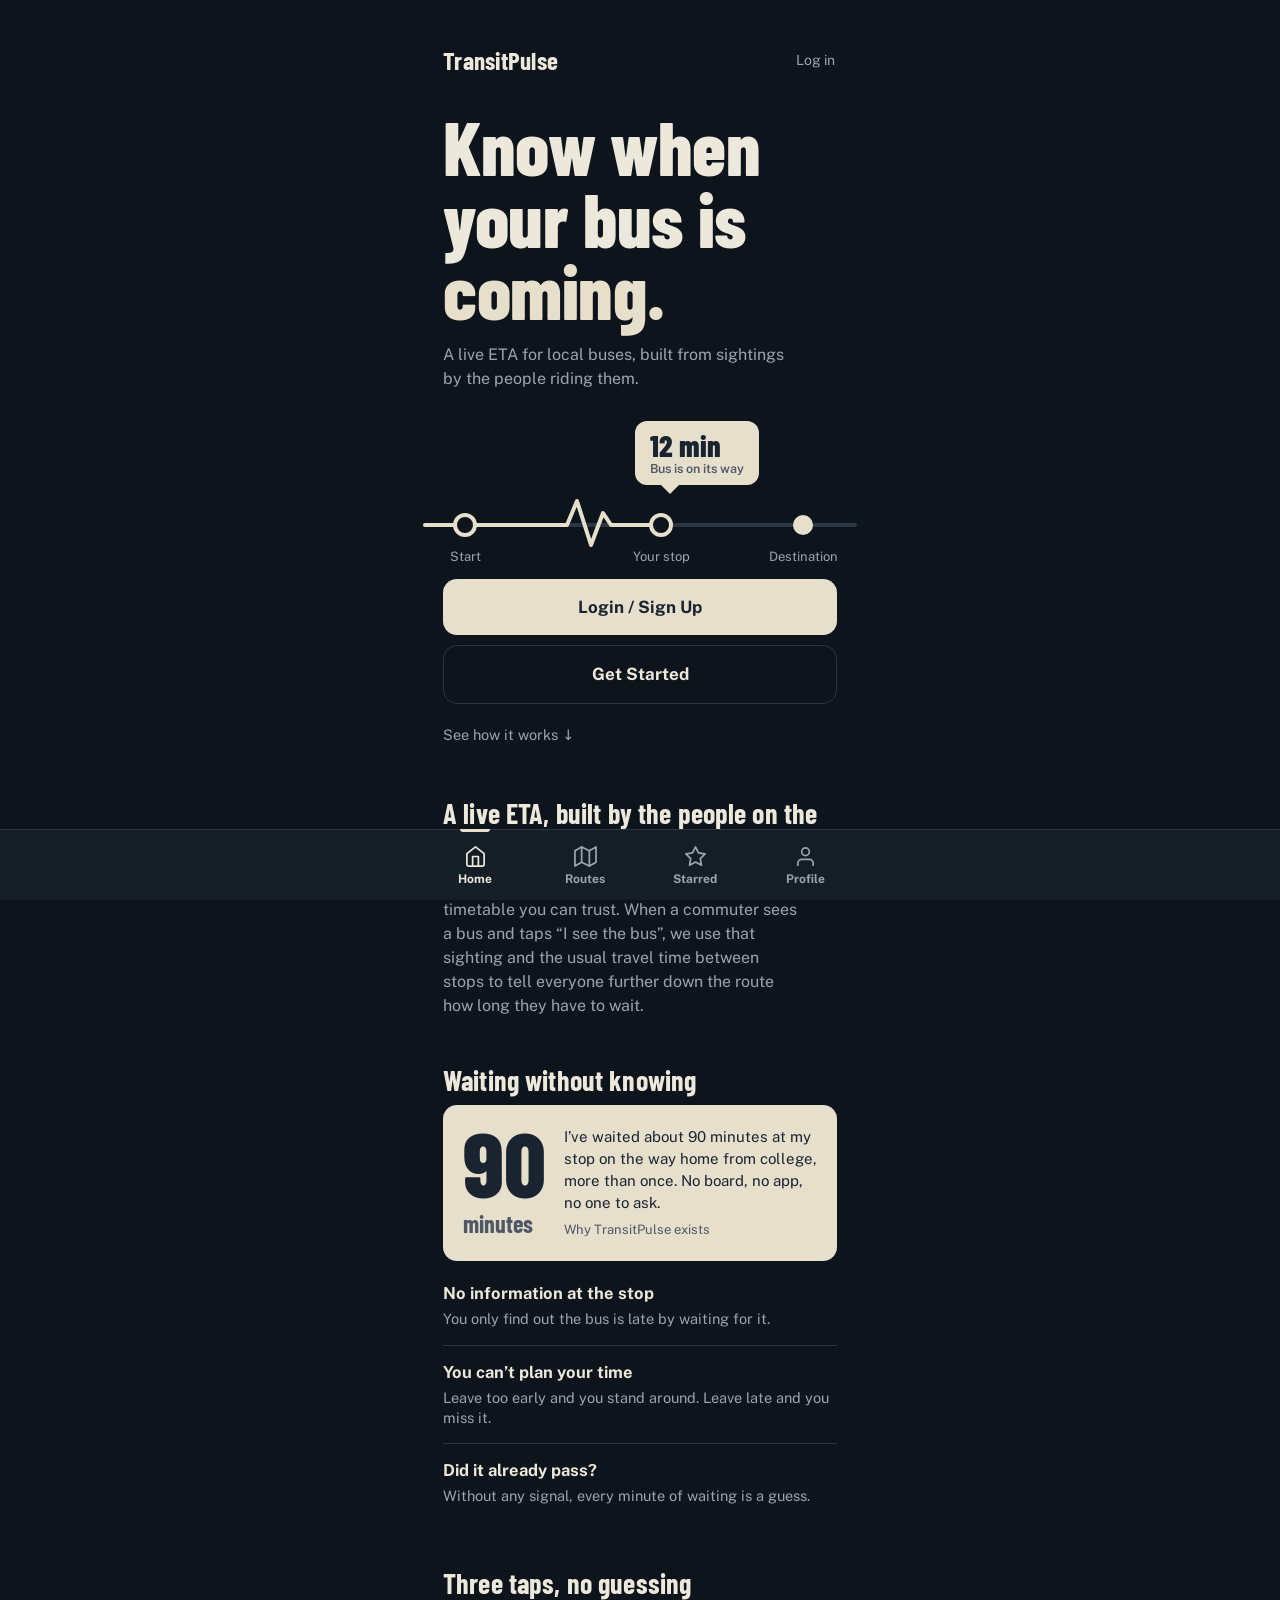
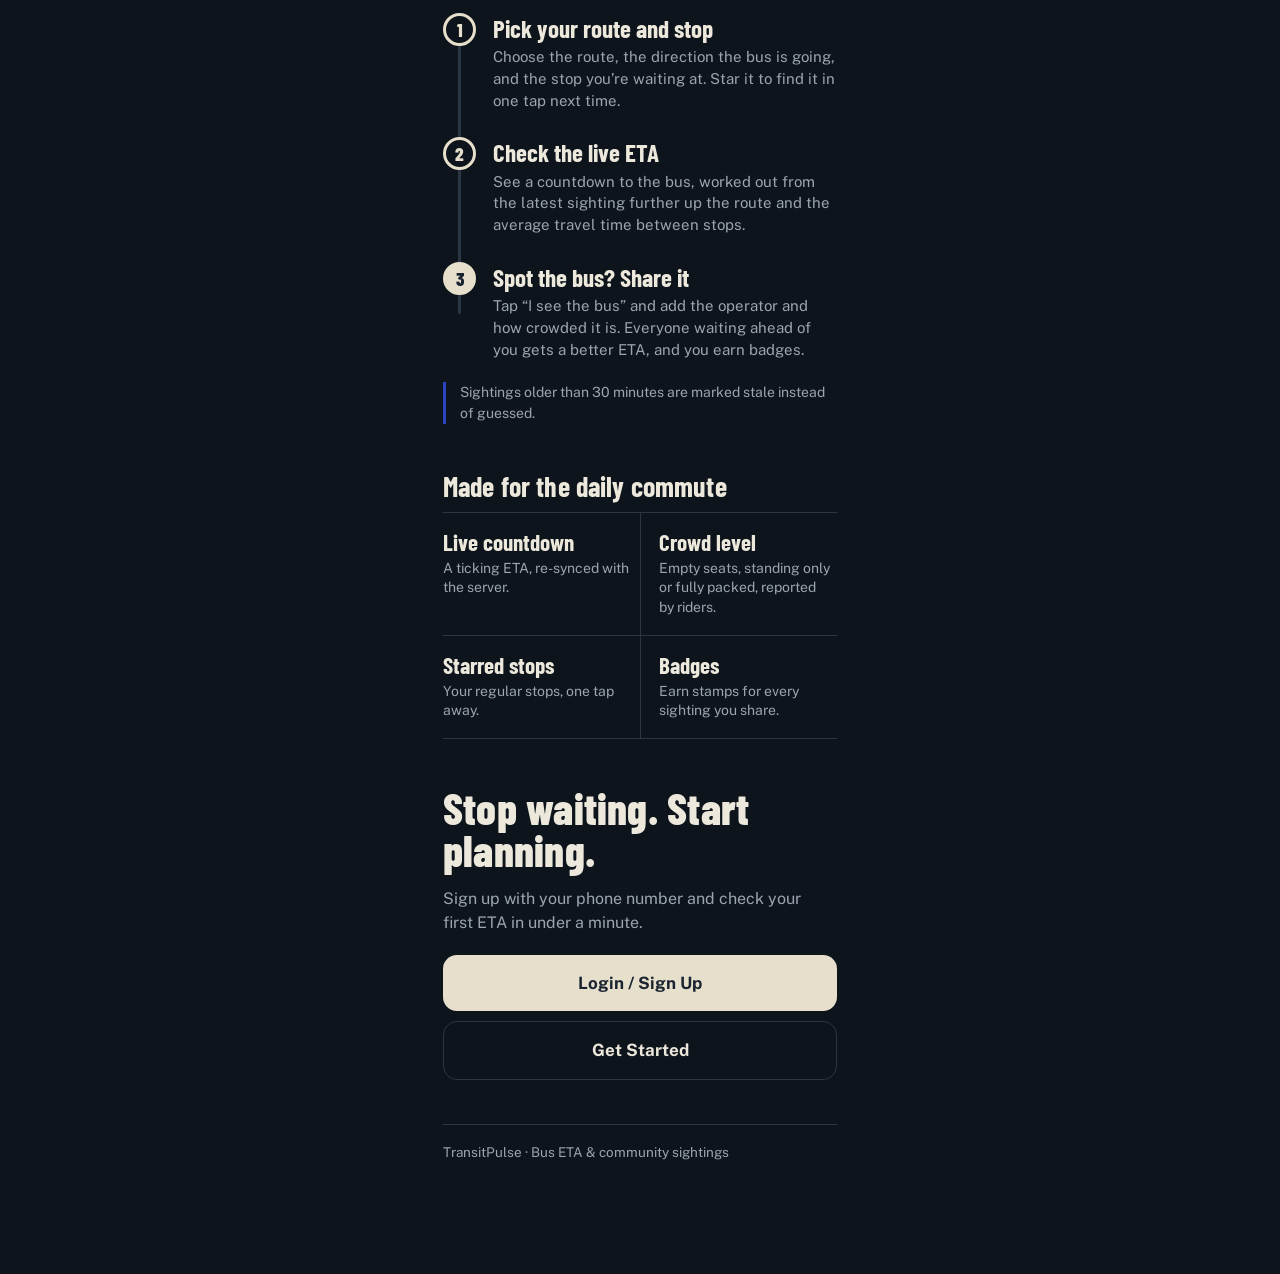
==== commit 92c40fbb: "fix: ETA after later sighting, readable cooldown button, clearer crowd labels" ====
--- a/frontend/index.html
+++ b/frontend/index.html
@@ -2,6 +2,15 @@
 <html lang="en">
 <head>
   <meta charset="UTF-8">
+  <script src="https://browser.sentry-cdn.com/8.38.0/bundle.min.js" crossorigin="anonymous"></script>
+  <script>
+    if (window.Sentry) {
+      Sentry.init({
+        dsn: "https://5900da1832d4c247e5f044781ce4d36b@o4512355430432768.ingest.us.sentry.io/4512355513794560",
+        tracesSampleRate: 0.1
+      });
+    }
+  </script>
   <meta name="viewport" content="width=device-width, initial-scale=1.0, viewport-fit=cover">
   <meta name="theme-color" content="#0e141b">
   <link rel="icon" type="image/svg+xml" href="icons/icon.svg">
@@ -10,13 +19,11 @@
   <title>TransitPulse — Your Bus, Your Time</title>
   <meta name="description" content="TransitPulse shows live bus ETAs powered by commuters sharing sightings, so you never wait at a stop in the dark again.">
   <link rel="stylesheet" href="style.css">
-  <!-- PWA Manifest & Meta Tags -->
-  <link rel="manifest" href="/manifest.webmanifest">
+    <link rel="manifest" href="/manifest.webmanifest">
   <meta name="theme-color" content="#0e141b">
   <meta name="apple-mobile-web-app-capable" content="yes">
   <meta name="apple-mobile-web-app-status-bar-style" content="black-translucent">
 
-<!-- Register Service Worker -->
   <script>
   if ('serviceWorker' in navigator) {
     window.addEventListener('load', () => {
@@ -120,7 +127,7 @@
       <h2 id="feat-title">Made for the daily commute</h2>
       <div class="feature-grid">
         <div class="feature"><strong>Live countdown</strong><p>A ticking ETA, re-synced with the server.</p></div>
-        <div class="feature"><strong>Crowd level</strong><p>Empty, moderate or packed, reported by riders.</p></div>
+        <div class="feature"><strong>Crowd level</strong><p>Empty seats, standing only or fully packed, reported by riders.</p></div>
         <div class="feature"><strong>Starred stops</strong><p>Your regular stops, one tap away.</p></div>
         <div class="feature"><strong>Badges</strong><p>Earn stamps for every sighting you share.</p></div>
       </div>
--- a/frontend/style.css
+++ b/frontend/style.css
@@ -1,26 +1,21 @@
-/* TransitPulse: commuter-pass design system
-   Slate road at night, thermal-paper surfaces, one accent (rubber-stamp ink).
-   Type: Barlow Condensed (road-sign display) + Public Sans (text). Both self-hosted. */
-
 @font-face { font-family: "Barlow Condensed"; font-weight: 600; font-display: swap; src: url("fonts/barlow-condensed-latin-600-normal.woff2") format("woff2"); }
 @font-face { font-family: "Barlow Condensed"; font-weight: 700; font-display: swap; src: url("fonts/barlow-condensed-latin-700-normal.woff2") format("woff2"); }
 @font-face { font-family: "Barlow Condensed"; font-weight: 800; font-display: swap; src: url("fonts/barlow-condensed-latin-800-normal.woff2") format("woff2"); }
 @font-face { font-family: "Public Sans"; font-weight: 400; font-display: swap; src: url("fonts/public-sans-latin-400-normal.woff2") format("woff2"); }
 @font-face { font-family: "Public Sans"; font-weight: 600; font-display: swap; src: url("fonts/public-sans-latin-600-normal.woff2") format("woff2"); }
 @font-face { font-family: "Public Sans"; font-weight: 700; font-display: swap; src: url("fonts/public-sans-latin-700-normal.woff2") format("woff2"); }
-
 :root {
-  --slate: #0e141b;       /* the road at night: page */
-  --slate-2: #151d26;     /* raised plane: tab bar, inputs */
-  --rule: #2a3643;        /* 1px dividers */
+  --slate: #0e141b;       
+  --slate-2: #151d26;     
+  --rule: #2a3643;        
   --text: #ece8dc;
   --muted: #9aa5b1;
-  --paper: #e6dfcc;       /* thermal ticket paper */
+  --paper: #e6dfcc;       
   --paper-2: #d8cfb6;
-  --ink: #1a2330;         /* print on paper */
+  --ink: #1a2330;         
   --ink-soft: #4f5864;
-  --stamp: #2a45c4;       /* the one accent: rubber-stamp ink */
-  --stamp-lit: #8da0ff;   /* the same ink, lightened for use on slate */
+  --stamp: #2a45c4;       
+  --stamp-lit: #8da0ff;   
   --ok: #86b894;
   --mid: #e2ad4b;
   --bad: #e0826a;
@@ -28,12 +23,9 @@
   --body: "Public Sans", "Segoe UI", system-ui, -apple-system, sans-serif;
   --ease: 150ms ease;
 }
-
 *, *::before, *::after { box-sizing: border-box; }
 * { margin: 0; padding: 0; }
-
 html { background: var(--slate); color-scheme: dark; -webkit-text-size-adjust: 100%; }
-
 body {
   min-height: 100vh;
   font-family: var(--body);
@@ -44,19 +36,14 @@
   -webkit-font-smoothing: antialiased;
   -webkit-tap-highlight-color: transparent;
 }
-
 a { color: inherit; text-decoration: none; }
 button { font: inherit; color: inherit; background: none; border: 0; cursor: pointer; }
 button:disabled { cursor: default; }
 input { font: inherit; color: inherit; }
 ul, ol { list-style: none; }
 img, svg { display: block; max-width: 100%; }
-
 :focus-visible { outline: 2px solid var(--paper); outline-offset: 3px; border-radius: 6px; }
-
 .is-hidden { display: none !important; }
-
-/* ---------- layout ---------- */
 .mobile-shell {
   width: 100%;
   max-width: 430px;
@@ -64,15 +51,11 @@
   padding: max(18px, calc(env(safe-area-inset-top, 0px) + 12px)) 18px 56px;
 }
 body.has-bottom-nav .mobile-shell { padding-bottom: calc(112px + env(safe-area-inset-bottom, 0px)); }
-
 h1, h2, h3 { font-family: var(--display); }
 h1 { font-weight: 800; line-height: .95; letter-spacing: -.005em; }
 h2 { font-weight: 700; font-size: 28px; line-height: 1.05; letter-spacing: .005em; }
 h3 { font-weight: 700; }
-
 .eyebrow { color: var(--muted); font-size: 14px; }
-
-/* ---------- top bar ---------- */
 .top-bar { display: flex; align-items: center; justify-content: space-between; min-height: 40px; margin-bottom: 18px; }
 .brand-mini { font-family: var(--display); font-weight: 700; font-size: 25px; letter-spacing: .01em; color: var(--text); }
 .brand-mini span { color: inherit; }
@@ -93,17 +76,12 @@
   color: var(--muted); font-size: 14.5px; transition: color var(--ease);
 }
 .back-link:hover { color: var(--text); }
-
-/* ---------- headings blocks ---------- */
 .welcome-block { padding-top: 6px; }
 .welcome-block h1 { font-size: 54px; overflow-wrap: anywhere; }
 .welcome-block p { margin-top: 10px; color: var(--muted); font-size: 15.5px; }
 .welcome-block .eyebrow { display: none; }
-
 .route-heading-row { display: flex; align-items: baseline; justify-content: space-between; gap: 12px; margin: 34px 0 6px; }
 .section-subtitle { color: var(--muted); font-size: 14px; }
-
-/* ---------- buttons ---------- */
 .wide-button, .action-button, .link-button {
   display: block; width: 100%;
   padding: 16px; border-radius: 14px;
@@ -119,21 +97,16 @@
 .link-button { margin-top: 20px; }
 .text-button { color: var(--text); font-weight: 700; font-size: 15px; padding: 8px 0; white-space: nowrap; transition: opacity var(--ease); }
 .text-button:hover { opacity: .75; }
-
-/* ---------- state + message boxes ---------- */
 .state-card { display: flex; gap: 14px; align-items: flex-start; padding: 20px 0; border-top: 1px solid var(--rule); border-bottom: 1px solid var(--rule); margin-top: 8px; }
 .state-card strong { display: block; font-size: 16.5px; }
 .state-card p { margin-top: 3px; color: var(--muted); font-size: 14.5px; }
 .state-icon { flex: 0 0 auto; width: 34px; height: 34px; border-radius: 50%; border: 2px dashed var(--rule); display: grid; place-items: center; color: var(--muted); font-size: 16px; }
 .loading-dot { flex: 0 0 auto; width: 14px; height: 14px; margin: 4px 10px 0 0; border-radius: 50%; background: var(--paper); animation: tpPulse 1.1s ease-in-out infinite; }
 @keyframes tpPulse { 0%, 100% { opacity: .35; transform: scale(.8); } 50% { opacity: 1; transform: scale(1.1); } }
-
 .message-box { margin-top: 14px; padding: 12px 14px; border-radius: 12px; font-size: 14.5px; line-height: 1.4; border: 1.5px solid var(--rule); color: var(--text); }
 .message-error { border-color: var(--bad); color: #f1b4a5; }
 .message-success { border-color: var(--ok); color: #b5d9c0; }
 .message-warning { border-color: var(--mid); color: #efcf8e; }
-
-/* ---------- route list (routes page) ---------- */
 .routes-list { border-top: 1px solid var(--rule); }
 .route-card {
   display: grid; grid-template-columns: 44px 1fr 22px; gap: 14px; align-items: center;
@@ -151,8 +124,6 @@
 .route-card-content p { margin-top: 6px; color: var(--muted); font-size: 14.5px; }
 .route-card-arrow { color: var(--muted); font-size: 20px; transition: transform var(--ease), color var(--ease); }
 .route-card:hover .route-card-arrow { transform: translateX(3px); color: var(--text); }
-
-/* ---------- starred stops ---------- */
 .starred-section { margin-top: 30px; }
 .starred-section .route-heading-row { margin-top: 0; }
 .starred-list { display: flex; flex-direction: column; gap: 12px; }
@@ -178,7 +149,6 @@
 .fav-card-link strong { display: block; font-family: var(--display); font-weight: 800; font-size: 27px; line-height: 1.02; overflow-wrap: anywhere; }
 .fav-card-link small { display: block; margin-top: 7px; padding-top: 9px; border-top: 2px dashed rgba(26, 35, 48, .28); color: var(--ink-soft); font-size: 13.5px; line-height: 1.35; }
 .fav-card .star-button { position: absolute; top: 8px; right: 10px; color: var(--stamp); }
-
 .star-button {
   width: 40px; height: 40px; border-radius: 10px;
   display: grid; place-items: center;
@@ -189,14 +159,11 @@
 .star-button:active { transform: scale(.92); }
 .star-button.is-starred { color: var(--mid); }
 .fav-card .star-button:hover { background: rgba(26, 35, 48, .08); }
-
-/* ---------- stops page ---------- */
 .route-header { display: flex; align-items: flex-start; justify-content: space-between; gap: 12px; padding-top: 4px; }
 .route-header h1 { font-size: 46px; overflow-wrap: anywhere; }
 .route-header p { margin-top: 10px; color: var(--muted); font-size: 15.5px; }
 .route-header .eyebrow { display: none; }
 .route-badge { display: none; }
-
 .surface-card { margin-top: 22px; }
 .section-label { font-size: 14.5px; font-weight: 600; color: var(--muted); margin-bottom: 10px; }
 .direction-row { display: flex; gap: 8px; flex-wrap: wrap; }
@@ -209,14 +176,12 @@
 .direction-button:hover { border-color: var(--muted); }
 .direction-button:active { transform: translateY(1px); }
 .direction-button.is-active { background: var(--paper); border-color: var(--paper); color: var(--ink); }
-
 .stops-section { margin-top: 36px; }
 .route-section-head { margin-bottom: 12px; }
 .stops-list { position: relative; }
 .stops-list::before {
   content: ""; position: absolute; left: 11px; top: 30px; bottom: 30px; width: 3px; border-radius: 2px; background: var(--rule);
 }
-
 .stop-card { position: relative; border-bottom: 1px solid var(--rule); }
 .stop-card:last-child { border-bottom: 0; }
 .stop-select-button {
@@ -238,7 +203,6 @@
 .stop-card > .star-button { position: absolute; top: 9px; right: 0; }
 .stop-card.is-selected .stop-indicator { background: var(--paper); border-color: var(--paper); }
 .stop-card.is-selected .stop-chevron { transform: rotate(90deg); color: var(--text); }
-
 .stop-details { margin: 0 0 18px 40px; padding: 18px 18px 16px; background: var(--paper); color: var(--ink); border-radius: 14px; }
 .stop-card > .star-button { z-index: 2; }
 .eta-panel { display: flex; align-items: flex-end; justify-content: space-between; gap: 12px; padding-bottom: 14px; border-bottom: 2px dashed rgba(26, 35, 48, .28); }
@@ -255,7 +219,6 @@
 .eta-meta-success { color: #1f6b3a; font-weight: 600; }
 .eta-meta-warning { color: #8a5a00; font-weight: 600; }
 .eta-meta-error { color: #a3361f; font-weight: 600; }
-
 .stop-actions { display: grid; gap: 10px; margin-top: 16px; }
 .stop-details .wide-button { padding: 14px; font-size: 16px; border-radius: 12px; }
 .stop-details .wide-button-primary { background: var(--ink); color: var(--paper); }
@@ -264,14 +227,13 @@
 .stop-details .wide-button-secondary:hover:not(:disabled) { background: rgba(26, 35, 48, .08); border-color: var(--ink); }
 .stop-details .wide-button.is-success { background: #1f6b3a; border-color: #1f6b3a; color: #fff; }
 .stop-details .wide-button.is-warning { border-color: #8a5a00; color: #8a5a00; }
-
+.stop-details .wide-button.is-cooldown:disabled { opacity: 1; background: rgba(26, 35, 48, .07); border-color: rgba(26, 35, 48, .3); color: var(--ink); font-variant-numeric: tabular-nums; }
 #sighting-picker { padding-top: 14px; border-top: 2px dashed rgba(26, 35, 48, .28); }
 #sighting-picker .section-label { color: var(--ink-soft); margin-bottom: 0; }
-#sighting-picker .direction-button { color: var(--ink); border-color: rgba(26, 35, 48, .35); }
+#sighting-picker > div:not(.section-label) { flex-wrap: wrap; }
+#sighting-picker .direction-button { flex: 1 1 auto; min-width: max-content; padding: 12px 14px; color: var(--ink); border-color: rgba(26, 35, 48, .35); }
 #sighting-picker .direction-button:hover { border-color: var(--ink); }
 #sighting-picker .direction-button.is-active { background: var(--ink); border-color: var(--ink); color: var(--paper); }
-
-/* ---------- forms (register) ---------- */
 .form-hero { padding-top: 4px; }
 .form-hero h1 { font-size: 50px; }
 .form-hero p { margin-top: 12px; color: var(--muted); font-size: 15.5px; max-width: 34ch; }
@@ -297,8 +259,6 @@
 .returning-card { display: flex; align-items: center; justify-content: space-between; gap: 14px; margin-top: 32px; padding: 16px 0; border-top: 1px solid var(--rule); }
 .returning-title { font-weight: 700; font-size: 15.5px; }
 .returning-copy { margin-top: 2px; color: var(--muted); font-size: 14px; }
-
-/* ---------- bottom tab bar ---------- */
 .bottom-nav {
   position: fixed; left: 0; right: 0; bottom: 0; z-index: 20;
   display: flex; justify-content: center;
@@ -315,8 +275,6 @@
 .bottom-nav-item:hover { color: var(--text); }
 .bottom-nav-item.is-active { color: var(--text); }
 .bottom-nav-item.is-active::before { content: ""; position: absolute; top: -7px; left: 50%; width: 30px; height: 3px; margin-left: -15px; border-radius: 0 0 3px 3px; background: var(--paper); }
-
-/* ---------- home ---------- */
 .home-hero { padding-top: 10px; }
 .home-hero .brand-mini { margin-bottom: 0; }
 .home-hero h1 { font-size: 76px; margin-top: 30px; }
@@ -336,7 +294,6 @@
 .landing-message:empty { display: none; }
 .scroll-hint { display: inline-block; margin-top: 14px; padding: 6px 0; color: var(--muted); font-size: 14.5px; transition: color var(--ease); }
 .scroll-hint:hover { color: var(--text); }
-
 .home-section { margin-top: 48px; }
 .home-section > .eyebrow { display: none; }
 .home-section h2 { margin-bottom: 10px; }
@@ -354,7 +311,6 @@
 .pain-list strong { display: block; font-size: 16.5px; }
 .pain-list p { margin-top: 3px; font-size: 14.5px; color: var(--muted); line-height: 1.4; }
 .compare-card { display: none; }
-
 .steps { position: relative; margin-top: 14px; }
 .steps::before { content: ""; position: absolute; left: 15px; top: 20px; bottom: 46px; width: 3px; border-radius: 2px; background: var(--rule); }
 .step { position: relative; display: grid; grid-template-columns: 34px 1fr; gap: 16px; padding-bottom: 26px; }
@@ -364,7 +320,6 @@
 .step h3 { font-size: 25px; line-height: 1.05; margin-top: 2px; }
 .step p { margin-top: 5px; font-size: 15px; color: var(--muted); line-height: 1.45; }
 .home-note { margin-top: 22px; padding-left: 14px; border-left: 3px solid var(--stamp); font-size: 14px; color: var(--muted); line-height: 1.5; }
-
 .feature-grid { display: grid; grid-template-columns: 1fr 1fr; margin-top: 8px; border-top: 1px solid var(--rule); }
 .feature { padding: 17px 4px 17px 0; border-bottom: 1px solid var(--rule); }
 .feature:nth-child(even) { padding-left: 18px; border-left: 1px solid var(--rule); }
@@ -373,8 +328,6 @@
 .home-cta h2 { font-size: 44px; font-weight: 800; line-height: .95; margin-bottom: 14px; }
 .home-cta .landing-actions { margin-top: 20px; }
 .landing-footer { margin-top: 44px; padding-top: 18px; border-top: 1px solid var(--rule); color: var(--muted); font-size: 13.5px; }
-
-/* ---------- profile: commuter pass ---------- */
 .pass { position: relative; background: var(--paper); color: var(--ink); border-radius: 16px; overflow: hidden; }
 .pass-slot { width: 46px; height: 9px; border-radius: 9px; background: var(--slate); margin: 12px auto 0; box-shadow: inset 0 1px 2px rgba(0, 0, 0, .55); }
 .pass-id { display: flex; gap: 16px; padding: 16px 18px 18px; }
@@ -412,11 +365,8 @@
 .hero-last.is-empty { align-items: flex-start; }
 .hero-last-cta { display: inline-block; margin-top: 8px; padding: 9px 16px; border-radius: 10px; background: var(--ink); color: var(--paper); font-weight: 700; font-size: 14px; transition: background var(--ease); }
 .hero-last-cta:hover { background: #26334a; }
-
 .profile-section { margin-top: 36px; }
 .profile-section .route-heading-row { margin-top: 0; margin-bottom: 12px; }
-
-/* punch card */
 .punch { display: flex; gap: 20px; align-items: center; background: var(--paper); color: var(--ink); border-radius: 14px; padding: 18px 20px; }
 .holes { flex: 0 0 auto; display: grid; gap: 9px; }
 .hole { width: 23px; height: 23px; border-radius: 50%; }
@@ -427,8 +377,6 @@
 .punch-text p { margin-top: 8px; font-size: 14px; color: var(--ink-soft); line-height: 1.35; max-width: 190px; }
 .punch-text .punch-left { color: var(--ink); font-weight: 700; font-size: 16px; }
 .punch-text .punch-desc { margin-top: 3px; }
-
-/* stamp sheet */
 .badge-grid { background: var(--paper); color: var(--ink); border-radius: 14px; display: grid; grid-template-columns: repeat(3, 1fr); padding: 10px 6px 8px; }
 .badge-tile { display: flex; flex-direction: column; align-items: center; gap: 6px; padding: 14px 4px 12px; border-radius: 10px; text-align: center; transition: background var(--ease); }
 .badge-tile:hover { background: rgba(26, 35, 48, .06); }
@@ -438,8 +386,6 @@
 .badge-tile.is-earned .stampsvg, .earned-stamp { color: var(--stamp); mix-blend-mode: multiply; }
 .badge-tile.is-locked .stampsvg { color: rgba(26, 35, 48, .34); }
 .badge-tile.is-locked strong { color: var(--ink-soft); }
-
-/* route-line sightings */
 .recent-list { position: relative; margin-top: 2px; }
 .recent-list::before { content: ""; position: absolute; left: 11px; top: 14px; bottom: 14px; width: 3px; border-radius: 2px; background: var(--rule); }
 .recent-item { position: relative; display: grid; grid-template-columns: 26px 1fr auto; gap: 14px; align-items: start; padding: 11px 0; }
@@ -457,8 +403,6 @@
 .recent-toggle:hover { border-color: var(--muted); }
 .profile-section .link-button { margin-top: 26px; background: var(--paper); color: var(--ink); }
 .profile-section .link-button:hover { background: #efe9d8; }
-
-/* badge detail: paper slip rising from the bottom */
 .badge-sheet { position: fixed; inset: 0; z-index: 50; display: flex; align-items: flex-end; justify-content: center; background: rgba(6, 9, 13, .74); opacity: 0; transition: opacity 200ms ease; }
 .badge-sheet.is-open { opacity: 1; }
 .badge-sheet-card { width: 100%; max-width: 430px; padding: 14px 22px calc(26px + env(safe-area-inset-bottom, 0px)); background: var(--paper); color: var(--ink); border-radius: 22px 22px 0 0; text-align: center; transform: translateY(24px); transition: transform 200ms ease; }
@@ -472,8 +416,6 @@
 .sheet-status { margin-top: 10px; font-weight: 700; font-size: 15px; }
 .sheet-close { display: block; width: 100%; margin-top: 18px; padding: 14px; border: 2px solid var(--ink); border-radius: 13px; font-weight: 700; font-size: 16px; color: var(--ink); transition: background var(--ease); }
 .sheet-close:hover { background: rgba(26, 35, 48, .08); }
-
-/* ---------- thank-you ticket (after sharing a sighting) ---------- */
 .thanks-toast { position: fixed; inset: 0; z-index: 60; display: grid; place-items: center; padding: 20px; background: rgba(6, 9, 13, .74); opacity: 0; transition: opacity 220ms ease; }
 .thanks-toast.is-visible { opacity: 1; }
 .thanks-card { position: relative; width: min(340px, 100%); padding: 26px 22px 20px; background: var(--paper); color: var(--ink); border-radius: 18px; text-align: center; cursor: pointer; transform: translateY(14px) scale(.98); transition: transform 240ms ease; }
@@ -491,8 +433,10 @@
 .thanks-badge-row .stampsvg { width: 70px; height: 70px; }
 .thanks-badges-link { display: block; margin-top: 16px; padding: 14px; border-radius: 12px; background: var(--ink); color: var(--paper); font-weight: 700; font-size: 16px; transition: background var(--ease); }
 .thanks-badges-link:hover { background: #26334a; }
-
-/* ---------- motion + small screens ---------- */
+@media (max-width: 380px) {
+  .stop-details { margin-left: 0; padding: 16px 14px 14px; }
+  #sighting-picker .direction-button { padding: 12px 8px; }
+}
 @media (max-width: 360px) {
   .home-hero h1 { font-size: 64px; }
   .welcome-block h1 { font-size: 46px; }
@@ -511,3 +455,139 @@
   .thanks-check svg { stroke-dashoffset: 0; }
 }
 .profile-meta { white-space: pre-line; }
+.privacy-consent-text {
+  font-size: 13px;
+  color: var(--muted);
+  line-height: 1.4;
+  margin-top: 14px;
+  margin-bottom: 4px;
+}
+.feedback-section {
+  margin-top: 32px;
+}
+.feedback-card {
+  padding: 20px;
+  background: var(--slate-2);
+  border: 1px solid var(--rule);
+  border-radius: 14px;
+  display: flex;
+  flex-direction: column;
+  gap: 16px;
+}
+.feedback-desc {
+  font-size: 14px;
+  color: var(--muted);
+  line-height: 1.45;
+}
+.feedback-form {
+  display: flex;
+  flex-direction: column;
+  gap: 14px;
+  width: 100%;
+}
+.feedback-field {
+  display: flex;
+  flex-direction: column;
+  gap: 6px;
+  width: 100%;
+}
+.feedback-label {
+  display: block;
+  font-size: 12px;
+  font-weight: 700;
+  letter-spacing: 0.05em;
+  text-transform: uppercase;
+  color: var(--muted);
+}
+.select-wrapper {
+  position: relative;
+  width: 100%;
+  display: flex;
+  align-items: center;
+}
+.feedback-select {
+  display: block;
+  width: 100%;
+  padding: 13px 38px 13px 14px;
+  background: var(--slate);
+  border: 1.5px solid var(--rule);
+  border-radius: 12px;
+  color: var(--text);
+  font-family: var(--body);
+  font-size: 15px;
+  font-weight: 500;
+  appearance: none;
+  -webkit-appearance: none;
+  -moz-appearance: none;
+  cursor: pointer;
+  transition: border-color var(--ease), background var(--ease);
+}
+.feedback-select option {
+  background: var(--slate-2);
+  color: var(--text);
+}
+.feedback-select:hover {
+  border-color: var(--muted);
+}
+.feedback-select:focus {
+  outline: none;
+  border-color: var(--paper);
+  background: #19232e;
+}
+.select-arrow {
+  position: absolute;
+  right: 14px;
+  pointer-events: none;
+  color: var(--muted);
+  font-size: 12px;
+  line-height: 1;
+}
+.feedback-textarea {
+  display: block;
+  width: 100%;
+  min-height: 96px;
+  padding: 13px 14px;
+  background: var(--slate);
+  border: 1.5px solid var(--rule);
+  border-radius: 12px;
+  color: var(--text);
+  font-family: var(--body);
+  font-size: 15px;
+  line-height: 1.45;
+  resize: vertical;
+  transition: border-color var(--ease), background var(--ease);
+}
+.feedback-textarea::placeholder {
+  color: #6a7685;
+}
+.feedback-textarea:hover {
+  border-color: var(--muted);
+}
+.feedback-textarea:focus {
+  outline: none;
+  border-color: var(--paper);
+  background: #19232e;
+}
+.feedback-btn {
+  display: block;
+  width: 100%;
+  padding: 14px;
+  font-size: 16px;
+  font-weight: 700;
+  border-radius: 12px;
+  text-align: center;
+  cursor: pointer;
+}
+.feedback-link-wrap {
+  text-align: center;
+  margin: 28px 0 16px;
+}
+.subtle-feedback-link {
+  font-size: 13px;
+  color: var(--muted);
+  text-decoration: underline;
+  text-underline-offset: 3px;
+}
+.subtle-feedback-link:hover {
+  color: var(--text);
+}
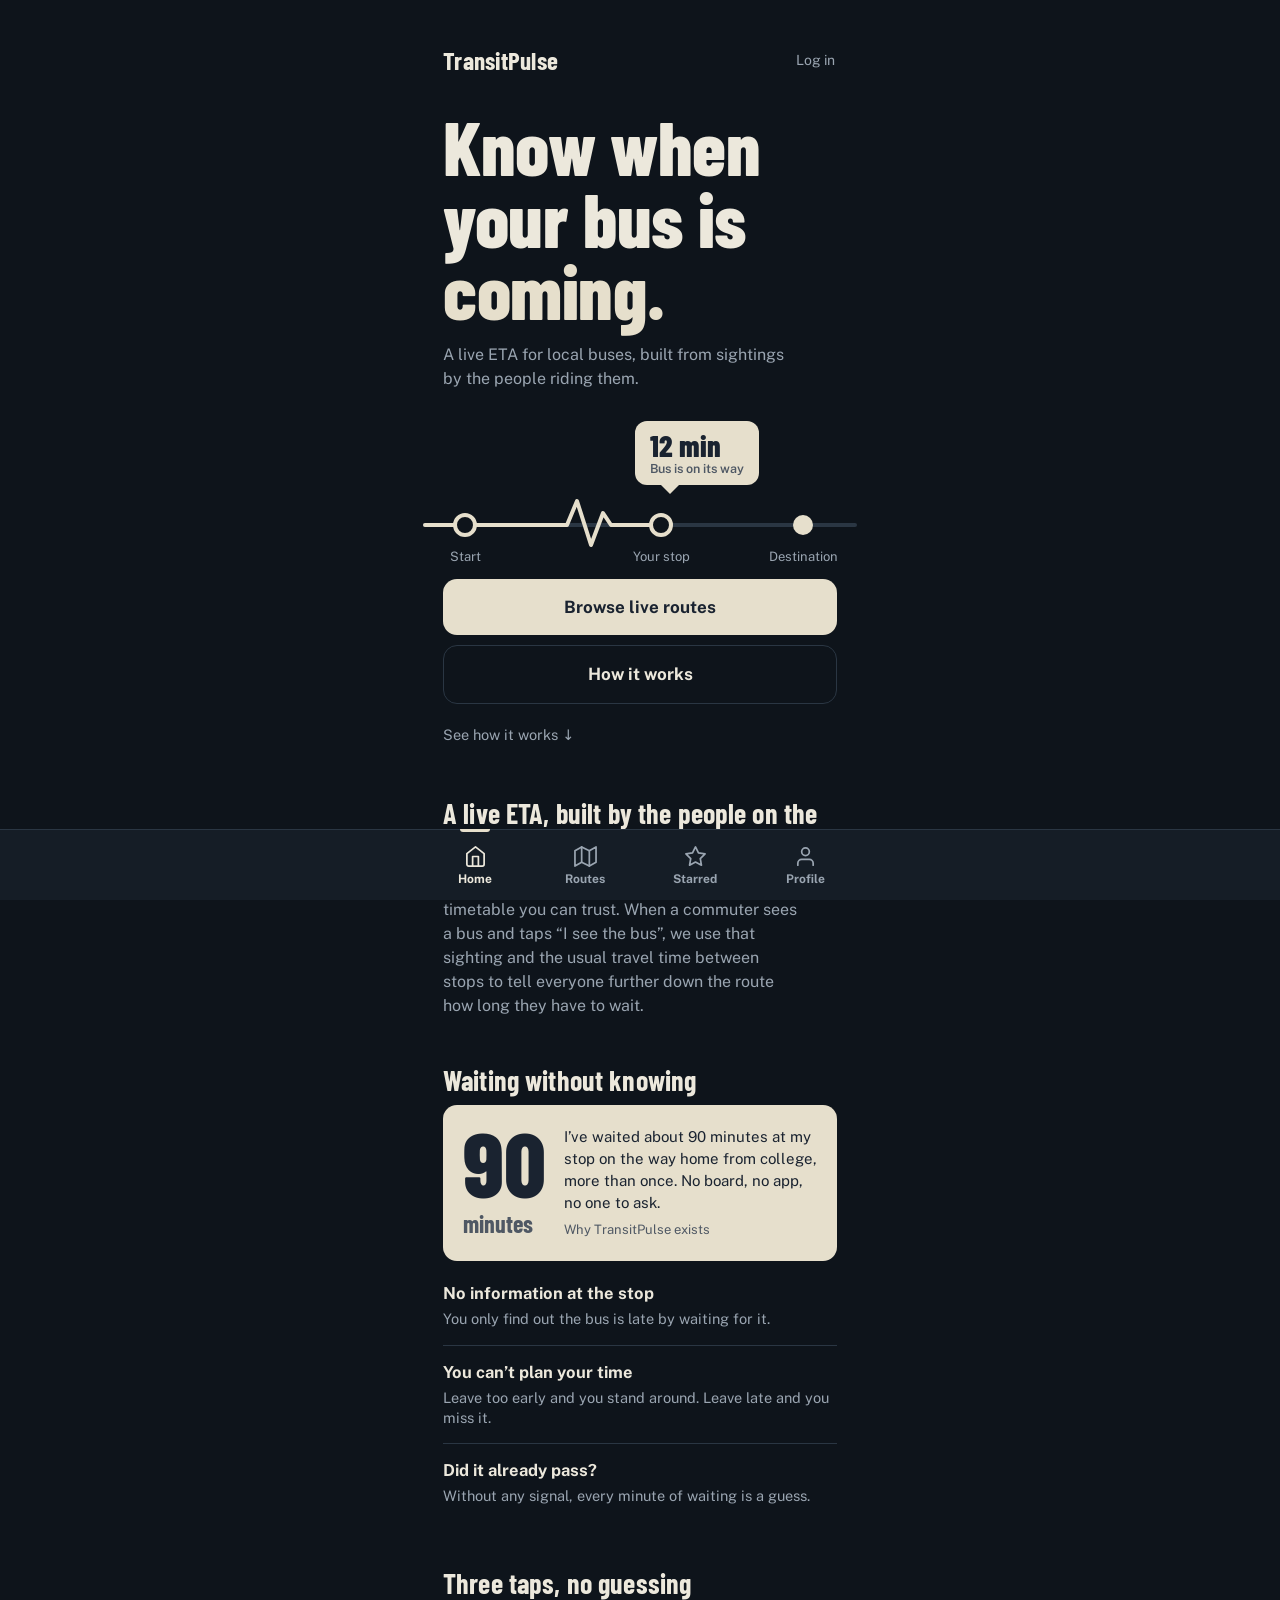
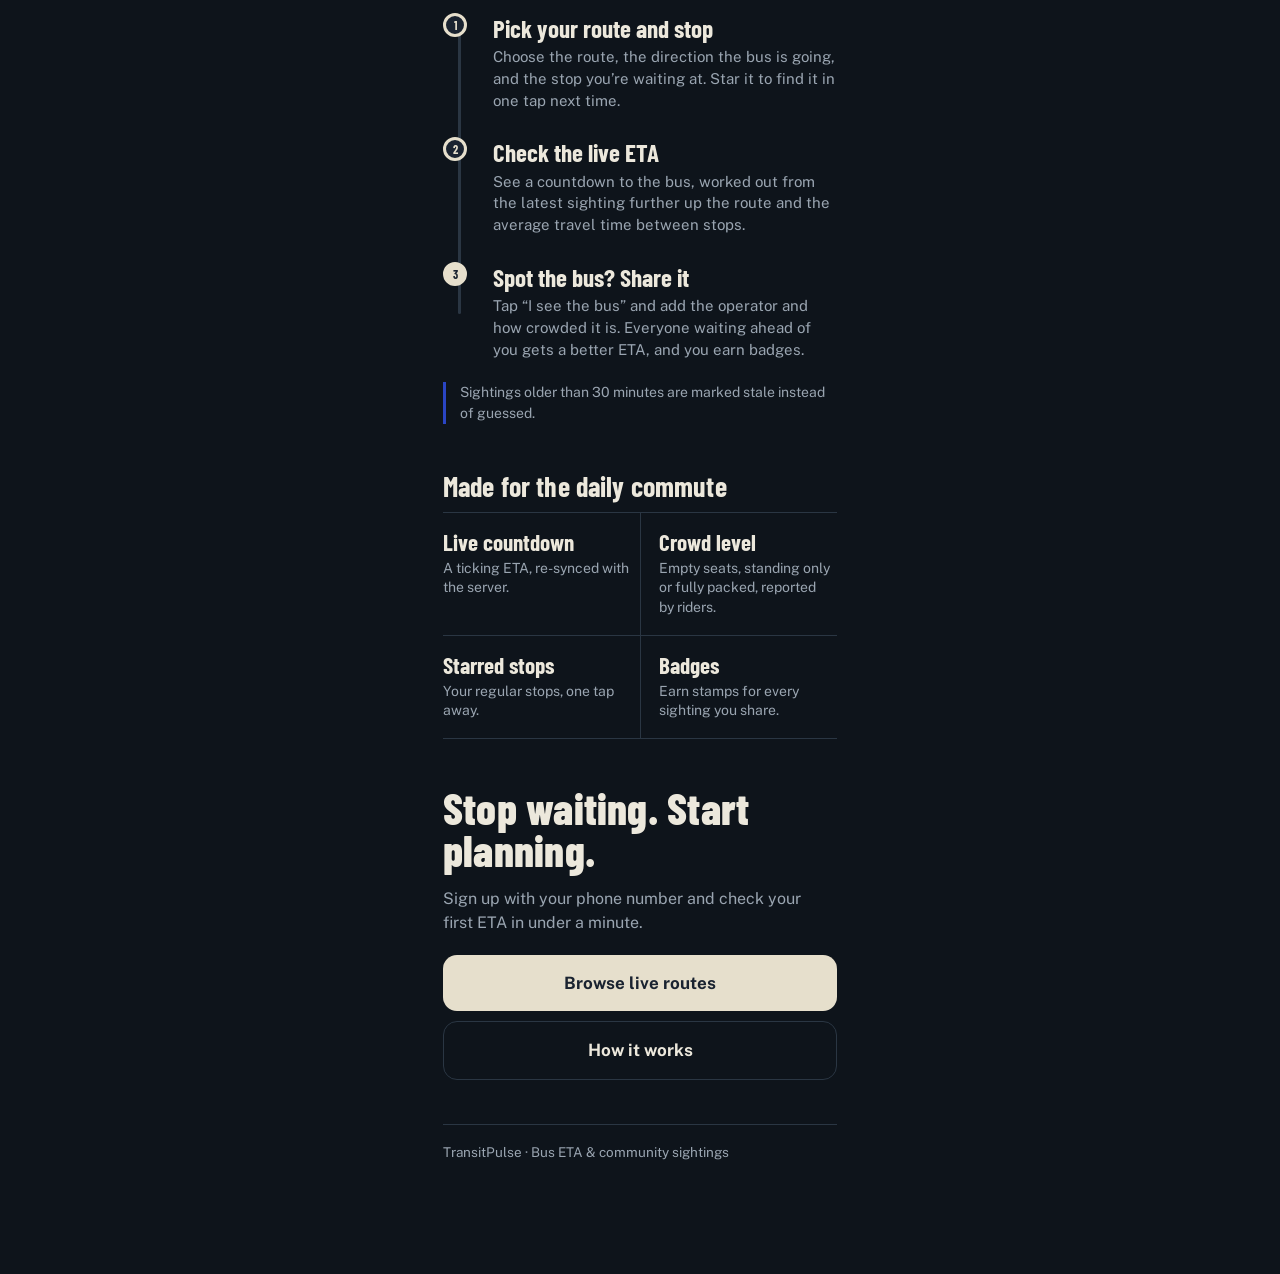
==== commit af4b6776: "Add ping endpoint, preload fonts, defer scripts, and bump sw to v13" ====
--- a/frontend/index.html
+++ b/frontend/index.html
@@ -2,14 +2,20 @@
 <html lang="en">
 <head>
   <meta charset="UTF-8">
-  <script src="https://browser.sentry-cdn.com/8.38.0/bundle.min.js" crossorigin="anonymous"></script>
+  <link rel="preload" href="fonts/barlow-condensed-latin-700-normal.woff2" as="font" type="font/woff2" crossorigin>
+  <link rel="preload" href="fonts/barlow-condensed-latin-800-normal.woff2" as="font" type="font/woff2" crossorigin>
+  <link rel="preload" href="fonts/public-sans-latin-400-normal.woff2" as="font" type="font/woff2" crossorigin>
+  <link rel="preload" href="fonts/public-sans-latin-600-normal.woff2" as="font" type="font/woff2" crossorigin>
+  <script src="https://browser.sentry-cdn.com/8.38.0/bundle.min.js" crossorigin="anonymous" defer></script>
   <script>
-    if (window.Sentry) {
-      Sentry.init({
-        dsn: "https://5900da1832d4c247e5f044781ce4d36b@o4512355430432768.ingest.us.sentry.io/4512355513794560",
-        tracesSampleRate: 0.1
-      });
-    }
+    window.addEventListener('DOMContentLoaded', function () {
+      if (window.Sentry) {
+        Sentry.init({
+          dsn: "https://5900da1832d4c247e5f044781ce4d36b@o4512355430432768.ingest.us.sentry.io/4512355513794560",
+          tracesSampleRate: 0.1
+        });
+      }
+    });
   </script>
   <meta name="viewport" content="width=device-width, initial-scale=1.0, viewport-fit=cover">
   <meta name="theme-color" content="#0e141b">
@@ -57,8 +63,8 @@
       </div>
 
       <div class="landing-actions" aria-label="Account actions">
-        <button class="action-button action-button-primary js-primary-cta" type="button">Login / Sign Up</button>
-        <a class="action-button action-button-secondary js-secondary-cta" href="register.html">Get Started</a>
+        <button class="action-button action-button-primary js-primary-cta" type="button">Browse live routes</button>
+        <a class="action-button action-button-secondary js-secondary-cta" href="#what-is">How it works</a>
       </div>
       <div class="landing-message" role="status" aria-live="polite"></div>
       <a class="scroll-hint" href="#what-is">See how it works ↓</a>
@@ -137,8 +143,8 @@
       <h2 id="cta-title">Stop waiting. Start planning.</h2>
       <p class="home-lead">Sign up with your phone number and check your first ETA in under a minute.</p>
       <div class="landing-actions" aria-label="Get started">
-        <button class="action-button action-button-primary js-primary-cta" type="button">Login / Sign Up</button>
-        <a class="action-button action-button-secondary js-secondary-cta" href="register.html">Get Started</a>
+        <button class="action-button action-button-primary js-primary-cta" type="button">Browse live routes</button>
+        <a class="action-button action-button-secondary js-secondary-cta" href="#what-is">How it works</a>
       </div>
       <div class="landing-message" role="status" aria-live="polite"></div>
     </section>
--- a/frontend/style.css
+++ b/frontend/style.css
@@ -591,3 +591,277 @@
 .subtle-feedback-link:hover {
   color: var(--text);
 }
+
+.auth-modal {
+  position: fixed;
+  inset: 0;
+  z-index: 60;
+  display: flex;
+  align-items: flex-end;
+  justify-content: center;
+  background: rgba(6, 9, 13, .74);
+  opacity: 0;
+  pointer-events: none;
+  transition: opacity 200ms ease;
+}
+.auth-modal.is-open {
+  opacity: 1;
+  pointer-events: auto;
+}
+.auth-modal-card {
+  width: 100%;
+  max-width: 430px;
+  padding: 20px 22px calc(28px + env(safe-area-inset-bottom, 0px));
+  background: var(--paper);
+  color: var(--ink);
+  border-radius: 22px 22px 0 0;
+  text-align: center;
+  transform: translateY(24px);
+  transition: transform 200ms ease;
+}
+.auth-modal.is-open .auth-modal-card {
+  transform: none;
+}
+.auth-modal-card .pass-slot {
+  margin: 0 auto 16px;
+}
+.auth-modal-badge-icon {
+  width: 58px;
+  height: 58px;
+  margin: 0 auto 12px;
+  border-radius: 50%;
+  border: 2px solid var(--stamp);
+  display: grid;
+  place-items: center;
+  color: var(--stamp);
+}
+.auth-modal-badge-icon svg {
+  width: 28px;
+  height: 28px;
+  fill: none;
+  stroke: currentColor;
+  stroke-width: 2.2;
+}
+.auth-modal-card h3 {
+  font-family: var(--display);
+  font-weight: 800;
+  font-size: 32px;
+  line-height: 1.05;
+}
+.auth-modal-copy {
+  margin-top: 8px;
+  font-size: 15.5px;
+  line-height: 1.45;
+  color: var(--ink-soft);
+}
+.auth-modal-actions {
+  display: flex;
+  flex-direction: column;
+  gap: 10px;
+  margin-top: 22px;
+}
+.auth-modal-actions .wide-button-primary {
+  background: var(--ink);
+  color: var(--paper);
+  border: none;
+}
+.auth-modal-actions .wide-button-primary:hover {
+  background: #2b384a;
+}
+.auth-modal-actions .wide-button-secondary {
+  border: 1.5px solid var(--ink);
+  color: var(--ink);
+  background: transparent;
+}
+.auth-modal-actions .wide-button-secondary:hover {
+  background: rgba(26, 35, 48, .08);
+}
+.top-bar-actions {
+  display: flex;
+  align-items: center;
+  gap: 10px;
+}
+.top-bar-poster-btn {
+  display: inline-flex;
+  align-items: center;
+  gap: 6px;
+  font-size: 13px;
+  font-weight: 700;
+  color: var(--text);
+  background: var(--slate-2);
+  border: 1px solid var(--rule);
+  padding: 6px 12px;
+  border-radius: 999px;
+  text-decoration: none;
+  transition: background var(--ease), border-color var(--ease), color var(--ease);
+}
+.top-bar-poster-btn:hover {
+  border-color: var(--paper);
+  color: var(--paper);
+}
+.poster-card {
+  position: relative;
+  background: var(--paper);
+  color: var(--ink);
+  border-radius: 20px;
+  padding: 24px 20px 22px;
+  text-align: center;
+  border: 2px solid var(--ink);
+  margin-top: 14px;
+}
+.poster-card .pass-slot {
+  width: 52px;
+  height: 6px;
+  background: rgba(26, 35, 48, 0.22);
+  border-radius: 3px;
+  margin: 0 auto 16px;
+}
+.poster-badge-row {
+  display: flex;
+  align-items: center;
+  justify-content: space-between;
+  gap: 10px;
+  margin-bottom: 12px;
+}
+.poster-tag {
+  display: inline-block;
+  padding: 4px 10px;
+  background: var(--ink);
+  color: var(--paper);
+  font-family: var(--display);
+  font-size: 13px;
+  font-weight: 700;
+  letter-spacing: 0.08em;
+  text-transform: uppercase;
+  border-radius: 4px;
+}
+.poster-station-id {
+  font-family: var(--body);
+  font-size: 12px;
+  font-weight: 600;
+  color: var(--ink-soft);
+  text-transform: uppercase;
+  letter-spacing: 0.06em;
+}
+.poster-title {
+  font-family: var(--display);
+  font-weight: 800;
+  font-size: 34px;
+  line-height: 1.05;
+  letter-spacing: -.005em;
+  color: var(--ink);
+  margin-top: 4px;
+}
+.poster-desc {
+  font-size: 14.5px;
+  line-height: 1.4;
+  color: var(--ink-soft);
+  margin-top: 6px;
+  max-width: 32ch;
+  margin-left: auto;
+  margin-right: auto;
+}
+.poster-divider {
+  border-top: 2px dashed rgba(26, 35, 48, 0.32);
+  margin: 18px 0;
+}
+.poster-qr-frame {
+  display: inline-flex;
+  padding: 14px;
+  background: #ffffff;
+  border: 2px solid var(--ink);
+  border-radius: 14px;
+  margin-bottom: 14px;
+}
+.poster-qr-frame img, .poster-qr-frame svg {
+  display: block;
+  width: 200px;
+  height: 200px;
+}
+.poster-steps {
+  display: grid;
+  grid-template-columns: repeat(3, 1fr);
+  gap: 8px;
+  margin: 12px 0 16px;
+  padding: 12px 8px;
+  background: rgba(26, 35, 48, 0.05);
+  border-radius: 10px;
+  border: 1px solid rgba(26, 35, 48, 0.15);
+}
+.poster-step {
+  display: flex;
+  flex-direction: column;
+  align-items: center;
+  gap: 6px;
+  text-align: center;
+}
+.step-num {
+  width: 24px;
+  height: 24px;
+  border-radius: 50%;
+  background: var(--ink);
+  color: var(--paper);
+  display: grid;
+  place-items: center;
+  font-size: 12px;
+  font-weight: 700;
+}
+.step-label {
+  font-size: 13.5px;
+  font-weight: 600;
+  color: var(--ink);
+  line-height: 1.3;
+}
+.poster-url-box {
+  margin-bottom: 12px;
+}
+.poster-url {
+  font-family: var(--body);
+  font-size: 13.5px;
+  font-weight: 700;
+  color: var(--ink);
+  background: rgba(26, 35, 48, 0.08);
+  padding: 7px 14px;
+  border-radius: 8px;
+  display: inline-block;
+  letter-spacing: -0.01em;
+}
+.poster-hint {
+  font-size: 13px;
+  font-weight: 600;
+  color: var(--ink-soft);
+  line-height: 1.4;
+  margin-bottom: 18px;
+}
+.poster-card .poster-print-btn,
+.poster-card .wide-button-primary.poster-print-btn {
+  background: var(--ink) !important;
+  color: var(--paper) !important;
+  border: none !important;
+  font-weight: 700;
+  font-size: 16px;
+  padding: 14px;
+  border-radius: 12px;
+  cursor: pointer;
+  text-decoration: none;
+  display: block;
+  width: 100%;
+  text-align: center;
+  transition: background var(--ease), color var(--ease), transform var(--ease);
+}
+.poster-card .poster-print-btn:hover:not(:disabled),
+.poster-card .wide-button-primary.poster-print-btn:hover:not(:disabled) {
+  background: #222d3d !important;
+  color: #ffffff !important;
+}
+.poster-card .poster-print-btn:active:not(:disabled),
+.poster-card .wide-button-primary.poster-print-btn:active:not(:disabled) {
+  transform: translateY(1px);
+}
+
+@media print {
+  body { background: #fff !important; color: #000 !important; }
+  .bottom-nav, .top-bar, .poster-actions, .ghost-button, .back-link, .feedback-link-wrap { display: none !important; }
+  .mobile-shell { max-width: 100% !important; padding: 0 !important; }
+  .poster-card { border: 3px solid #000 !important; box-shadow: none !important; margin: 0 auto !important; max-width: 480px !important; }
+}
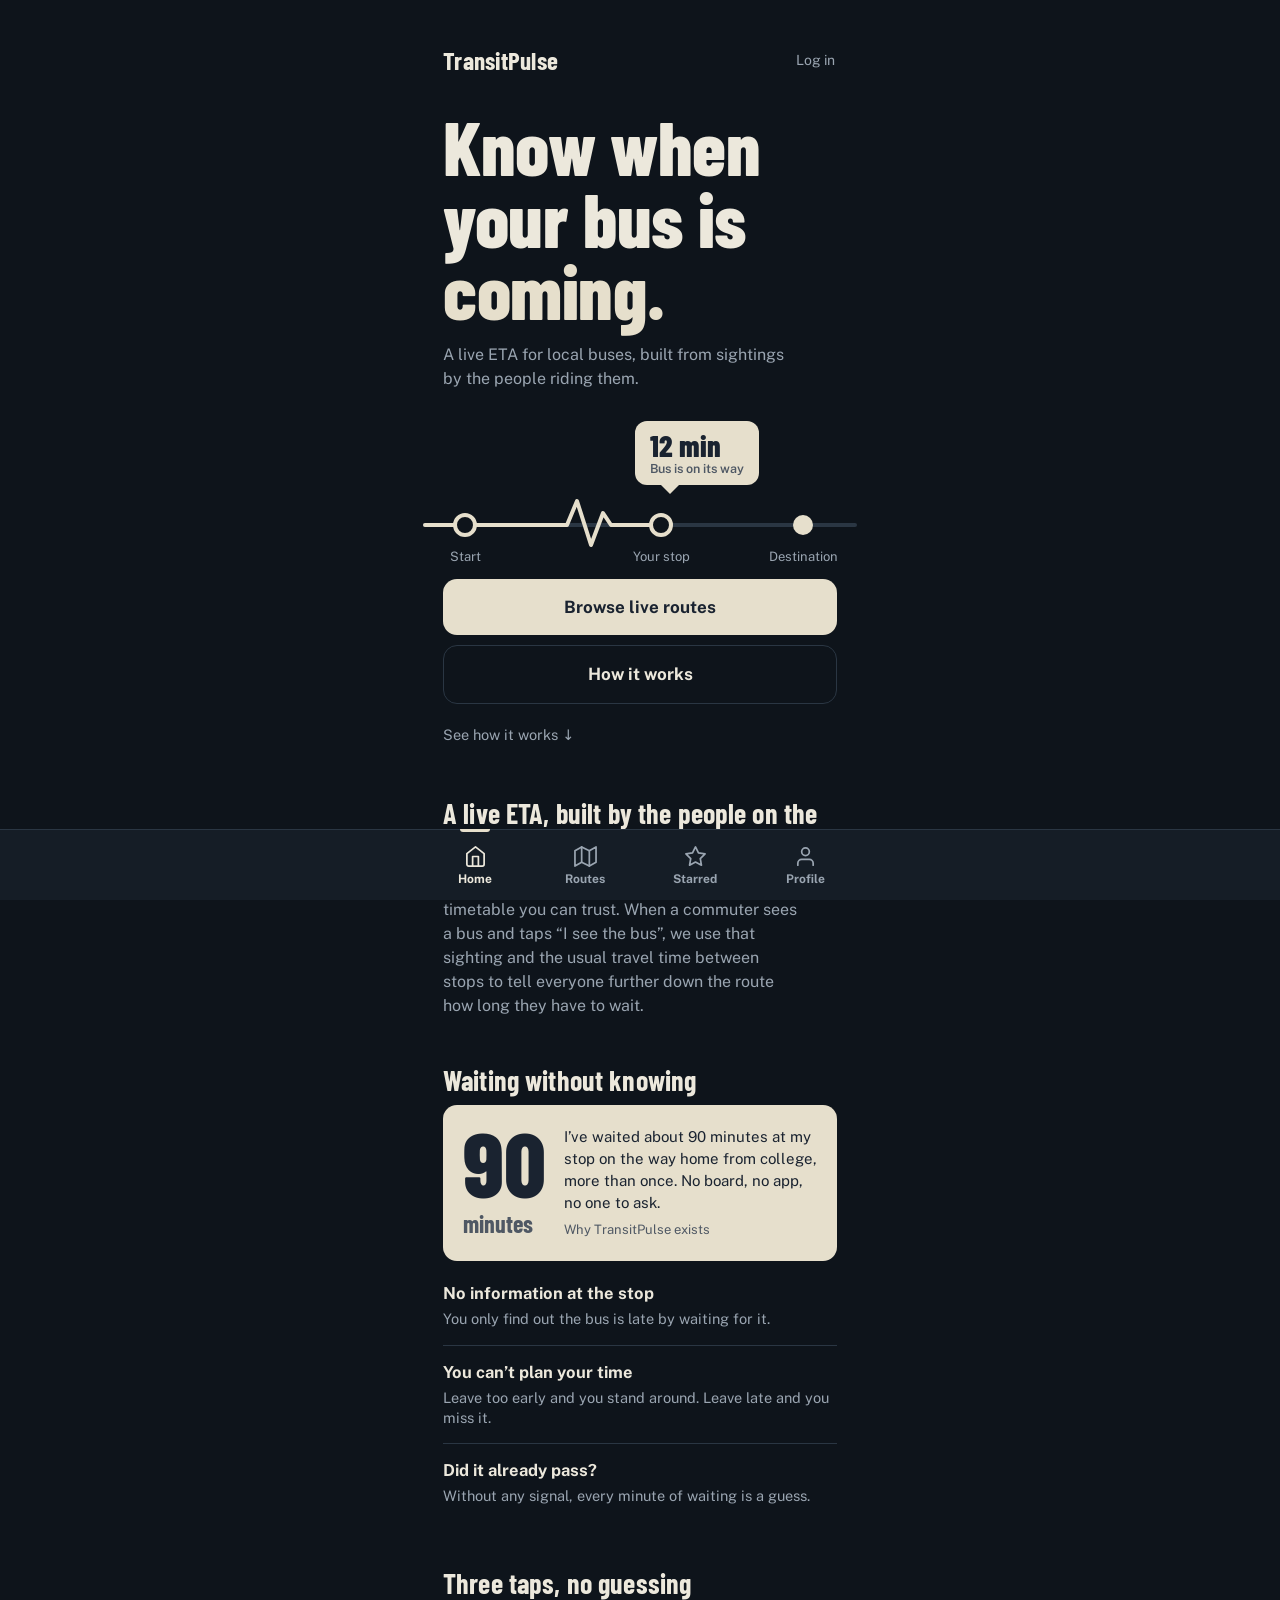
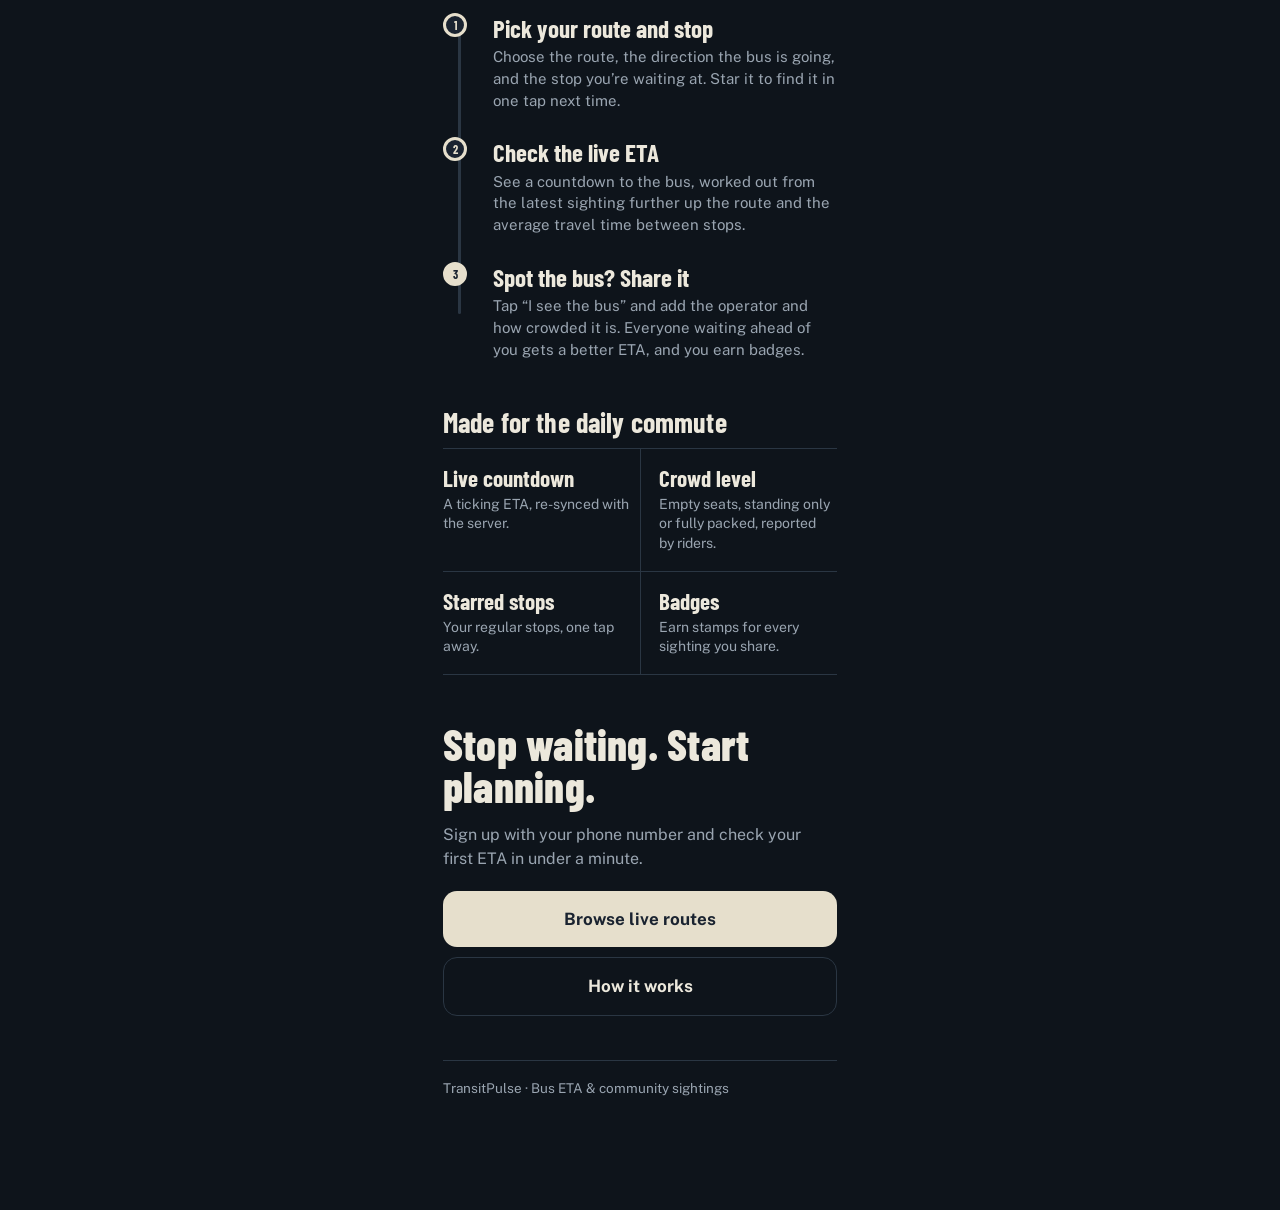
==== commit 7c322151: "Remove stale copy and add Impeccable-compliant poster install reminder" ====
--- a/frontend/index.html
+++ b/frontend/index.html
@@ -126,7 +126,6 @@
           </div>
         </li>
       </ol>
-      <p class="home-note">Sightings older than 30 minutes are marked stale instead of guessed.</p>
     </section>
 
     <section class="home-section" aria-labelledby="feat-title">
--- a/frontend/style.css
+++ b/frontend/style.css
@@ -1,9 +1,9 @@
-@font-face { font-family: "Barlow Condensed"; font-weight: 600; font-display: swap; src: url("fonts/barlow-condensed-latin-600-normal.woff2") format("woff2"); }
-@font-face { font-family: "Barlow Condensed"; font-weight: 700; font-display: swap; src: url("fonts/barlow-condensed-latin-700-normal.woff2") format("woff2"); }
-@font-face { font-family: "Barlow Condensed"; font-weight: 800; font-display: swap; src: url("fonts/barlow-condensed-latin-800-normal.woff2") format("woff2"); }
-@font-face { font-family: "Public Sans"; font-weight: 400; font-display: swap; src: url("fonts/public-sans-latin-400-normal.woff2") format("woff2"); }
-@font-face { font-family: "Public Sans"; font-weight: 600; font-display: swap; src: url("fonts/public-sans-latin-600-normal.woff2") format("woff2"); }
-@font-face { font-family: "Public Sans"; font-weight: 700; font-display: swap; src: url("fonts/public-sans-latin-700-normal.woff2") format("woff2"); }
+@font-face { font-family: "Barlow Condensed"; font-weight: 600; font-display: block; src: url("fonts/barlow-condensed-latin-600-normal.woff2") format("woff2"); }
+@font-face { font-family: "Barlow Condensed"; font-weight: 700; font-display: block; src: url("fonts/barlow-condensed-latin-700-normal.woff2") format("woff2"); }
+@font-face { font-family: "Barlow Condensed"; font-weight: 800; font-display: block; src: url("fonts/barlow-condensed-latin-800-normal.woff2") format("woff2"); }
+@font-face { font-family: "Public Sans"; font-weight: 400; font-display: block; src: url("fonts/public-sans-latin-400-normal.woff2") format("woff2"); }
+@font-face { font-family: "Public Sans"; font-weight: 600; font-display: block; src: url("fonts/public-sans-latin-600-normal.woff2") format("woff2"); }
+@font-face { font-family: "Public Sans"; font-weight: 700; font-display: block; src: url("fonts/public-sans-latin-700-normal.woff2") format("woff2"); }
 :root {
   --slate: #0e141b;       
   --slate-2: #151d26;     
@@ -859,7 +859,129 @@
   transform: translateY(1px);
 }
 
+
+.poster-install-banner {
+  position: fixed;
+  left: 12px;
+  right: 12px;
+  bottom: calc(76px + env(safe-area-inset-bottom, 0px));
+  max-width: 406px;
+  margin: 0 auto;
+  z-index: 100;
+  background: var(--slate-2);
+  border: 1px solid var(--rule);
+  border-radius: 12px;
+  padding: 14px 14px 12px;
+  box-shadow: 0 4px 12px rgba(0, 0, 0, 0.35);
+  animation: pibSlideIn 360ms cubic-bezier(0.16, 1, 0.3, 1) forwards;
+}
+@keyframes pibSlideIn {
+  from { transform: translateY(120%); opacity: 0; }
+  to { transform: translateY(0); opacity: 1; }
+}
+.pib-close {
+  position: absolute;
+  top: 10px;
+  right: 12px;
+  width: 24px;
+  height: 24px;
+  color: var(--muted);
+  font-size: 14px;
+  line-height: 1;
+  display: grid;
+  place-items: center;
+  border-radius: 4px;
+}
+.pib-close:hover { color: var(--text); }
+.pib-content {
+  display: flex;
+  align-items: flex-start;
+  gap: 12px;
+  padding-right: 20px;
+}
+.pib-icon-wrap {
+  flex: 0 0 auto;
+  width: 42px;
+  height: 42px;
+  border-radius: 10px;
+  border: 2px solid var(--stamp);
+  background: transparent;
+  color: var(--stamp-lit);
+  display: grid;
+  place-items: center;
+}
+.pib-icon {
+  width: 22px;
+  height: 22px;
+  color: var(--stamp-lit);
+}
+.pib-tag {
+  display: inline-block;
+  font-family: var(--display);
+  font-size: 11px;
+  font-weight: 800;
+  letter-spacing: .08em;
+  text-transform: uppercase;
+  color: var(--stamp-lit);
+  background: none;
+  padding: 0;
+}
+.pib-title {
+  font-family: var(--display);
+  font-weight: 800;
+  font-size: 20px;
+  line-height: 1.1;
+  color: var(--text);
+  margin-top: 1px;
+}
+.pib-desc {
+  font-size: 12.5px;
+  line-height: 1.35;
+  color: var(--muted);
+  margin-top: 4px;
+}
+.pib-action-row {
+  display: flex;
+  gap: 8px;
+  margin-top: 12px;
+}
+.pib-install-btn {
+  flex: 1;
+  display: inline-flex;
+  align-items: center;
+  justify-content: center;
+  gap: 6px;
+  background: var(--paper);
+  color: var(--ink);
+  font-family: var(--display);
+  font-weight: 800;
+  font-size: 16px;
+  padding: 8px 14px;
+  border-radius: 7px;
+  transition: opacity var(--ease);
+}
+.pib-install-btn:hover { opacity: .9; }
+.pib-dismiss-btn {
+  flex: 0 0 auto;
+  font-size: 12.5px;
+  color: var(--muted);
+  padding: 8px 12px;
+  border-radius: 7px;
+}
+.pib-dismiss-btn:hover { color: var(--text); }
+.pib-ios-hint {
+  margin-top: 10px;
+  padding: 8px 10px;
+  border-radius: 6px;
+  background: rgba(42, 69, 196, .15);
+  border: 1px dashed var(--stamp-lit);
+  font-size: 12px;
+  line-height: 1.3;
+  color: var(--text);
+}
+
 @media print {
+  .poster-install-banner,
   body { background: #fff !important; color: #000 !important; }
   .bottom-nav, .top-bar, .poster-actions, .ghost-button, .back-link, .feedback-link-wrap { display: none !important; }
   .mobile-shell { max-width: 100% !important; padding: 0 !important; }
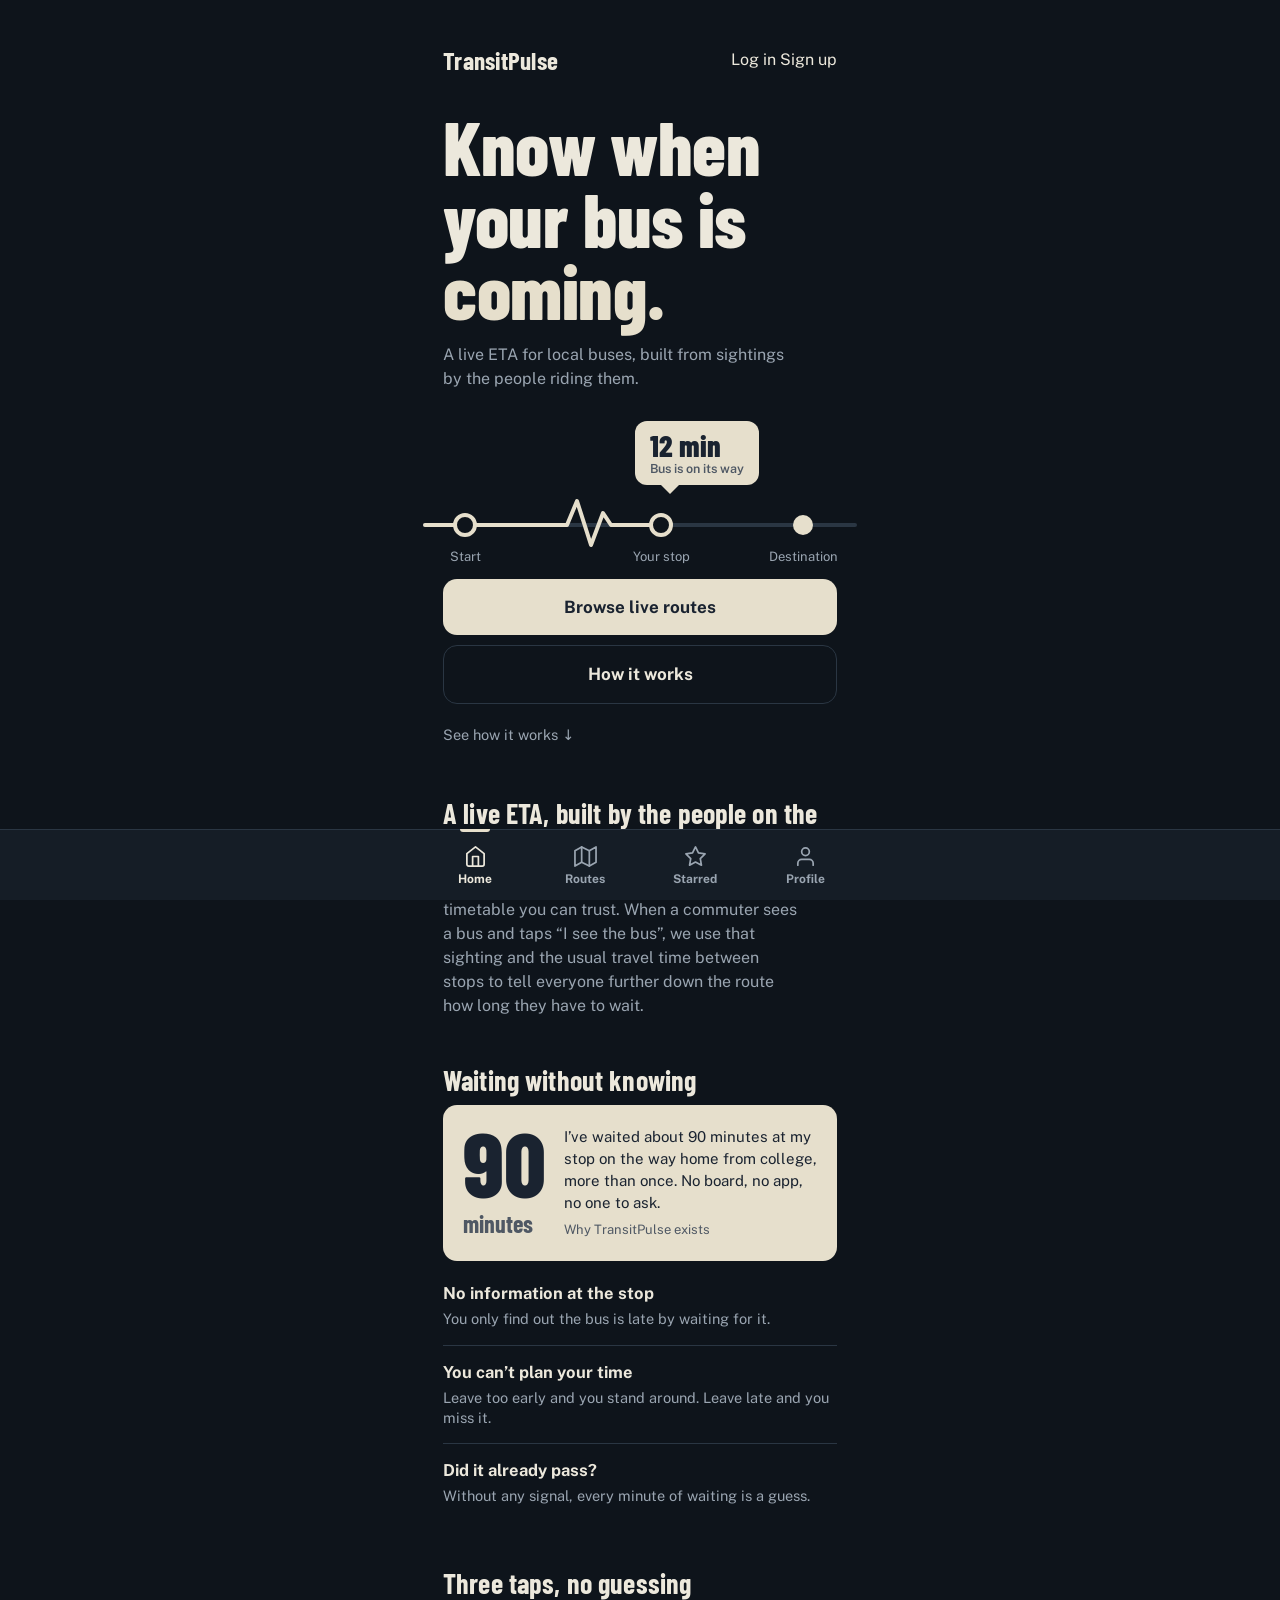
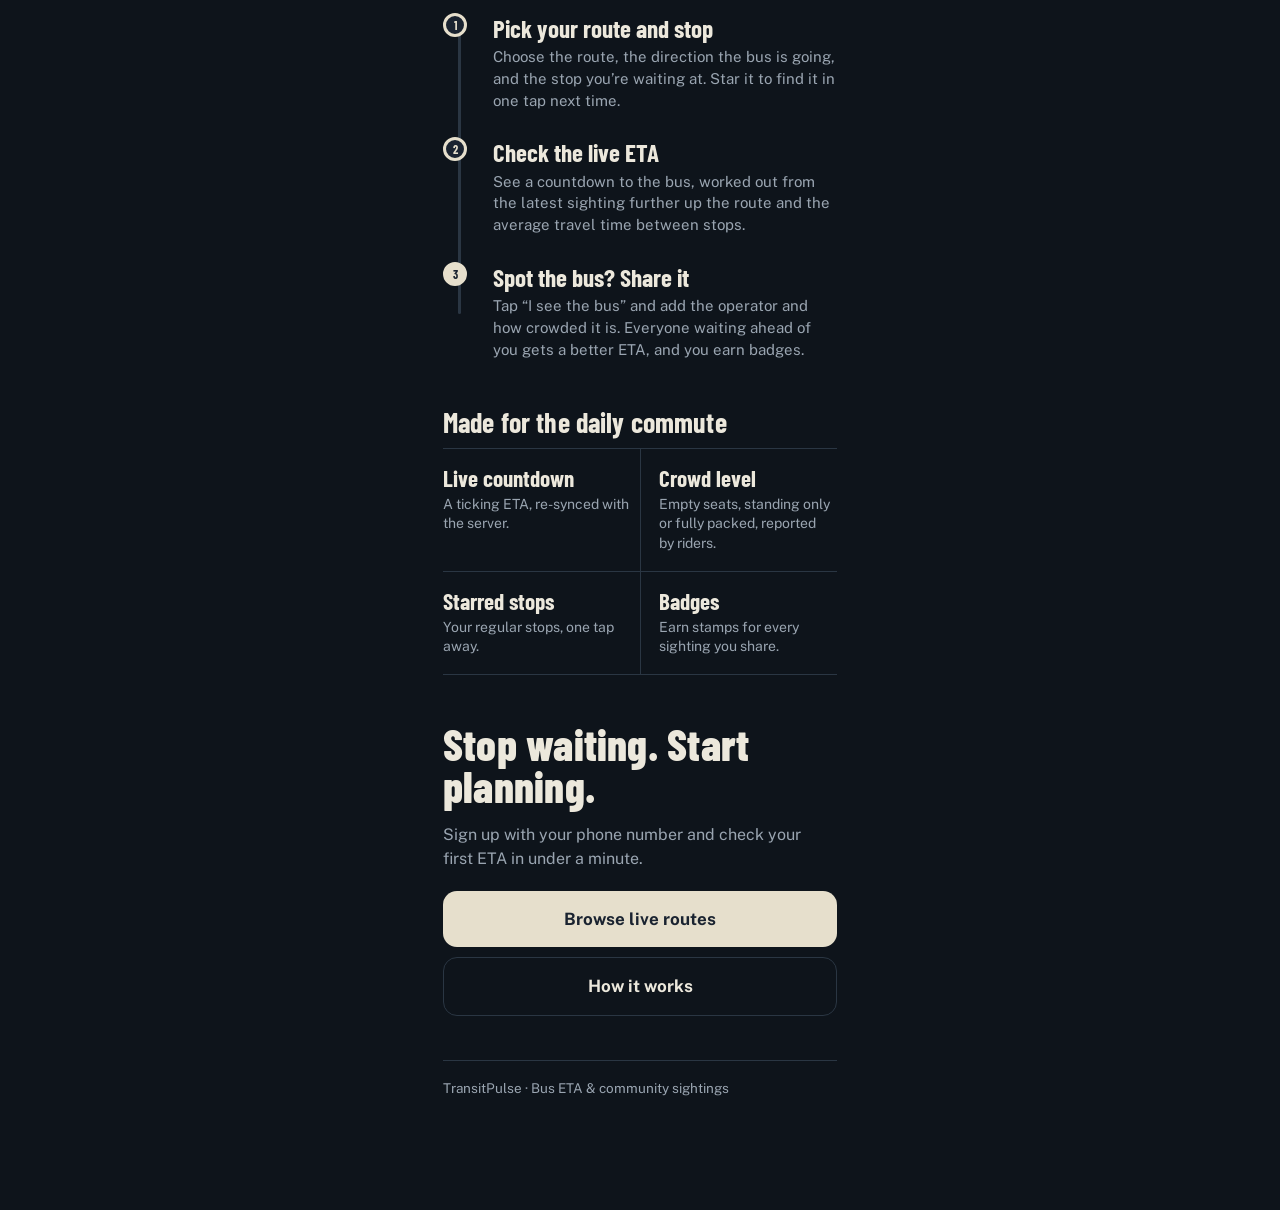
==== commit a9573e92: "feat(landing): make login and signup entry points prominent in top bar - Replace faint ghost link wi" ====
--- a/frontend/index.html
+++ b/frontend/index.html
@@ -45,7 +45,14 @@
     <section class="home-hero" aria-labelledby="brand-title">
       <header class="top-bar">
         <span class="brand-mini">TransitPulse</span>
-        <a class="ghost-button js-top-link" href="register.html">Log in</a>
+        <div class="top-bar-auth" id="top-bar-auth">
+          <a class="top-bar-login-link js-login-link" href="register.html?mode=login">Log in</a>
+          <a class="top-bar-signup-btn js-signup-link" href="register.html?mode=signup">Sign up</a>
+        </div>
+        <a class="top-bar-profile-link is-hidden js-profile-link" href="profile.html">
+          <span class="top-avatar-dot js-user-initial">C</span>
+          <span class="js-user-name">Profile</span>
+        </a>
       </header>
 
       <h1 id="brand-title">Know when your bus is <em>coming.</em></h1>
@@ -67,6 +74,7 @@
         <a class="action-button action-button-secondary js-secondary-cta" href="#what-is">How it works</a>
       </div>
       <div class="landing-message" role="status" aria-live="polite"></div>
+
       <a class="scroll-hint" href="#what-is">See how it works ↓</a>
     </section>
 
--- a/frontend/style.css
+++ b/frontend/style.css
@@ -101,8 +101,7 @@
 .state-card strong { display: block; font-size: 16.5px; }
 .state-card p { margin-top: 3px; color: var(--muted); font-size: 14.5px; }
 .state-icon { flex: 0 0 auto; width: 34px; height: 34px; border-radius: 50%; border: 2px dashed var(--rule); display: grid; place-items: center; color: var(--muted); font-size: 16px; }
-.loading-dot { flex: 0 0 auto; width: 14px; height: 14px; margin: 4px 10px 0 0; border-radius: 50%; background: var(--paper); animation: tpPulse 1.1s ease-in-out infinite; }
-@keyframes tpPulse { 0%, 100% { opacity: .35; transform: scale(.8); } 50% { opacity: 1; transform: scale(1.1); } }
+.loading-dot { flex: 0 0 auto; width: 14px; height: 14px; margin: 4px 10px 0 0; border-radius: 50%; border: 2px solid rgba(230, 223, 204, .3); border-top-color: var(--paper); animation: tpSpin .8s linear infinite; }
 .message-box { margin-top: 14px; padding: 12px 14px; border-radius: 12px; font-size: 14.5px; line-height: 1.4; border: 1.5px solid var(--rule); color: var(--text); }
 .message-error { border-color: var(--bad); color: #f1b4a5; }
 .message-success { border-color: var(--ok); color: #b5d9c0; }
@@ -176,6 +175,7 @@
 .direction-button:hover { border-color: var(--muted); }
 .direction-button:active { transform: translateY(1px); }
 .direction-button.is-active { background: var(--paper); border-color: var(--paper); color: var(--ink); }
+.direction-terminus-note { margin-top: 10px; font-size: 12.5px; line-height: 1.35; color: var(--muted); }
 .stops-section { margin-top: 36px; }
 .route-section-head { margin-bottom: 12px; }
 .stops-list { position: relative; }
@@ -205,15 +205,17 @@
 .stop-card.is-selected .stop-chevron { transform: rotate(90deg); color: var(--text); }
 .stop-details { margin: 0 0 18px 40px; padding: 18px 18px 16px; background: var(--paper); color: var(--ink); border-radius: 14px; }
 .stop-card > .star-button { z-index: 2; }
-.eta-panel { display: flex; align-items: flex-end; justify-content: space-between; gap: 12px; padding-bottom: 14px; border-bottom: 2px dashed rgba(26, 35, 48, .28); }
-.eta-label { font-size: 13.5px; font-weight: 600; color: var(--ink-soft); padding-bottom: 6px; }
+.eta-panel { display: flex; align-items: center; justify-content: space-between; gap: 12px; padding-bottom: 14px; border-bottom: 2px dashed rgba(26, 35, 48, .28); }
+.eta-label { font-size: 13.5px; font-weight: 600; color: var(--ink-soft); }
 .eta-value-wrap { display: flex; flex-direction: column; align-items: flex-end; gap: 4px; min-width: 0; }
 .eta-value { font-family: var(--display); font-weight: 800; font-size: 46px; line-height: .95; color: var(--ink); font-variant-numeric: tabular-nums; text-align: right; }
+.eta-value.has-clock { font-size: 34px; letter-spacing: -0.02em; }
 .eta-value.is-ticking { color: var(--stamp); }
 .eta-value.is-arriving { color: var(--stamp); animation: tpBlink 1.2s ease-in-out infinite; }
+.eta-upcoming { font-size: 12.5px; font-weight: 600; color: var(--ink-soft); text-align: right; margin-top: 4px; letter-spacing: -0.01em; }
 @keyframes tpBlink { 0%, 100% { opacity: 1; } 50% { opacity: .55; } }
 .live-indicator { display: inline-flex; align-items: center; gap: 6px; font-size: 12.5px; font-weight: 700; color: var(--ink-soft); }
-.live-dot { width: 8px; height: 8px; border-radius: 50%; background: var(--stamp); animation: tpPulse 1.4s ease-in-out infinite; }
+.live-dot { width: 8px; height: 8px; border-radius: 50%; background: var(--stamp); display: inline-block; }
 .live-text { letter-spacing: .04em; }
 .eta-meta { margin-top: 12px; font-size: 14px; line-height: 1.4; color: var(--ink-soft); }
 .eta-meta-success { color: #1f6b3a; font-weight: 600; }
@@ -918,7 +920,7 @@
 .pib-tag {
   display: inline-block;
   font-family: var(--display);
-  font-size: 11px;
+  font-size: 12px;
   font-weight: 800;
   letter-spacing: .08em;
   text-transform: uppercase;
@@ -980,8 +982,143 @@
   color: var(--text);
 }
 
+.checkpoint-toggle-btn {
+  margin-top: 10px;
+  display: inline-flex;
+  align-items: center;
+  gap: 6px;
+  padding: 6px 12px;
+  border-radius: 7px;
+  border: 1px solid var(--rule);
+  background: var(--slate-2);
+  color: var(--muted);
+  font-size: 12.5px;
+  font-weight: 600;
+  transition: border-color var(--ease), color var(--ease);
+}
+.checkpoint-toggle-btn:hover {
+  border-color: var(--muted);
+  color: var(--text);
+}
+.checkpoint-toggle-btn.is-active {
+  border-color: var(--paper);
+  color: var(--paper);
+}
+.stop-card.is-waypoint-card {
+  border-bottom: 1px dashed var(--rule);
+}
+.stop-card.is-waypoint-card .stop-select-button {
+  padding: 11px 10px 11px 0;
+}
+.stop-indicator.is-waypoint-indicator {
+  width: 15px;
+  height: 15px;
+  margin-left: 5px;
+  border-radius: 3px;
+  transform: rotate(45deg);
+  border: 2px solid var(--stamp-lit);
+  background: var(--slate);
+}
+.stop-card.is-waypoint-card.is-selected .stop-indicator.is-waypoint-indicator {
+  background: var(--stamp-lit);
+  border-color: var(--paper);
+}
+.waypoint-tag {
+  display: inline-block;
+  font-family: var(--display);
+  font-size: 12px;
+  font-weight: 800;
+  letter-spacing: .08em;
+  text-transform: uppercase;
+  color: var(--stamp-lit);
+  margin-bottom: 1px;
+}
+
+.trip-banner {
+  position: fixed;
+  left: 12px;
+  right: 12px;
+  bottom: calc(76px + env(safe-area-inset-bottom, 0px));
+  max-width: 406px;
+  margin: 0 auto;
+  z-index: 100;
+  background: var(--slate-2);
+  border: 1px solid var(--rule);
+  border-radius: 12px;
+  box-shadow: 0 4px 12px rgba(0, 0, 0, 0.35);
+  animation: pibSlideIn 320ms cubic-bezier(0.16, 1, 0.3, 1) forwards;
+}
+.trip-banner.is-compact {
+  padding: 10px 12px;
+}
+.trip-banner.is-prompt {
+  padding: 14px 14px 12px;
+  border-color: var(--paper);
+}
+.trip-compact-row {
+  display: flex;
+  align-items: center;
+  justify-content: space-between;
+  gap: 10px;
+}
+.trip-compact-info {
+  display: flex;
+  flex-direction: column;
+  min-width: 0;
+}
+.trip-compact-title {
+  font-family: var(--display);
+  font-weight: 800;
+  font-size: 16px;
+  line-height: 1.15;
+  color: var(--text);
+  white-space: nowrap;
+  overflow: hidden;
+  text-overflow: ellipsis;
+}
+.trip-compact-sub {
+  font-size: 12px;
+  color: var(--muted);
+  margin-top: 2px;
+}
+.trip-compact-actions {
+  display: flex;
+  align-items: center;
+  gap: 6px;
+  flex-shrink: 0;
+}
+.trip-early-btn {
+  background: var(--paper);
+  color: var(--ink);
+  font-family: var(--display);
+  font-weight: 800;
+  font-size: 14px;
+  padding: 6px 12px;
+  border-radius: 7px;
+  transition: opacity var(--ease);
+}
+.trip-early-btn:hover:not(:disabled) { opacity: .9; }
+.trip-early-btn:disabled { opacity: .6; }
+.trip-close-btn {
+  width: 28px;
+  height: 28px;
+  color: var(--muted);
+  font-size: 13px;
+  display: grid;
+  place-items: center;
+  border-radius: 6px;
+}
+.trip-close-btn:hover { color: var(--text); }
+.trip-banner-error {
+  margin-top: 8px;
+  font-size: 12px;
+  line-height: 1.3;
+  color: #f4a261;
+}
+
 @media print {
   .poster-install-banner,
+  .trip-banner,
   body { background: #fff !important; color: #000 !important; }
   .bottom-nav, .top-bar, .poster-actions, .ghost-button, .back-link, .feedback-link-wrap { display: none !important; }
   .mobile-shell { max-width: 100% !important; padding: 0 !important; }
